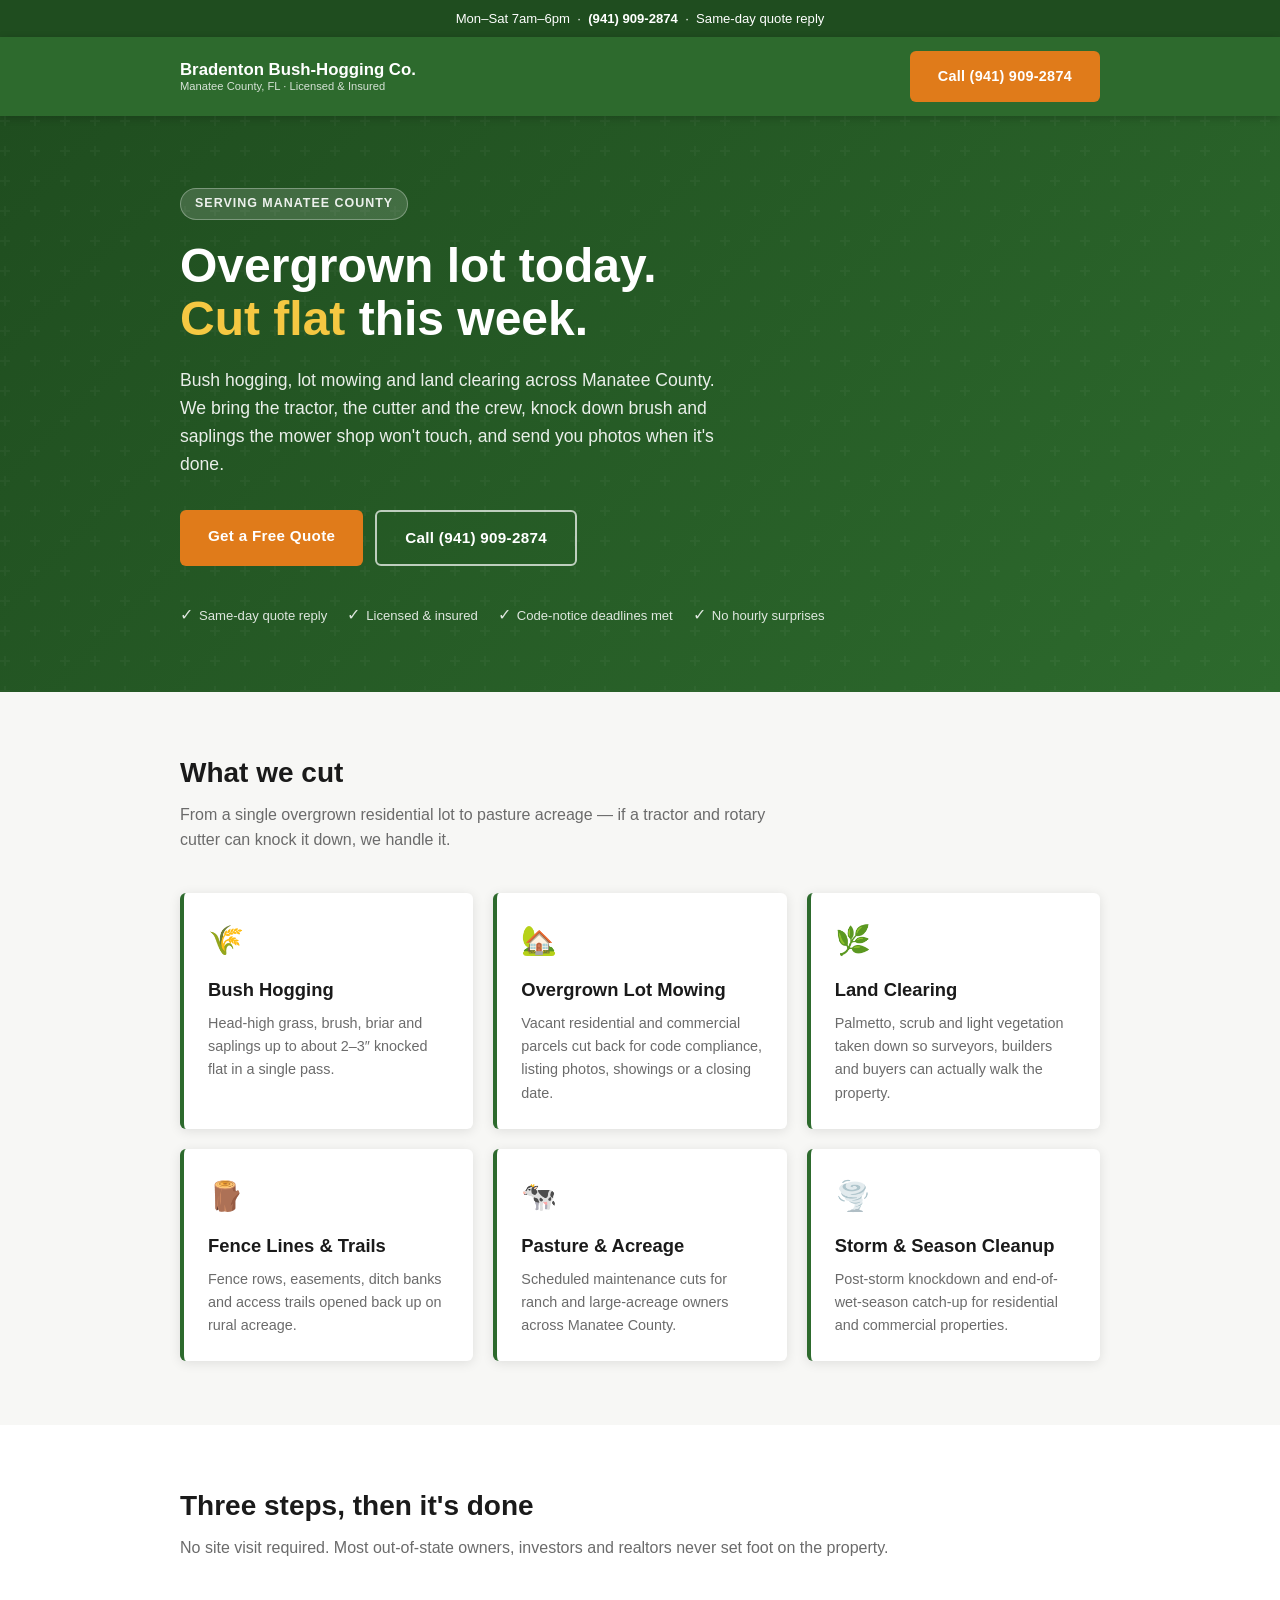
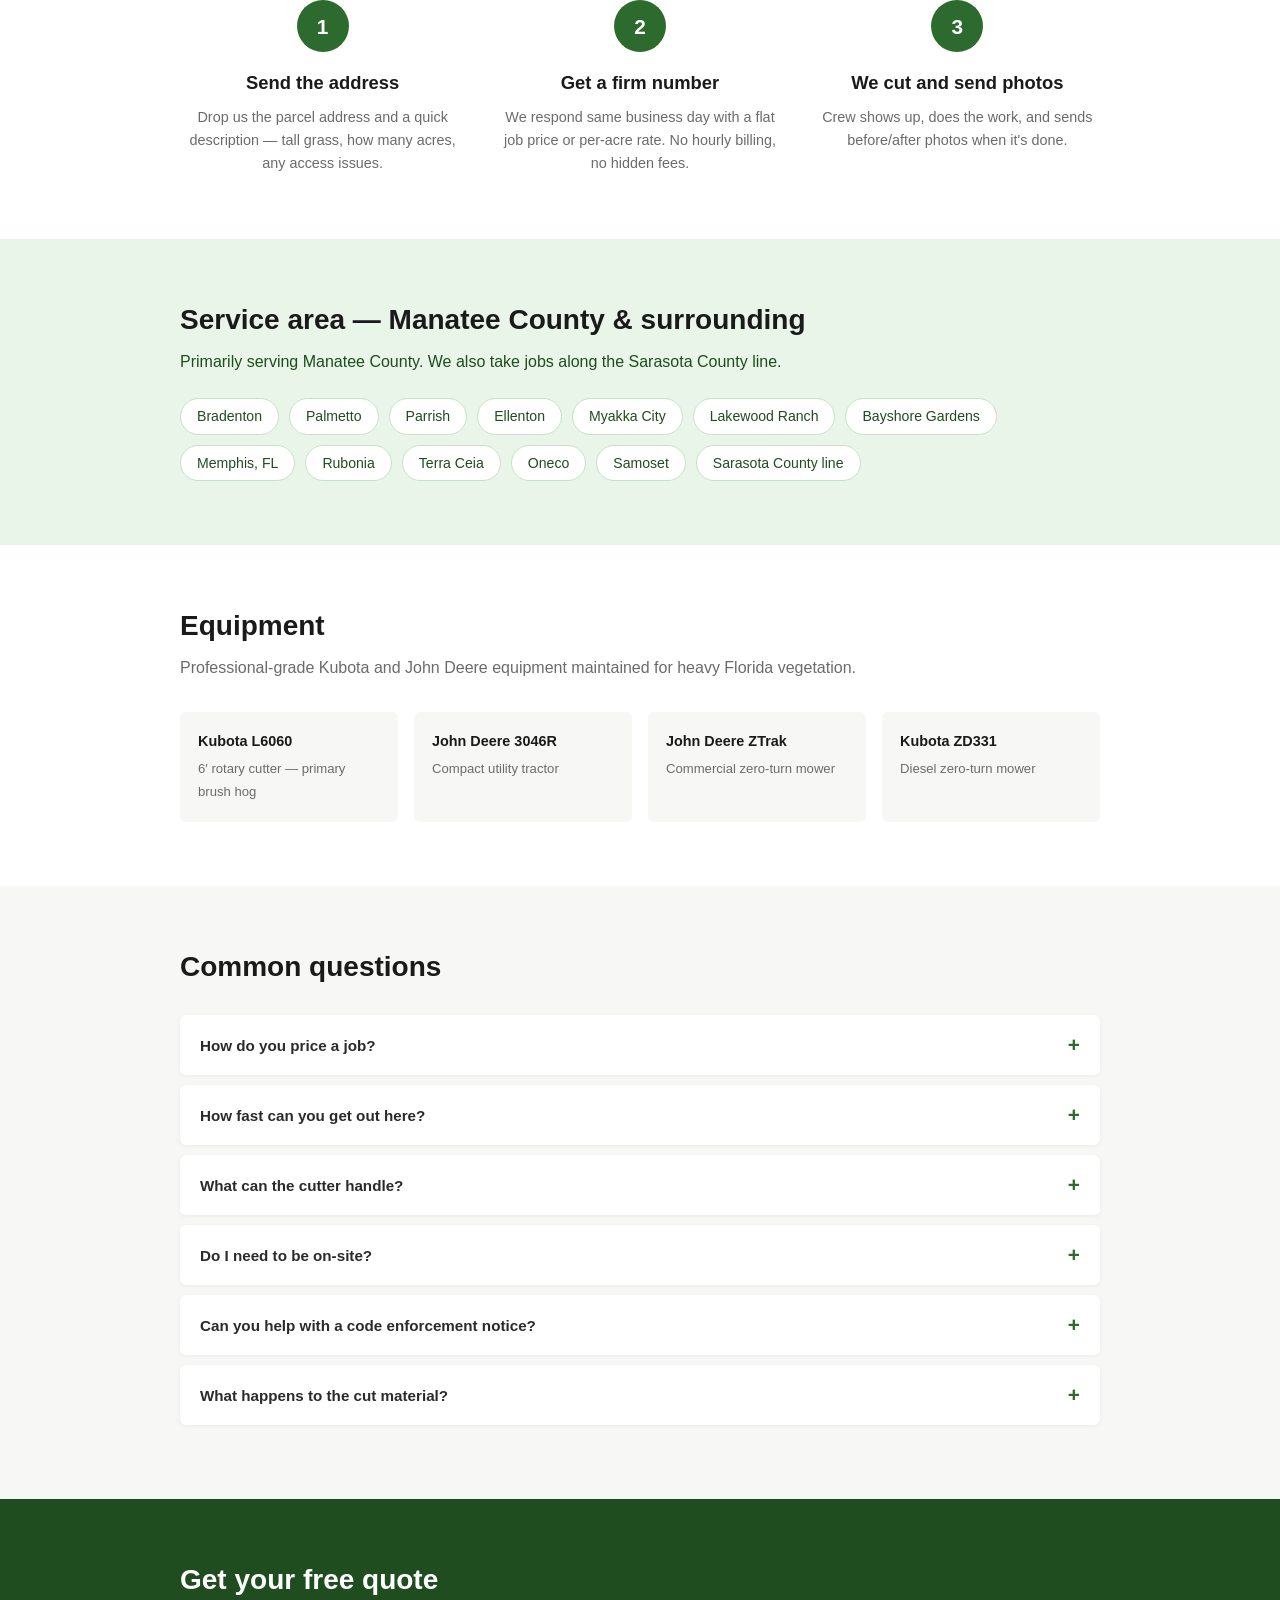
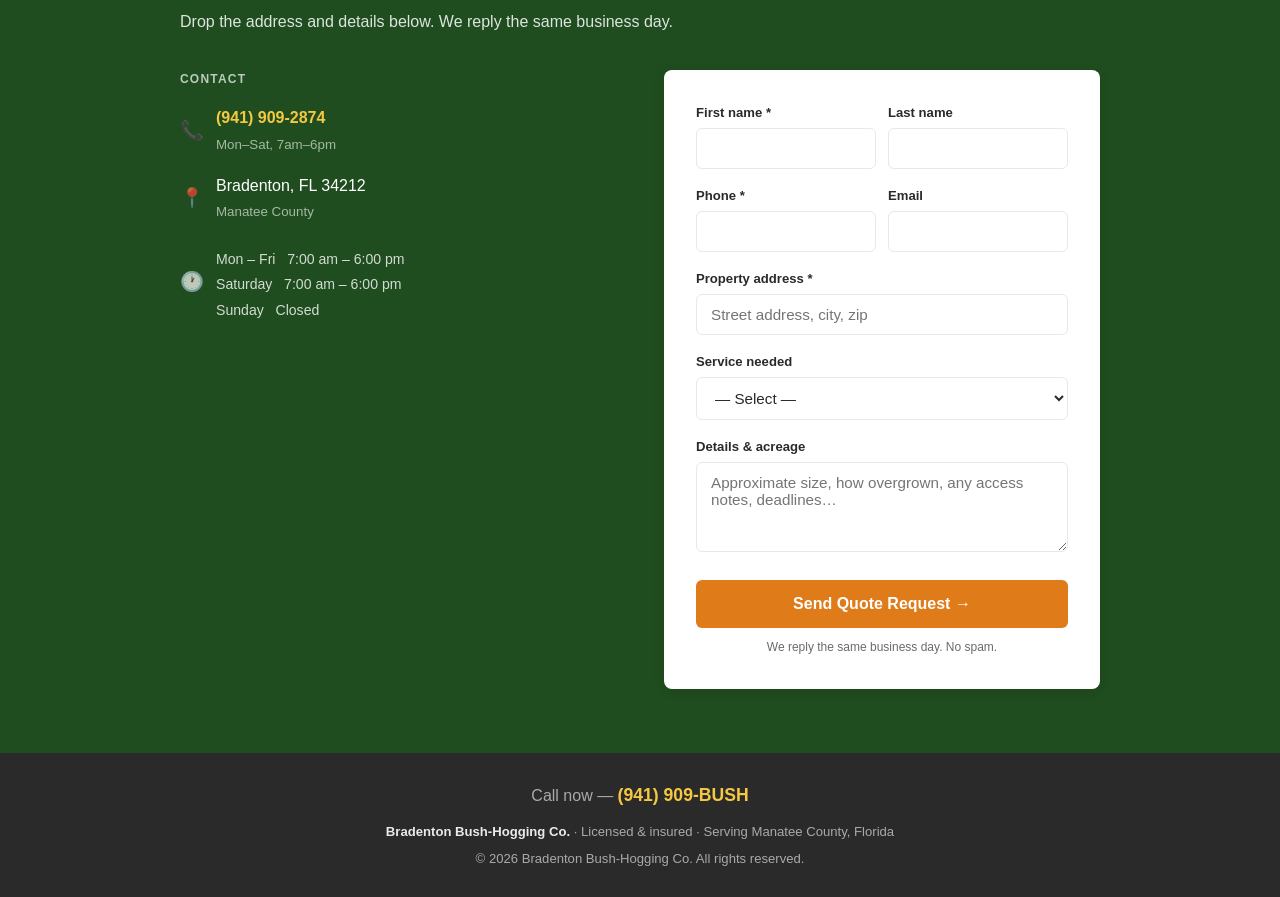
==== index.html @ bca68b8f "Wire up Web3Forms access key for quote form" ====
<!DOCTYPE html>
<html lang="en">
<head>
  <meta charset="UTF-8">
  <meta name="viewport" content="width=device-width, initial-scale=1.0">
  <title>Bush Hogging Bradenton FL | Land Clearing &amp; Lot Mowing</title>
  <meta name="description" content="Bush hogging, lot mowing &amp; land clearing in Bradenton, Palmetto, Parrish &amp; Ellenton FL. Overgrown lots cut back fast. Free quote, same-week scheduling.">
  <meta name="robots" content="index, follow">
  <link rel="canonical" href="https://bradentonbushhogging.com/">

  <!-- Open Graph -->
  <meta property="og:title" content="Bush Hogging Bradenton FL | Bradenton Bush-Hogging Co.">
  <meta property="og:description" content="Bush hogging, lot mowing &amp; land clearing in Bradenton, Palmetto, Parrish &amp; Ellenton FL. Free quote, same-week scheduling.">
  <meta property="og:type" content="website">
  <meta property="og:url" content="https://bradentonbushhogging.com/">
  <meta property="og:locale" content="en_US">

  <!-- JSON-LD Schema -->
  <script type="application/ld+json">
  {
    "@context": "https://schema.org",
    "@type": "LocalBusiness",
    "name": "Bradenton Bush-Hogging Co.",
    "url": "https://bradentonbushhogging.com",
    "telephone": "+19419092874",
    "address": {
      "@type": "PostalAddress",
      "streetAddress": "9408 E State Road 64",
      "addressLocality": "Bradenton",
      "addressRegion": "FL",
      "postalCode": "34212",
      "addressCountry": "US"
    },
    "geo": {
      "@type": "GeoCoordinates",
      "latitude": 27.4989,
      "longitude": -82.5748
    },
    "openingHoursSpecification": [
      {
        "@type": "OpeningHoursSpecification",
        "dayOfWeek": ["Monday","Tuesday","Wednesday","Thursday","Friday","Saturday"],
        "opens": "07:00",
        "closes": "18:00"
      }
    ],
    "areaServed": [
      "Bradenton, FL","Palmetto, FL","Parrish, FL","Ellenton, FL",
      "Myakka City, FL","Lakewood Ranch, FL","Bayshore Gardens, FL",
      "Rubonia, FL","Terra Ceia, FL","Oneco, FL","Samoset, FL"
    ],
    "description": "Bush hogging, lot mowing and land clearing across Manatee County, FL. Kubota and John Deere equipment. Licensed and insured.",
    "hasOfferCatalog": {
      "@type": "OfferCatalog",
      "name": "Land Clearing Services",
      "itemListElement": [
        {"@type":"Offer","itemOffered":{"@type":"Service","name":"Bush Hogging"}},
        {"@type":"Offer","itemOffered":{"@type":"Service","name":"Overgrown Lot Mowing"}},
        {"@type":"Offer","itemOffered":{"@type":"Service","name":"Land Clearing"}},
        {"@type":"Offer","itemOffered":{"@type":"Service","name":"Fence Line Clearing"}},
        {"@type":"Offer","itemOffered":{"@type":"Service","name":"Pasture Maintenance"}},
        {"@type":"Offer","itemOffered":{"@type":"Service","name":"Storm Cleanup"}}
      ]
    },
    "sameAs": []
  }
  </script>

  <style>
    /* ── Reset & Base ── */
    *, *::before, *::after { box-sizing: border-box; margin: 0; padding: 0; }
    html { scroll-behavior: smooth; }
    body {
      font-family: -apple-system, BlinkMacSystemFont, "Segoe UI", Roboto, sans-serif;
      font-size: 16px;
      line-height: 1.6;
      color: #1a1a1a;
      background: #fff;
    }
    img { max-width: 100%; display: block; }
    a { color: inherit; text-decoration: none; }

    /* ── Design Tokens ── */
    :root {
      --green:   #2d6a2d;
      --green-dk:#1f4d1f;
      --green-lt:#e8f5e8;
      --amber:   #e07b1a;
      --amber-dk:#c26415;
      --gray-1:  #f7f7f5;
      --gray-2:  #e8e8e4;
      --gray-5:  #6b6b6b;
      --gray-8:  #2a2a2a;
      --radius:  6px;
      --shadow:  0 2px 12px rgba(0,0,0,.10);
    }

    /* ── Utility ── */
    .container { max-width: 960px; margin: 0 auto; padding: 0 20px; }
    .btn {
      display: inline-block;
      padding: 14px 28px;
      border-radius: var(--radius);
      font-weight: 700;
      font-size: .95rem;
      letter-spacing: .02em;
      cursor: pointer;
      border: none;
      transition: background .15s, transform .1s;
    }
    .btn:active { transform: scale(.98); }
    .btn-primary { background: var(--amber); color: #fff; }
    .btn-primary:hover { background: var(--amber-dk); }
    .btn-outline { background: transparent; color: #fff; border: 2px solid rgba(255,255,255,.7); }
    .btn-outline:hover { background: rgba(255,255,255,.12); }
    section { padding: 64px 0; }
    h2 { font-size: 1.75rem; font-weight: 800; line-height: 1.2; margin-bottom: 12px; }
    h3 { font-size: 1.15rem; font-weight: 700; margin-bottom: 8px; }

    /* ── Top Bar ── */
    .topbar {
      background: var(--green-dk);
      color: #fff;
      font-size: .82rem;
      padding: 8px 0;
      text-align: center;
    }
    .topbar a { color: #fff; font-weight: 600; }
    .topbar a:hover { text-decoration: underline; }

    /* ── Nav ── */
    nav {
      background: var(--green);
      position: sticky;
      top: 0;
      z-index: 100;
      box-shadow: 0 2px 8px rgba(0,0,0,.2);
    }
    .nav-inner {
      display: flex;
      align-items: center;
      justify-content: space-between;
      padding: 14px 20px;
      max-width: 960px;
      margin: 0 auto;
    }
    .nav-brand {
      color: #fff;
      font-weight: 800;
      font-size: 1.05rem;
      line-height: 1.2;
    }
    .nav-brand span { display: block; font-size: .7rem; font-weight: 400; opacity: .8; }
    .nav-cta { font-size: .9rem; }

    /* ── Hero ── */
    .hero {
      background: linear-gradient(135deg, var(--green-dk) 0%, var(--green) 100%);
      color: #fff;
      padding: 72px 0 64px;
      position: relative;
      overflow: hidden;
    }
    .hero::before {
      content: '';
      position: absolute; inset: 0;
      background: url("data:image/svg+xml,%3Csvg width='60' height='60' viewBox='0 0 60 60' xmlns='http://www.w3.org/2000/svg'%3E%3Cg fill='none' fill-rule='evenodd'%3E%3Cg fill='%23ffffff' fill-opacity='0.03'%3E%3Cpath d='M36 34v-4h-2v4h-4v2h4v4h2v-4h4v-2h-4zm0-30V0h-2v4h-4v2h4v4h2V6h4V4h-4zM6 34v-4H4v4H0v2h4v4h2v-4h4v-2H6zM6 4V0H4v4H0v2h4v4h2V6h4V4H6z'/%3E%3C/g%3E%3C/g%3E%3C/svg%3E");
    }
    .hero-content { position: relative; max-width: 680px; }
    .hero-eyebrow {
      display: inline-block;
      background: rgba(255,255,255,.15);
      border: 1px solid rgba(255,255,255,.3);
      border-radius: 20px;
      font-size: .78rem;
      font-weight: 700;
      letter-spacing: .08em;
      text-transform: uppercase;
      padding: 5px 14px;
      margin-bottom: 20px;
      color: rgba(255,255,255,.9);
    }
    .hero h1 {
      font-size: clamp(2rem, 5vw, 3rem);
      font-weight: 900;
      line-height: 1.1;
      margin-bottom: 20px;
    }
    .hero h1 em { font-style: normal; color: #f5c842; }
    .hero-sub {
      font-size: 1.1rem;
      line-height: 1.6;
      opacity: .9;
      margin-bottom: 32px;
      max-width: 560px;
    }
    .hero-actions { display: flex; gap: 12px; flex-wrap: wrap; margin-bottom: 36px; }
    .trust-row {
      display: flex;
      flex-wrap: wrap;
      gap: 20px;
      font-size: .82rem;
      opacity: .85;
    }
    .trust-item { display: flex; align-items: center; gap: 6px; }
    .trust-icon { font-size: 1rem; }

    /* ── Services ── */
    .services { background: var(--gray-1); }
    .services .intro { color: var(--gray-5); max-width: 600px; margin-bottom: 40px; }
    .services-grid {
      display: grid;
      grid-template-columns: repeat(auto-fill, minmax(280px, 1fr));
      gap: 20px;
    }
    .service-card {
      background: #fff;
      border-radius: var(--radius);
      padding: 24px;
      box-shadow: var(--shadow);
      border-left: 4px solid var(--green);
    }
    .service-icon { font-size: 1.8rem; margin-bottom: 12px; }
    .service-card p { font-size: .9rem; color: var(--gray-5); }

    /* ── How It Works ── */
    .how { background: #fff; }
    .steps {
      display: grid;
      grid-template-columns: repeat(auto-fit, minmax(220px, 1fr));
      gap: 32px;
      margin-top: 40px;
    }
    .step { text-align: center; }
    .step-num {
      width: 52px; height: 52px;
      border-radius: 50%;
      background: var(--green);
      color: #fff;
      font-weight: 800;
      font-size: 1.3rem;
      display: flex; align-items: center; justify-content: center;
      margin: 0 auto 16px;
    }
    .step p { font-size: .9rem; color: var(--gray-5); }

    /* ── Service Areas ── */
    .areas { background: var(--green-lt); }
    .areas-list {
      display: flex;
      flex-wrap: wrap;
      gap: 10px;
      margin-top: 24px;
    }
    .area-tag {
      background: #fff;
      border: 1px solid #c8e0c8;
      border-radius: 20px;
      padding: 6px 16px;
      font-size: .88rem;
      font-weight: 500;
      color: var(--green-dk);
    }

    /* ── Equipment ── */
    .equipment { background: #fff; }
    .equip-grid {
      display: grid;
      grid-template-columns: repeat(auto-fill, minmax(200px, 1fr));
      gap: 16px;
      margin-top: 32px;
    }
    .equip-item {
      background: var(--gray-1);
      border-radius: var(--radius);
      padding: 18px;
      font-size: .9rem;
    }
    .equip-item strong { display: block; margin-bottom: 4px; }
    .equip-item span { color: var(--gray-5); font-size: .82rem; }

    /* ── FAQ ── */
    .faq { background: var(--gray-1); }
    .faq-list { margin-top: 32px; }
    .faq-item {
      background: #fff;
      border-radius: var(--radius);
      margin-bottom: 10px;
      overflow: hidden;
      box-shadow: 0 1px 4px rgba(0,0,0,.06);
    }
    .faq-q {
      width: 100%;
      text-align: left;
      padding: 18px 20px;
      font-weight: 700;
      font-size: .95rem;
      background: none;
      border: none;
      cursor: pointer;
      display: flex;
      justify-content: space-between;
      align-items: center;
      gap: 12px;
      color: var(--gray-8);
    }
    .faq-q::after {
      content: '+';
      font-size: 1.3rem;
      color: var(--green);
      flex-shrink: 0;
      transition: transform .2s;
    }
    .faq-item.open .faq-q::after { transform: rotate(45deg); }
    .faq-a {
      max-height: 0;
      overflow: hidden;
      transition: max-height .3s ease;
    }
    .faq-a-inner { padding: 0 20px 18px; color: var(--gray-5); font-size: .92rem; line-height: 1.7; }

    /* ── Contact / Quote Form ── */
    .contact { background: var(--green-dk); color: #fff; }
    .contact h2 { color: #fff; }
    .contact .sub { opacity: .85; margin-bottom: 36px; }
    .contact-wrap {
      display: grid;
      grid-template-columns: 1fr 1fr;
      gap: 48px;
      align-items: start;
    }
    @media(max-width:680px){ .contact-wrap { grid-template-columns: 1fr; } }
    .contact-info { font-size: .95rem; }
    .contact-info h3 { color: rgba(255,255,255,.7); text-transform: uppercase; font-size: .75rem; letter-spacing: .1em; margin-bottom: 16px; }
    .contact-detail { display: flex; align-items: center; gap: 12px; margin-bottom: 16px; font-size: 1rem; }
    .contact-detail .icon { font-size: 1.2rem; opacity: .7; }
    .contact-detail a { color: #f5c842; font-weight: 700; }
    .contact-detail a:hover { text-decoration: underline; }
    .hours-list { margin-top: 8px; }
    .hours-list li { list-style: none; opacity: .8; font-size: .88rem; margin-bottom: 3px; }

    /* Form */
    .quote-form { background: #fff; border-radius: 8px; padding: 32px; box-shadow: var(--shadow); }
    .form-row { margin-bottom: 16px; }
    .form-row label { display: block; font-size: .82rem; font-weight: 600; color: var(--gray-8); margin-bottom: 5px; }
    .form-row input,
    .form-row select,
    .form-row textarea {
      width: 100%;
      padding: 11px 14px;
      border: 1.5px solid var(--gray-2);
      border-radius: var(--radius);
      font-size: .95rem;
      color: var(--gray-8);
      background: #fff;
      transition: border-color .15s;
      font-family: inherit;
    }
    .form-row input:focus,
    .form-row select:focus,
    .form-row textarea:focus {
      outline: none;
      border-color: var(--green);
    }
    .form-row textarea { resize: vertical; min-height: 90px; }
    .form-grid { display: grid; grid-template-columns: 1fr 1fr; gap: 12px; }
    @media(max-width:480px){ .form-grid { grid-template-columns: 1fr; } }
    .submit-btn {
      width: 100%;
      padding: 15px;
      background: var(--amber);
      color: #fff;
      font-weight: 800;
      font-size: 1rem;
      border: none;
      border-radius: var(--radius);
      cursor: pointer;
      transition: background .15s;
      margin-top: 4px;
    }
    .submit-btn:hover { background: var(--amber-dk); }
    .submit-btn:disabled { opacity: .6; cursor: not-allowed; }
    .form-note { font-size: .75rem; color: var(--gray-5); margin-top: 10px; text-align: center; }
    #form-status { margin-top: 14px; padding: 12px 16px; border-radius: var(--radius); font-size: .9rem; display: none; }
    #form-status.success { background: #e8f5e8; color: var(--green-dk); border: 1px solid #c8e0c8; }
    #form-status.error   { background: #fde8e8; color: #8b2020; border: 1px solid #f0c0c0; }

    /* ── Footer ── */
    footer {
      background: var(--gray-8);
      color: rgba(255,255,255,.6);
      text-align: center;
      padding: 28px 20px;
      font-size: .82rem;
    }
    footer strong { color: rgba(255,255,255,.9); }
    footer .footer-cta { margin-bottom: 12px; font-size: 1rem; }
    footer .footer-cta a { color: #f5c842; font-weight: 700; font-size: 1.1rem; }

    /* ── Sticky CTA bar (mobile) ── */
    .sticky-cta {
      display: none;
      position: fixed;
      bottom: 0; left: 0; right: 0;
      background: var(--amber);
      color: #fff;
      text-align: center;
      padding: 14px;
      font-weight: 800;
      font-size: 1rem;
      z-index: 200;
      box-shadow: 0 -2px 10px rgba(0,0,0,.2);
    }
    .sticky-cta a { color: #fff; }
    @media(max-width:640px){ .sticky-cta { display: block; } }
    body { padding-bottom: env(safe-area-inset-bottom, 0); }
    @media(max-width:640px){ body { padding-bottom: 56px; } }
  </style>
</head>
<body>

<!-- Top Bar -->
<div class="topbar">
  Mon–Sat 7am–6pm &nbsp;·&nbsp; <a href="tel:+19419092874">(941) 909-2874</a> &nbsp;·&nbsp; Same-day quote reply
</div>

<!-- Nav -->
<nav>
  <div class="nav-inner">
    <div class="nav-brand">
      Bradenton Bush-Hogging Co.
      <span>Manatee County, FL · Licensed &amp; Insured</span>
    </div>
    <a href="tel:+19419092874" class="btn btn-primary nav-cta">Call (941) 909-2874</a>
  </div>
</nav>

<!-- Hero -->
<section class="hero">
  <div class="container">
    <div class="hero-content">
      <div class="hero-eyebrow">Serving Manatee County</div>
      <h1>Overgrown lot today.<br><em>Cut flat</em> this week.</h1>
      <p class="hero-sub">Bush hogging, lot mowing and land clearing across Manatee County. We bring the tractor, the cutter and the crew, knock down brush and saplings the mower shop won't touch, and send you photos when it's done.</p>
      <div class="hero-actions">
        <a href="#quote" class="btn btn-primary">Get a Free Quote</a>
        <a href="tel:+19419092874" class="btn btn-outline">Call (941) 909-2874</a>
      </div>
      <div class="trust-row">
        <div class="trust-item"><span class="trust-icon">✓</span> Same-day quote reply</div>
        <div class="trust-item"><span class="trust-icon">✓</span> Licensed &amp; insured</div>
        <div class="trust-item"><span class="trust-icon">✓</span> Code-notice deadlines met</div>
        <div class="trust-item"><span class="trust-icon">✓</span> No hourly surprises</div>
      </div>
    </div>
  </div>
</section>

<!-- Services -->
<section class="services" id="services">
  <div class="container">
    <h2>What we cut</h2>
    <p class="intro">From a single overgrown residential lot to pasture acreage — if a tractor and rotary cutter can knock it down, we handle it.</p>
    <div class="services-grid">
      <div class="service-card">
        <div class="service-icon">🌾</div>
        <h3>Bush Hogging</h3>
        <p>Head-high grass, brush, briar and saplings up to about 2–3″ knocked flat in a single pass.</p>
      </div>
      <div class="service-card">
        <div class="service-icon">🏡</div>
        <h3>Overgrown Lot Mowing</h3>
        <p>Vacant residential and commercial parcels cut back for code compliance, listing photos, showings or a closing date.</p>
      </div>
      <div class="service-card">
        <div class="service-icon">🌿</div>
        <h3>Land Clearing</h3>
        <p>Palmetto, scrub and light vegetation taken down so surveyors, builders and buyers can actually walk the property.</p>
      </div>
      <div class="service-card">
        <div class="service-icon">🪵</div>
        <h3>Fence Lines &amp; Trails</h3>
        <p>Fence rows, easements, ditch banks and access trails opened back up on rural acreage.</p>
      </div>
      <div class="service-card">
        <div class="service-icon">🐄</div>
        <h3>Pasture &amp; Acreage</h3>
        <p>Scheduled maintenance cuts for ranch and large-acreage owners across Manatee County.</p>
      </div>
      <div class="service-card">
        <div class="service-icon">🌪️</div>
        <h3>Storm &amp; Season Cleanup</h3>
        <p>Post-storm knockdown and end-of-wet-season catch-up for residential and commercial properties.</p>
      </div>
    </div>
  </div>
</section>

<!-- How It Works -->
<section class="how" id="how">
  <div class="container">
    <h2>Three steps, then it's done</h2>
    <p style="color:var(--gray-5)">No site visit required. Most out-of-state owners, investors and realtors never set foot on the property.</p>
    <div class="steps">
      <div class="step">
        <div class="step-num">1</div>
        <h3>Send the address</h3>
        <p>Drop us the parcel address and a quick description — tall grass, how many acres, any access issues.</p>
      </div>
      <div class="step">
        <div class="step-num">2</div>
        <h3>Get a firm number</h3>
        <p>We respond same business day with a flat job price or per-acre rate. No hourly billing, no hidden fees.</p>
      </div>
      <div class="step">
        <div class="step-num">3</div>
        <h3>We cut and send photos</h3>
        <p>Crew shows up, does the work, and sends before/after photos when it's done.</p>
      </div>
    </div>
  </div>
</section>

<!-- Service Areas -->
<section class="areas" id="areas">
  <div class="container">
    <h2>Service area — Manatee County &amp; surrounding</h2>
    <p style="color:var(--green-dk)">Primarily serving Manatee County. We also take jobs along the Sarasota County line.</p>
    <div class="areas-list">
      <span class="area-tag">Bradenton</span>
      <span class="area-tag">Palmetto</span>
      <span class="area-tag">Parrish</span>
      <span class="area-tag">Ellenton</span>
      <span class="area-tag">Myakka City</span>
      <span class="area-tag">Lakewood Ranch</span>
      <span class="area-tag">Bayshore Gardens</span>
      <span class="area-tag">Memphis, FL</span>
      <span class="area-tag">Rubonia</span>
      <span class="area-tag">Terra Ceia</span>
      <span class="area-tag">Oneco</span>
      <span class="area-tag">Samoset</span>
      <span class="area-tag">Sarasota County line</span>
    </div>
  </div>
</section>

<!-- Equipment -->
<section class="equipment">
  <div class="container">
    <h2>Equipment</h2>
    <p style="color:var(--gray-5)">Professional-grade Kubota and John Deere equipment maintained for heavy Florida vegetation.</p>
    <div class="equip-grid">
      <div class="equip-item">
        <strong>Kubota L6060</strong>
        <span>6′ rotary cutter — primary brush hog</span>
      </div>
      <div class="equip-item">
        <strong>John Deere 3046R</strong>
        <span>Compact utility tractor</span>
      </div>
      <div class="equip-item">
        <strong>John Deere ZTrak</strong>
        <span>Commercial zero-turn mower</span>
      </div>
      <div class="equip-item">
        <strong>Kubota ZD331</strong>
        <span>Diesel zero-turn mower</span>
      </div>
    </div>
  </div>
</section>

<!-- FAQ -->
<section class="faq" id="faq">
  <div class="container">
    <h2>Common questions</h2>
    <div class="faq-list">

      <div class="faq-item">
        <button class="faq-q" aria-expanded="false">How do you price a job?</button>
        <div class="faq-a">
          <div class="faq-a-inner">Pricing depends on four things: how tall the growth is, how much sapling and palmetto is mixed into it, how wet the ground is, and how hard it is to get a tractor onto the parcel. Small residential lots get a flat job price. Open acreage is priced per acre, and the per-acre rate drops as the acreage goes up.</div>
        </div>
      </div>

      <div class="faq-item">
        <button class="faq-q" aria-expanded="false">How fast can you get out here?</button>
        <div class="faq-a">
          <div class="faq-a-inner">Quote requests get answered the same business day. Most Manatee County jobs land on the schedule inside the same week.</div>
        </div>
      </div>

      <div class="faq-item">
        <button class="faq-q" aria-expanded="false">What can the cutter handle?</button>
        <div class="faq-a">
          <div class="faq-a-inner">Grass and brush up to head height, and saplings up to roughly two to three inches at the base. Heavier timber or stumps need a different setup — ask us about it.</div>
        </div>
      </div>

      <div class="faq-item">
        <button class="faq-q" aria-expanded="false">Do I need to be on-site?</button>
        <div class="faq-a">
          <div class="faq-a-inner">No. A lot of our customers are out-of-state owners, investors and realtors who've never set foot on the parcel. We work from the address, send photos when we're done, and invoice you after.</div>
        </div>
      </div>

      <div class="faq-item">
        <button class="faq-q" aria-expanded="false">Can you help with a code enforcement notice?</button>
        <div class="faq-a">
          <div class="faq-a-inner">Yes — that's one of the most common calls we take in Bradenton and Palmetto. Tell us the deadline and we'll schedule accordingly.</div>
        </div>
      </div>

      <div class="faq-item">
        <button class="faq-q" aria-expanded="false">What happens to the cut material?</button>
        <div class="faq-a">
          <div class="faq-a-inner">A rotary cutter mulches material back onto the ground, so standard bush hogging leaves the cuttings in place. If you need debris hauled, mention it when you request the quote and we'll factor it in.</div>
        </div>
      </div>

    </div>
  </div>
</section>

<!-- Contact / Quote Form -->
<section class="contact" id="quote">
  <div class="container">
    <h2>Get your free quote</h2>
    <p class="sub">Drop the address and details below. We reply the same business day.</p>
    <div class="contact-wrap">

      <div class="contact-info">
        <h3>Contact</h3>
        <div class="contact-detail">
          <span class="icon">📞</span>
          <div><a href="tel:+19419092874">(941) 909-2874</a><br><small style="opacity:.6">Mon–Sat, 7am–6pm</small></div>
        </div>
        <div class="contact-detail">
          <span class="icon">📍</span>
          <div>Bradenton, FL 34212<br><small style="opacity:.6">Manatee County</small></div>
        </div>
        <div class="contact-detail">
          <span class="icon">🕐</span>
          <div>
            <ul class="hours-list">
              <li>Mon – Fri &nbsp; 7:00 am – 6:00 pm</li>
              <li>Saturday &nbsp; 7:00 am – 6:00 pm</li>
              <li>Sunday &nbsp; Closed</li>
            </ul>
          </div>
        </div>
      </div>

      <div>
        <form class="quote-form" id="quoteForm">
          <!-- Web3Forms access key — replace with your key from web3forms.com -->
          <input type="hidden" name="access_key" value="5c1d7ef4-5f66-4830-8ede-3f03da8eab9d">
          <input type="hidden" name="subject" value="New Quote Request — BradentonBushHogging.com">
          <input type="hidden" name="from_name" value="Bradenton Bush-Hogging Website">
          <input type="checkbox" name="botcheck" style="display:none">

          <div class="form-grid">
            <div class="form-row">
              <label for="fname">First name *</label>
              <input type="text" id="fname" name="first_name" required autocomplete="given-name">
            </div>
            <div class="form-row">
              <label for="lname">Last name</label>
              <input type="text" id="lname" name="last_name" autocomplete="family-name">
            </div>
          </div>

          <div class="form-grid">
            <div class="form-row">
              <label for="phone">Phone *</label>
              <input type="tel" id="phone" name="phone" required autocomplete="tel">
            </div>
            <div class="form-row">
              <label for="email">Email</label>
              <input type="email" id="email" name="email" autocomplete="email">
            </div>
          </div>

          <div class="form-row">
            <label for="address">Property address *</label>
            <input type="text" id="address" name="property_address" placeholder="Street address, city, zip" required>
          </div>

          <div class="form-row">
            <label for="service">Service needed</label>
            <select id="service" name="service_type">
              <option value="">— Select —</option>
              <option>Bush hogging</option>
              <option>Overgrown lot mowing</option>
              <option>Land clearing</option>
              <option>Fence lines / trails</option>
              <option>Pasture maintenance</option>
              <option>Storm / season cleanup</option>
              <option>Not sure — need a quote</option>
            </select>
          </div>

          <div class="form-row">
            <label for="details">Details &amp; acreage</label>
            <textarea id="details" name="message" placeholder="Approximate size, how overgrown, any access notes, deadlines…"></textarea>
          </div>

          <button type="submit" class="submit-btn" id="submitBtn">Send Quote Request →</button>
          <p class="form-note">We reply the same business day. No spam.</p>
          <div id="form-status"></div>
        </form>
      </div>

    </div>
  </div>
</section>

<!-- Footer -->
<footer>
  <div class="footer-cta">Call now — <a href="tel:+19419092874">(941) 909-BUSH</a></div>
  <p><strong>Bradenton Bush-Hogging Co.</strong> · Licensed &amp; insured · Serving Manatee County, Florida</p>
  <p style="margin-top:6px">© <span id="yr"></span> Bradenton Bush-Hogging Co. All rights reserved.</p>
</footer>

<!-- Sticky mobile CTA -->
<div class="sticky-cta">
  <a href="tel:+19419092874">📞 Call (941) 909-2874 — Free Quote</a>
</div>

<script>
  // ── Year ──
  document.getElementById('yr').textContent = new Date().getFullYear();

  // ── FAQ accordion ──
  document.querySelectorAll('.faq-q').forEach(btn => {
    btn.addEventListener('click', () => {
      const item = btn.closest('.faq-item');
      const answer = item.querySelector('.faq-a');
      const isOpen = item.classList.contains('open');

      // close all
      document.querySelectorAll('.faq-item.open').forEach(i => {
        i.classList.remove('open');
        i.querySelector('.faq-a').style.maxHeight = '0';
        i.querySelector('.faq-q').setAttribute('aria-expanded','false');
      });

      if (!isOpen) {
        item.classList.add('open');
        answer.style.maxHeight = answer.scrollHeight + 'px';
        btn.setAttribute('aria-expanded','true');
      }
    });
  });

  // ── Quote form — Web3Forms ──
  const form = document.getElementById('quoteForm');
  const status = document.getElementById('form-status');
  const submitBtn = document.getElementById('submitBtn');

  form.addEventListener('submit', async (e) => {
    e.preventDefault();
    submitBtn.disabled = true;
    submitBtn.textContent = 'Sending…';
    status.style.display = 'none';

    const data = Object.fromEntries(new FormData(form));

    try {
      const res = await fetch('https://api.web3forms.com/submit', {
        method: 'POST',
        headers: { 'Content-Type': 'application/json', 'Accept': 'application/json' },
        body: JSON.stringify(data)
      });
      const json = await res.json();

      if (json.success) {
        status.className = 'success';
        status.textContent = '✓ Quote request sent! We\'ll reply by end of business today.';
        form.reset();
      } else {
        throw new Error(json.message || 'Submission failed');
      }
    } catch (err) {
      status.className = 'error';
      status.textContent = 'Something went wrong — please call us directly at (941) 909-2874.';
    }

    status.style.display = 'block';
    submitBtn.disabled = false;
    submitBtn.textContent = 'Send Quote Request →';
  });
</script>

</body>
</html>
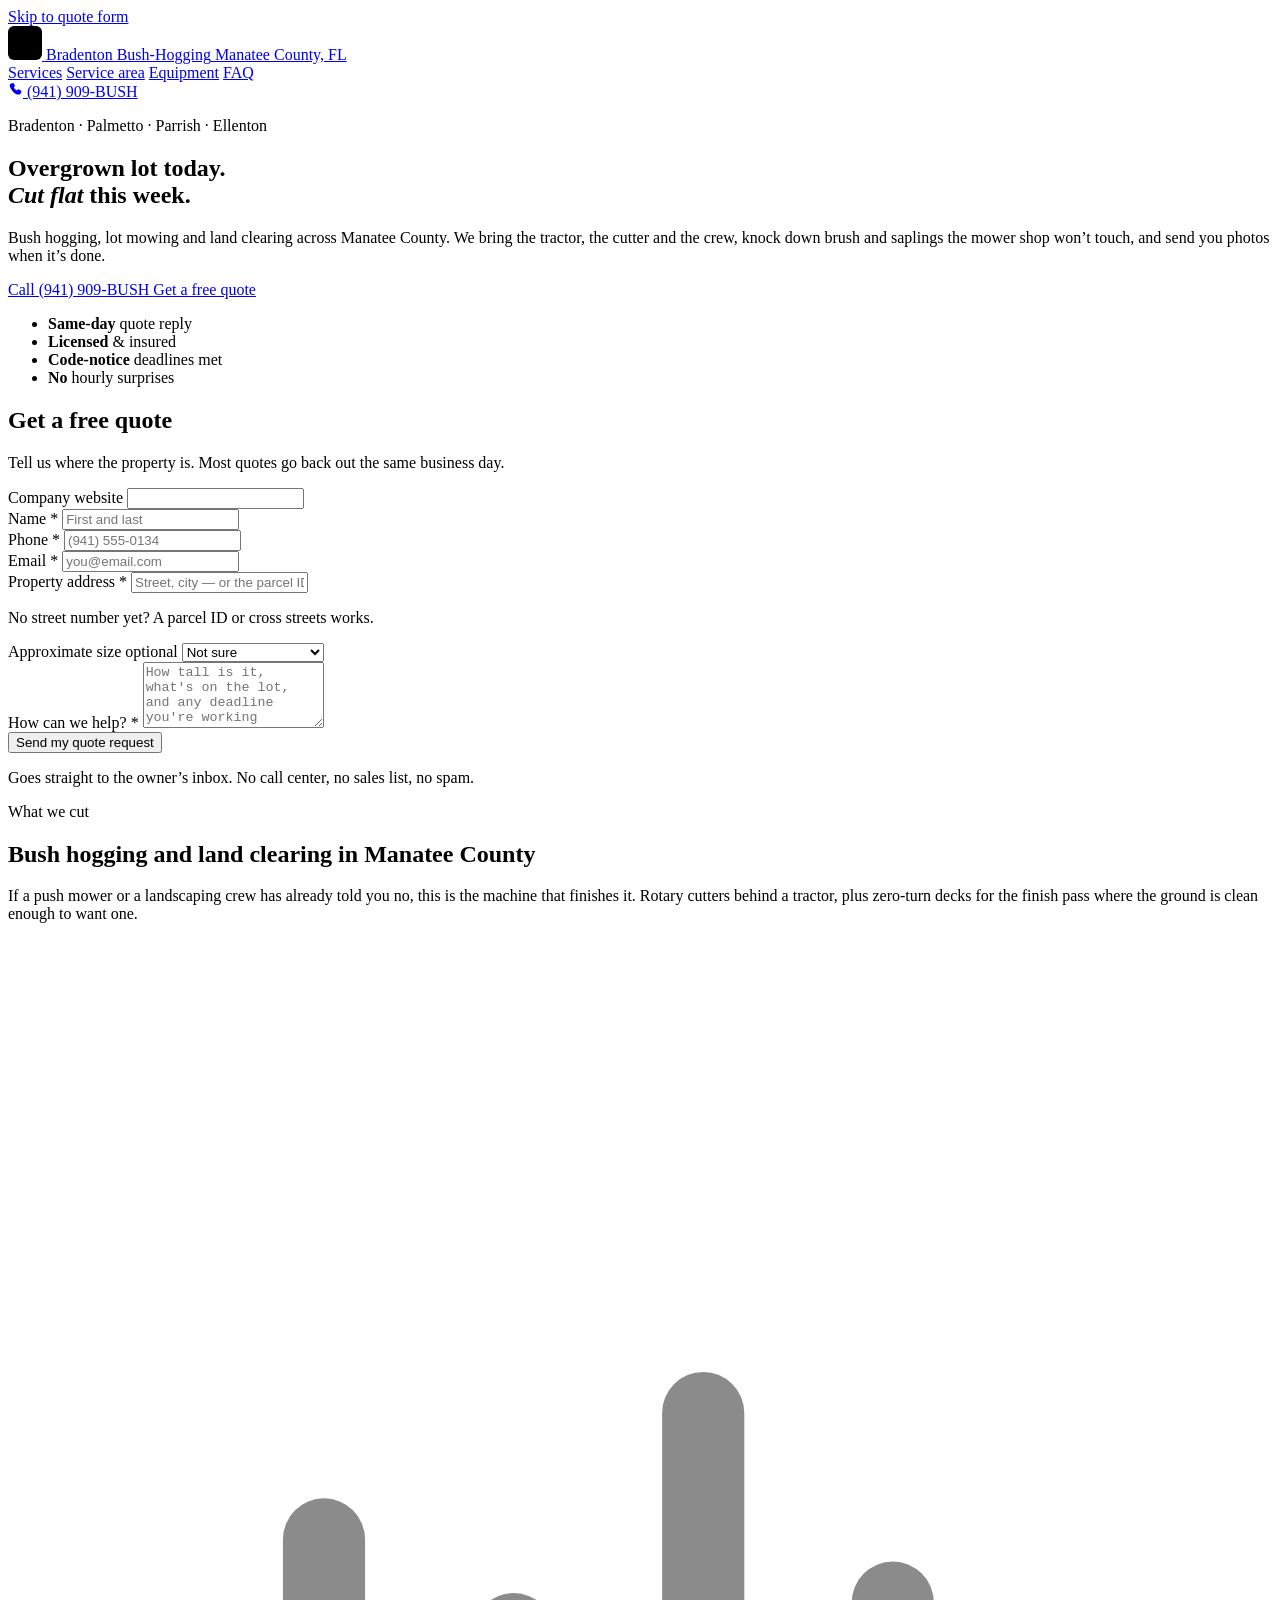
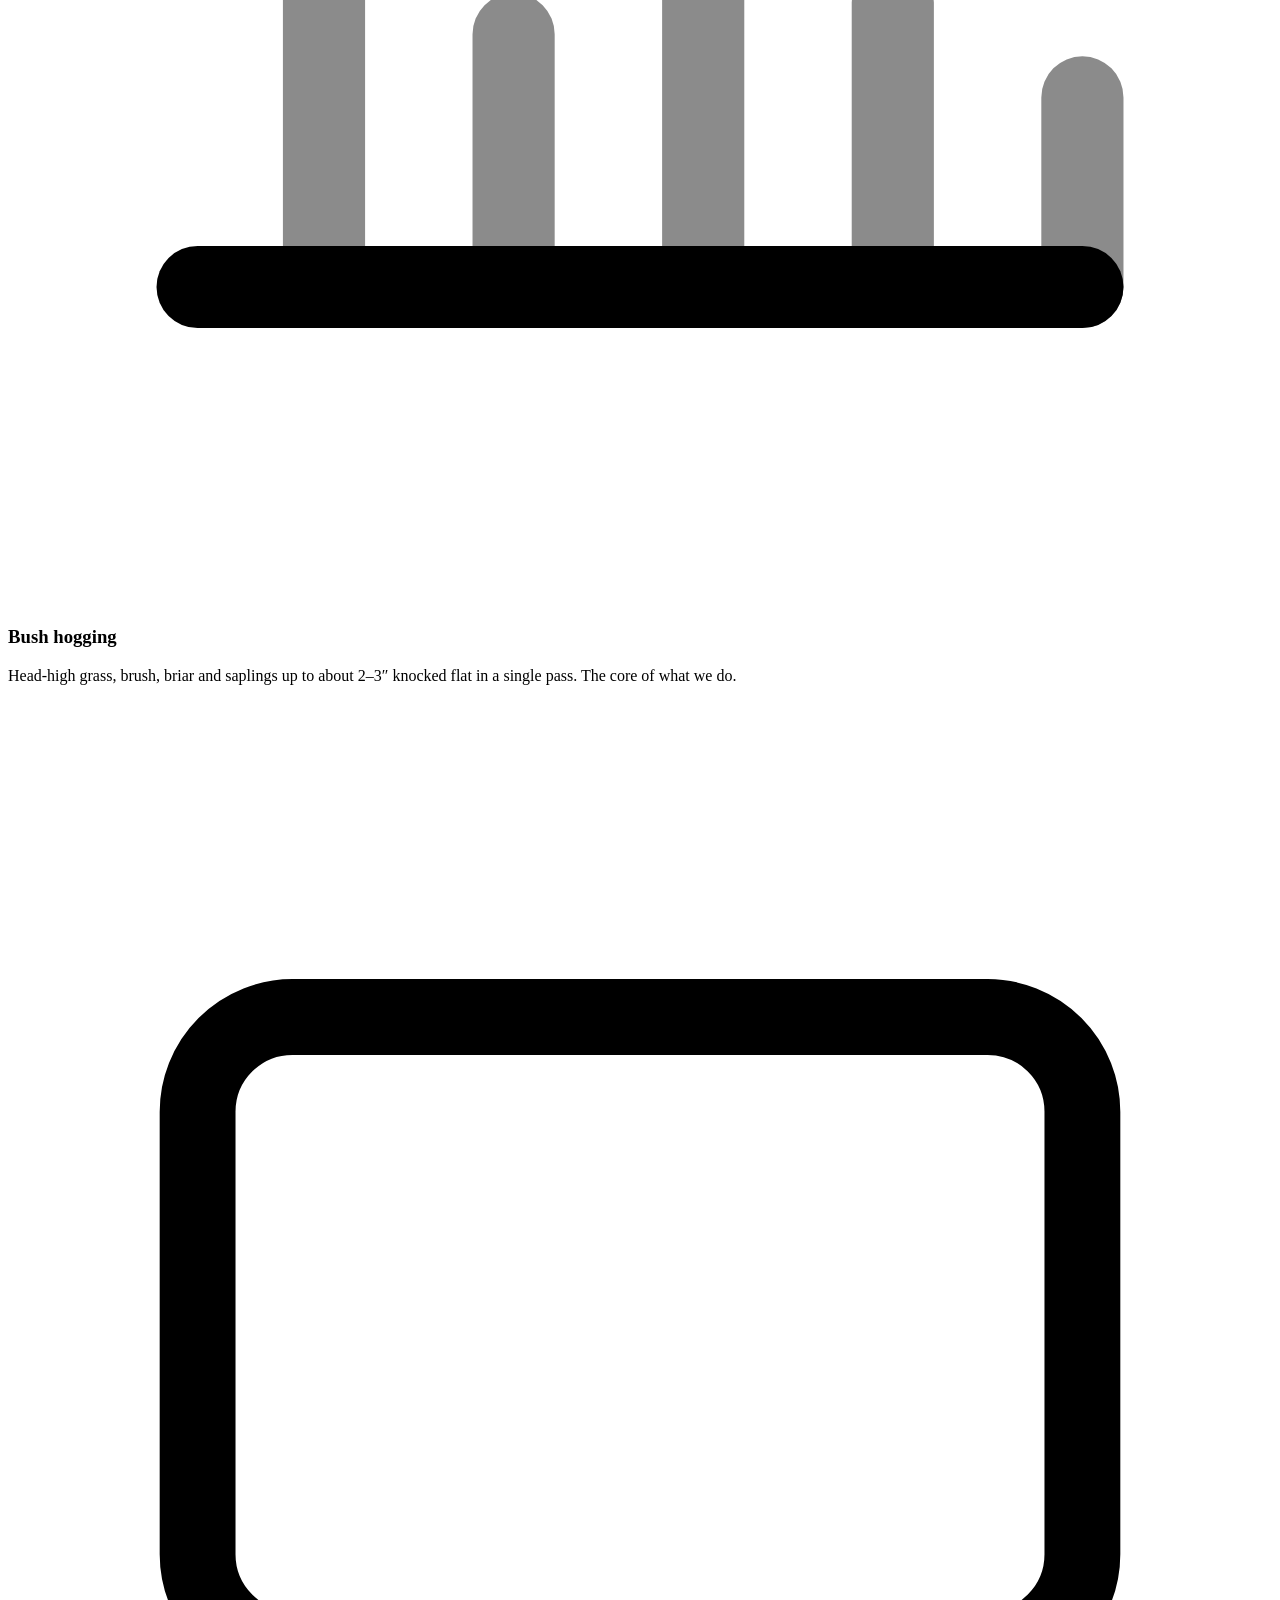
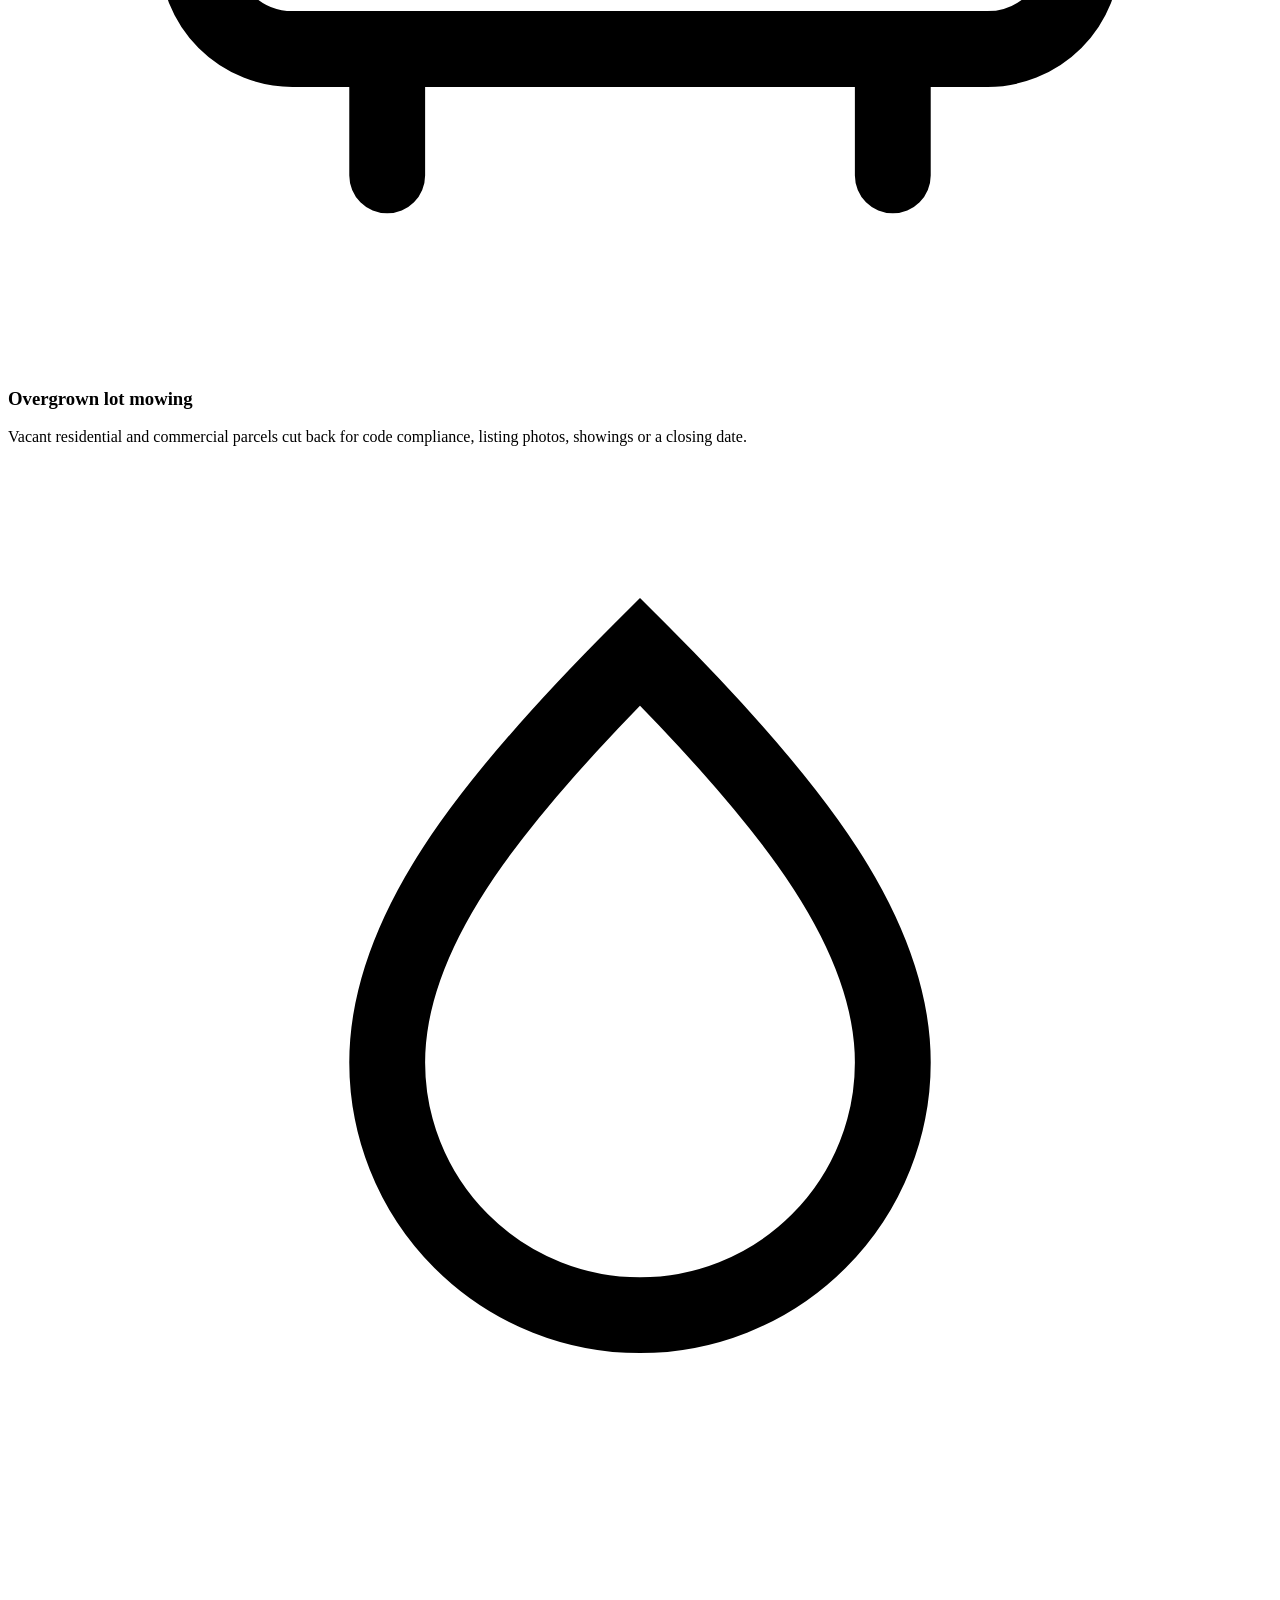
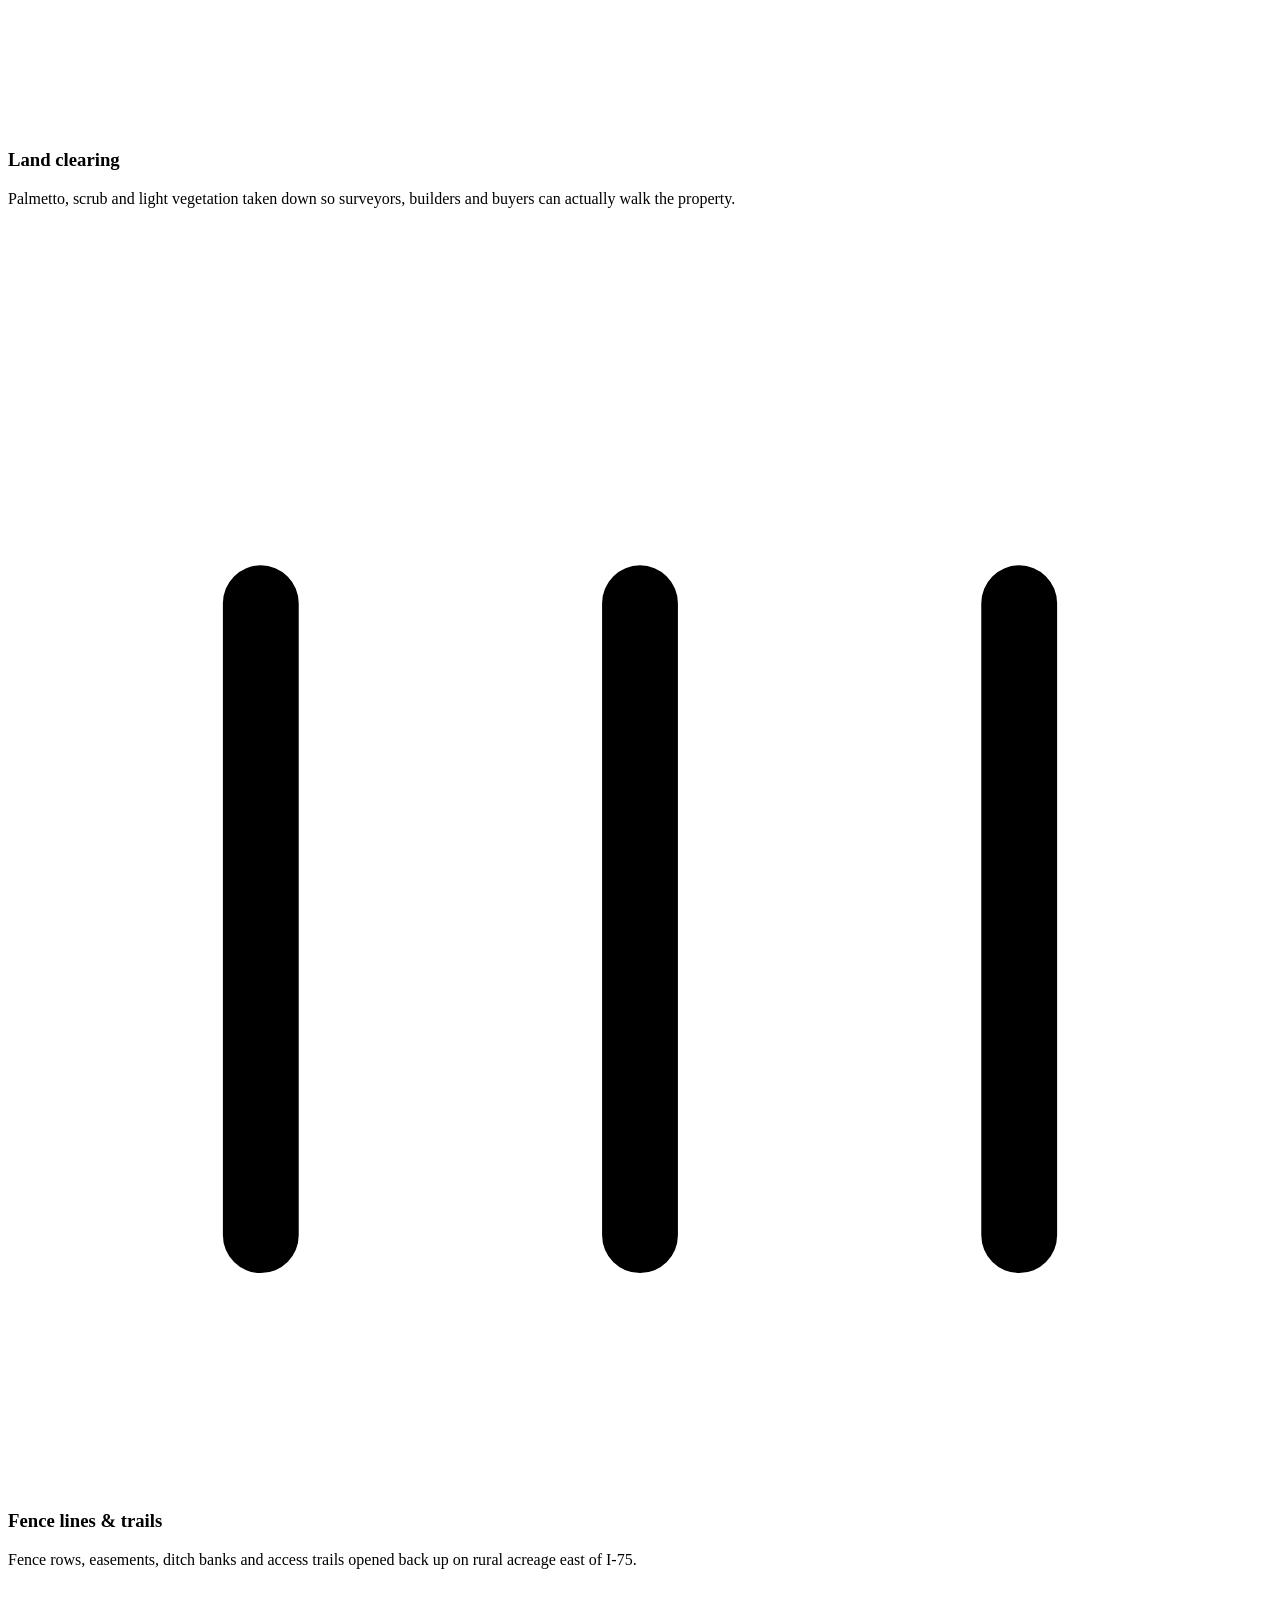
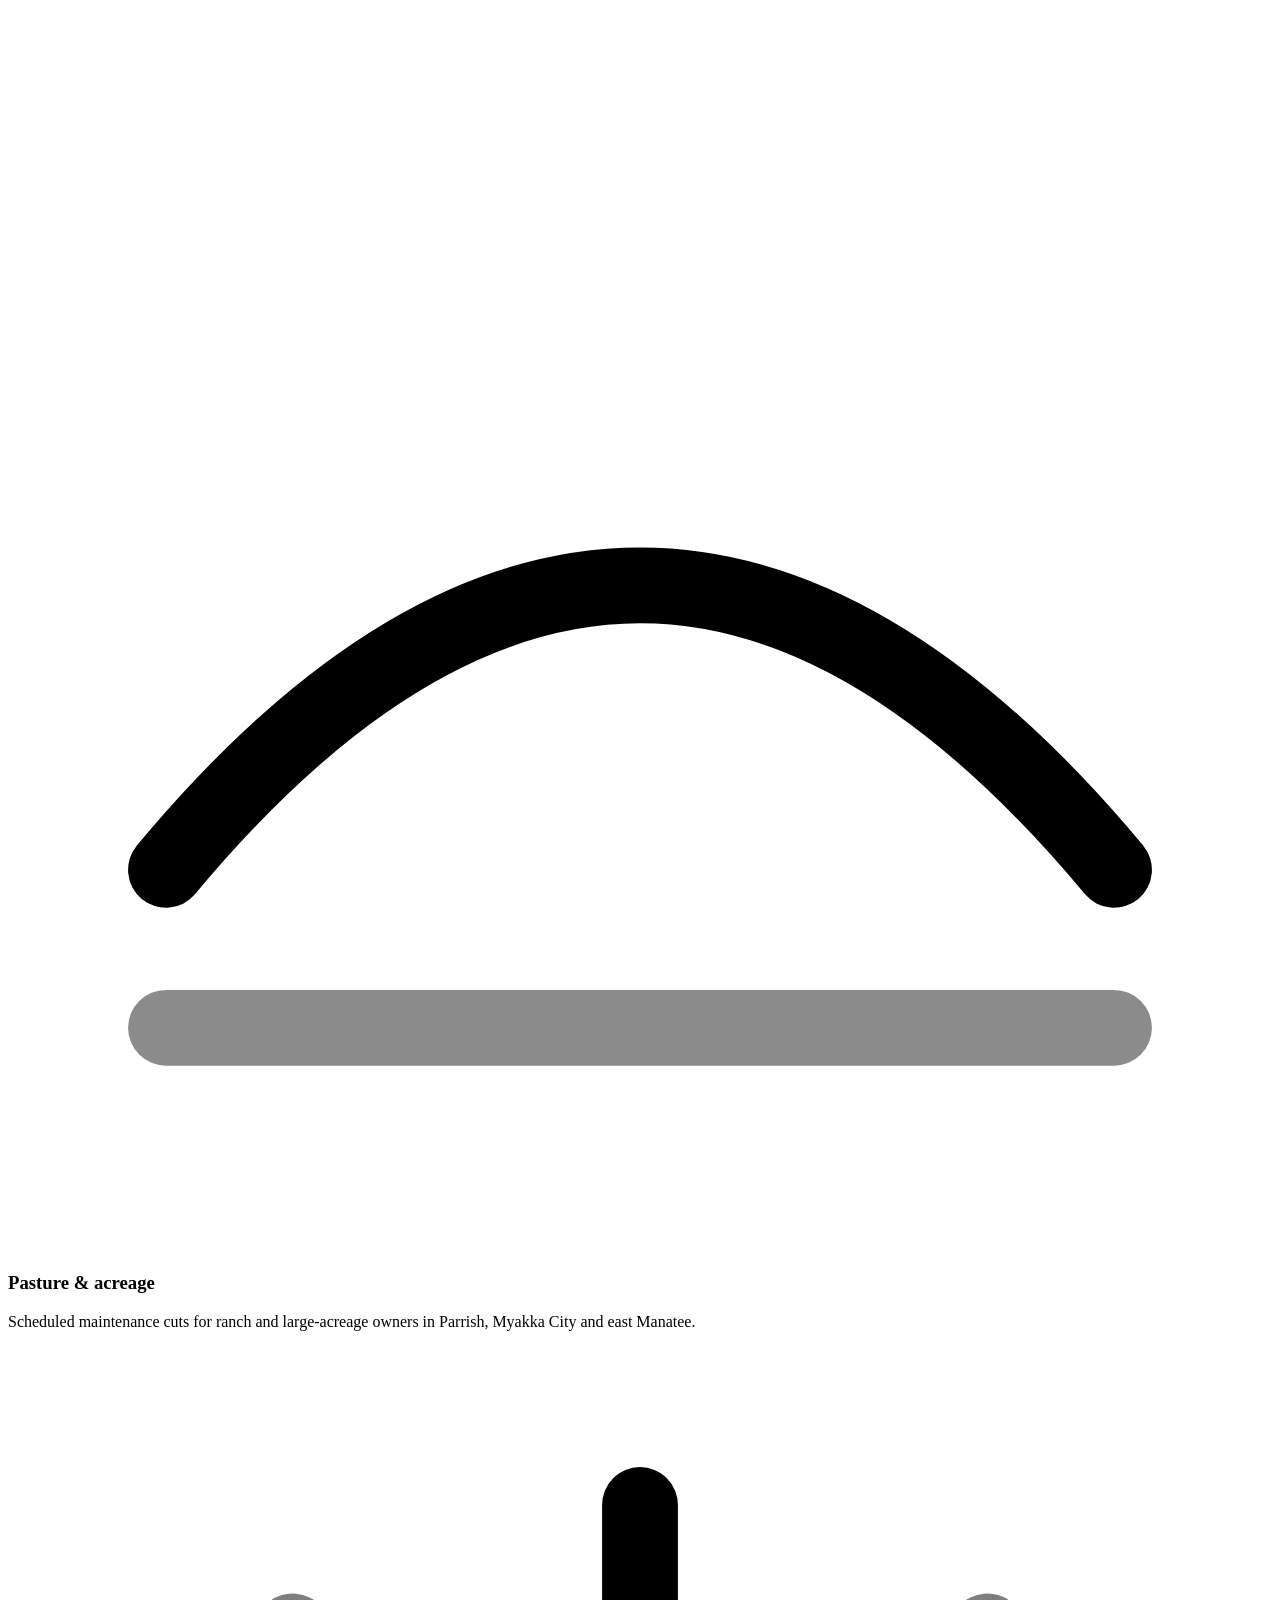
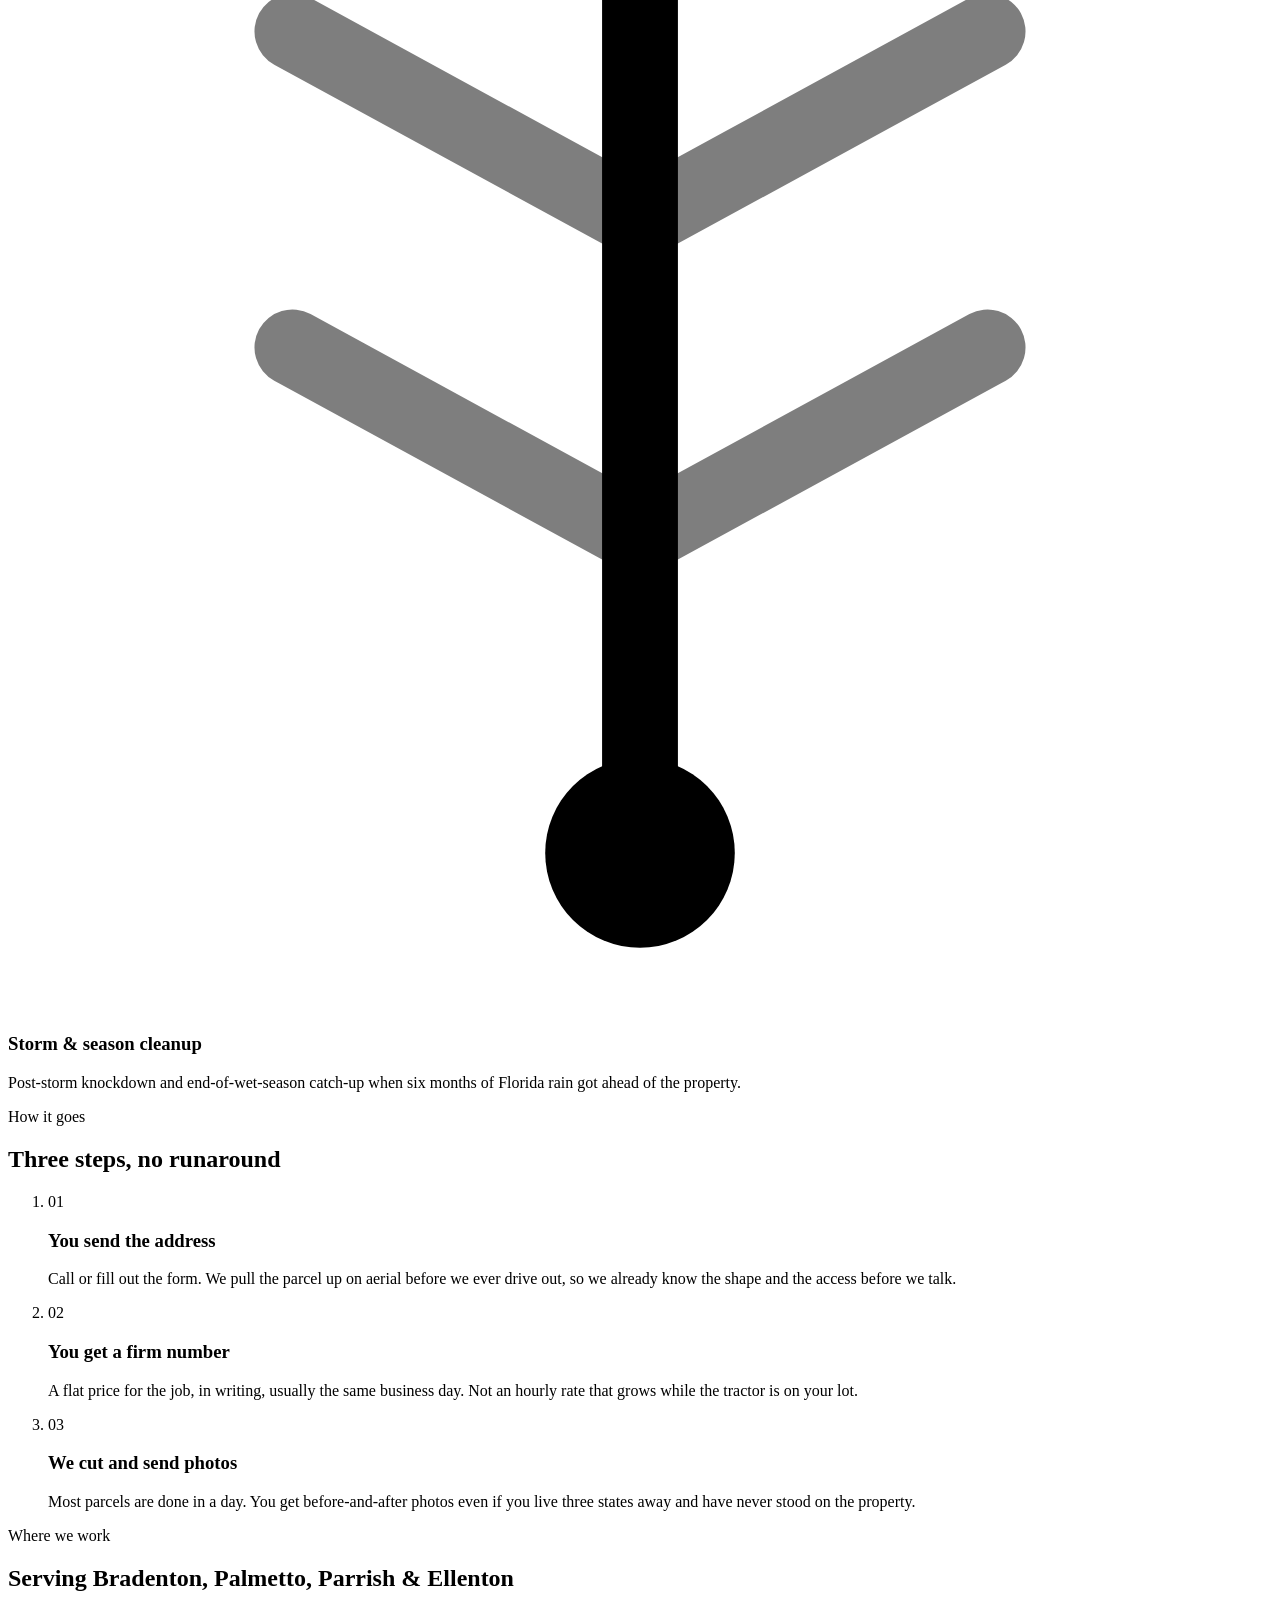
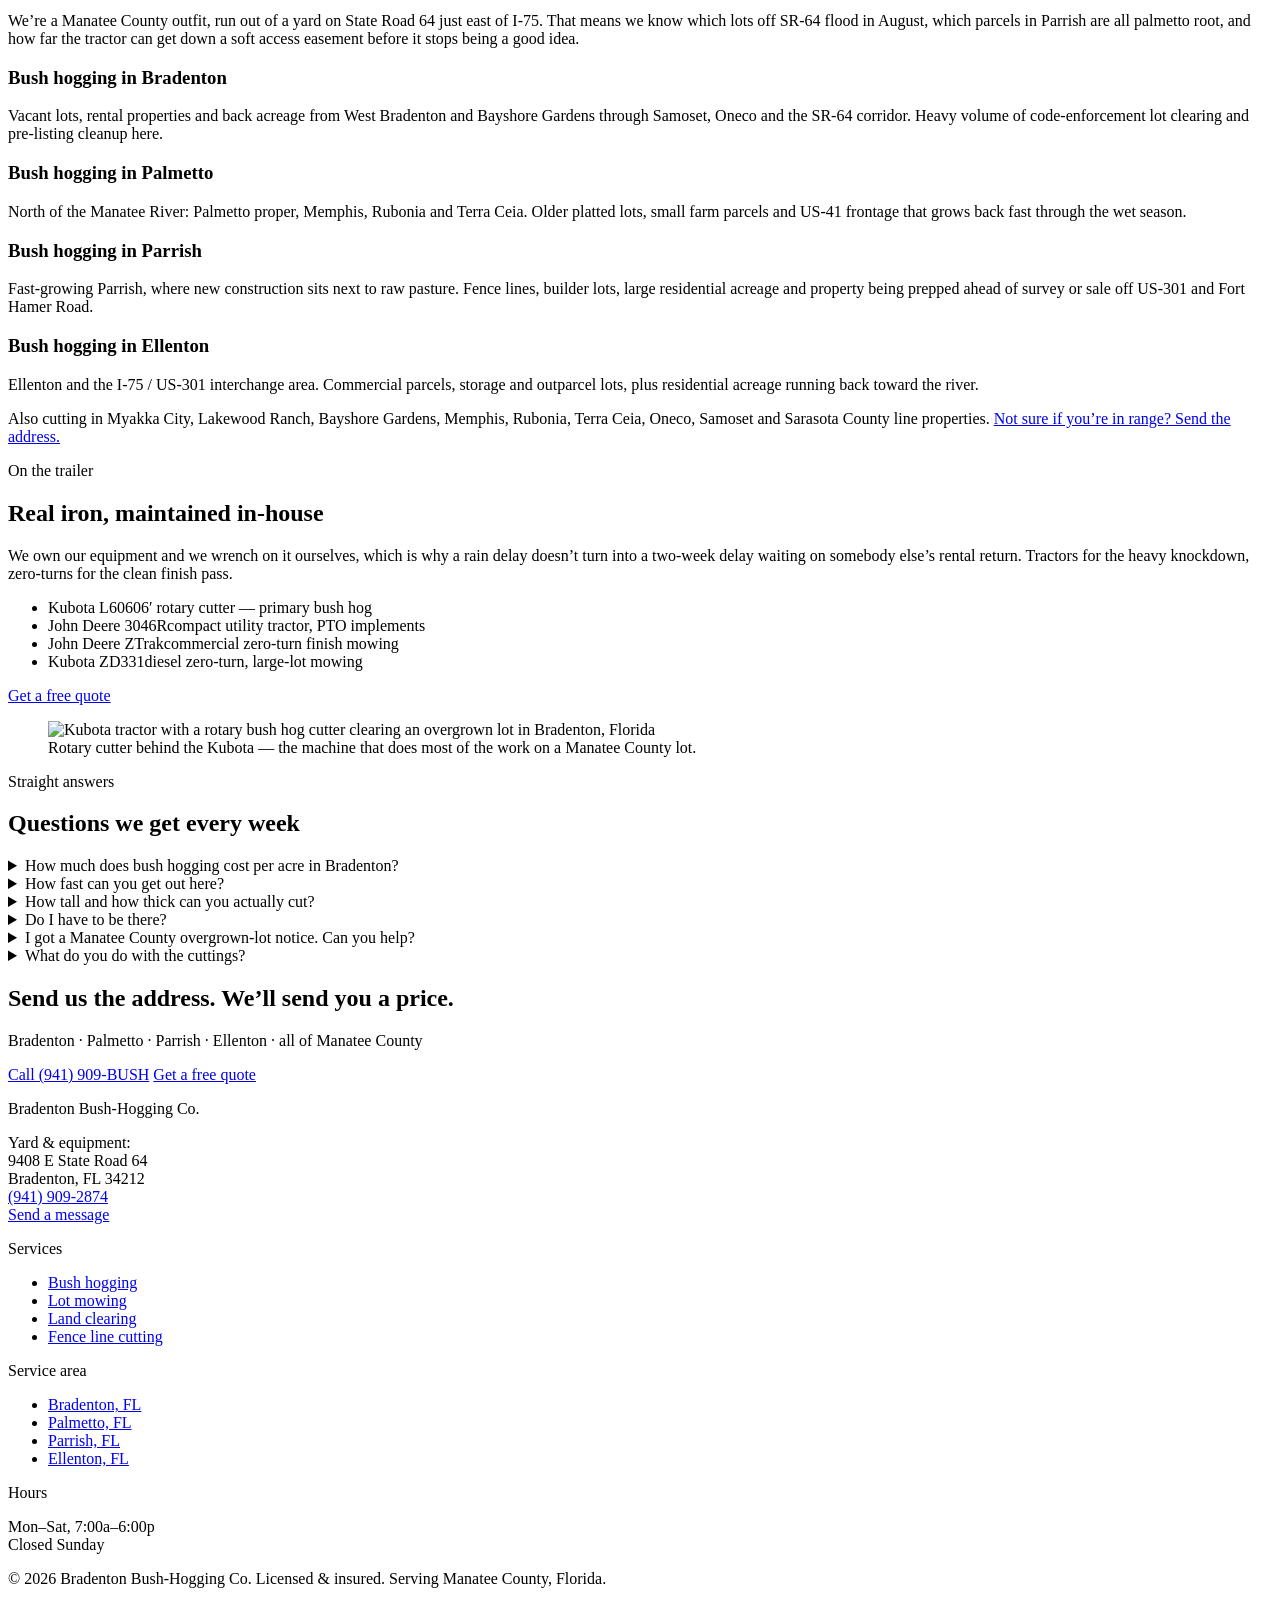
==== commit f88b256f: "Upgrade to multi-file site with CSS, JS, assets, thank-you page, sitemap, robots.txt" ====
--- a/index.html
+++ b/index.html
@@ -1,796 +1,586 @@
 <!DOCTYPE html>
 <html lang="en">
 <head>
-  <meta charset="UTF-8">
-  <meta name="viewport" content="width=device-width, initial-scale=1.0">
-  <title>Bush Hogging Bradenton FL | Land Clearing &amp; Lot Mowing</title>
-  <meta name="description" content="Bush hogging, lot mowing &amp; land clearing in Bradenton, Palmetto, Parrish &amp; Ellenton FL. Overgrown lots cut back fast. Free quote, same-week scheduling.">
-  <meta name="robots" content="index, follow">
-  <link rel="canonical" href="https://bradentonbushhogging.com/">
-
-  <!-- Open Graph -->
-  <meta property="og:title" content="Bush Hogging Bradenton FL | Bradenton Bush-Hogging Co.">
-  <meta property="og:description" content="Bush hogging, lot mowing &amp; land clearing in Bradenton, Palmetto, Parrish &amp; Ellenton FL. Free quote, same-week scheduling.">
-  <meta property="og:type" content="website">
-  <meta property="og:url" content="https://bradentonbushhogging.com/">
-  <meta property="og:locale" content="en_US">
-
-  <!-- JSON-LD Schema -->
-  <script type="application/ld+json">
-  {
-    "@context": "https://schema.org",
-    "@type": "LocalBusiness",
-    "name": "Bradenton Bush-Hogging Co.",
-    "url": "https://bradentonbushhogging.com",
-    "telephone": "+19419092874",
-    "address": {
-      "@type": "PostalAddress",
-      "streetAddress": "9408 E State Road 64",
-      "addressLocality": "Bradenton",
-      "addressRegion": "FL",
-      "postalCode": "34212",
-      "addressCountry": "US"
-    },
-    "geo": {
-      "@type": "GeoCoordinates",
-      "latitude": 27.4989,
-      "longitude": -82.5748
-    },
-    "openingHoursSpecification": [
-      {
+<meta charset="utf-8">
+<meta name="viewport" content="width=device-width, initial-scale=1">
+
+<!-- ============================================================
+     PRIMARY SEO META  —  target: bush hogging + Bradenton/Palmetto/Parrish/Ellenton
+     ============================================================ -->
+<title>Bush Hogging Bradenton FL | Land Clearing &amp; Lot Mowing</title>
+<meta name="description" content="Bush hogging, lot mowing &amp; land clearing in Bradenton, Palmetto, Parrish &amp; Ellenton FL. Overgrown lots cut back fast. Free quote, same-week scheduling.">
+<link rel="canonical" href="https://bradentonbushhogging.com/">
+<meta name="robots" content="index, follow, max-image-preview:large">
+
+<!-- Geo signals -->
+<meta name="geo.region" content="US-FL">
+<meta name="geo.placename" content="Bradenton, Florida">
+<meta name="geo.position" content="27.4850111;-82.4481625">
+<meta name="ICBM" content="27.4850111, -82.4481625">
+
+<!-- Open Graph / social -->
+<meta property="og:type" content="website">
+<meta property="og:site_name" content="Bradenton Bush-Hogging Co.">
+<meta property="og:title" content="Bush Hogging Bradenton FL | Overgrown Lots Cleared Fast">
+<meta property="og:description" content="Tractor-mounted bush hogging and land clearing across Bradenton, Palmetto, Parrish and Ellenton. Free on-site quote, same-week scheduling.">
+<meta property="og:url" content="https://bradentonbushhogging.com/">
+<meta property="og:image" content="https://bradentonbushhogging.com/assets/img/og-bush-hogging-bradenton-fl.png">
+<meta property="og:image:width" content="1200">
+<meta property="og:image:height" content="630">
+<meta property="og:locale" content="en_US">
+<meta name="twitter:card" content="summary_large_image">
+
+<link rel="icon" href="/assets/img/favicon.svg" type="image/svg+xml">
+<link rel="apple-touch-icon" href="/assets/img/favicon.svg">
+
+<link rel="preconnect" href="https://fonts.googleapis.com">
+<link rel="preconnect" href="https://fonts.gstatic.com" crossorigin>
+<link href="https://fonts.googleapis.com/css2?family=Archivo:wdth,wght@100..125,400..900&family=Public+Sans:ital,wght@0,400;0,500;0,600;1,400&family=IBM+Plex+Mono:wght@500;600&display=swap" rel="stylesheet">
+<link rel="stylesheet" href="/css/styles.css?v=5">
+
+<!-- ============================================================
+     STRUCTURED DATA — LocalBusiness + Services + Service Areas
+     ============================================================ -->
+<script type="application/ld+json">
+{
+  "@context": "https://schema.org",
+  "@graph": [
+    {
+      "@type": ["LocalBusiness", "LandscapingBusiness"],
+      "@id": "https://bradentonbushhogging.com/#business",
+      "name": "Bradenton Bush-Hogging Co.",
+      "alternateName": "Bradenton Bush Hogging",
+      "url": "https://bradentonbushhogging.com/",
+      "description": "Bush hogging, lot mowing and land clearing contractor serving Bradenton, Palmetto, Parrish and Ellenton, Florida. Tractor-mounted rotary cutting for overgrown lots, pastures, fence lines and acreage.",
+      "telephone": "+19419092874",
+      "priceRange": "$$",
+      "image": "https://bradentonbushhogging.com/assets/img/og-bush-hogging-bradenton-fl.png",
+      "logo": "https://bradentonbushhogging.com/assets/img/favicon.svg",
+      "address": {
+        "@type": "PostalAddress",
+        "streetAddress": "9408 E State Road 64",
+        "addressLocality": "Bradenton",
+        "addressRegion": "FL",
+        "postalCode": "34212",
+        "addressCountry": "US"
+      },
+      "geo": {
+        "@type": "GeoCoordinates",
+        "latitude": 27.4850111,
+        "longitude": -82.4481625
+      },
+      "areaServed": [
+        { "@type": "City", "name": "Bradenton", "sameAs": "https://en.wikipedia.org/wiki/Bradenton,_Florida" },
+        { "@type": "City", "name": "Palmetto", "sameAs": "https://en.wikipedia.org/wiki/Palmetto,_Florida" },
+        { "@type": "City", "name": "Parrish", "sameAs": "https://en.wikipedia.org/wiki/Parrish,_Florida" },
+        { "@type": "City", "name": "Ellenton", "sameAs": "https://en.wikipedia.org/wiki/Ellenton,_Florida" },
+        { "@type": "AdministrativeArea", "name": "Manatee County, Florida" }
+      ],
+      "serviceArea": {
+        "@type": "GeoCircle",
+        "geoMidpoint": { "@type": "GeoCoordinates", "latitude": 27.4850111, "longitude": -82.4481625 },
+        "geoRadius": "40000"
+      },
+      "openingHoursSpecification": [{
         "@type": "OpeningHoursSpecification",
         "dayOfWeek": ["Monday","Tuesday","Wednesday","Thursday","Friday","Saturday"],
         "opens": "07:00",
         "closes": "18:00"
+      }],
+      "paymentAccepted": "Cash, Check, Credit Card, ACH",
+      "currenciesAccepted": "USD",
+      "hasOfferCatalog": {
+        "@type": "OfferCatalog",
+        "name": "Bush Hogging & Land Clearing Services",
+        "itemListElement": [
+          { "@type": "Offer", "itemOffered": { "@type": "Service", "name": "Bush Hogging", "description": "Tractor-mounted rotary cutting of overgrown grass, brush and saplings on lots and pastures in Manatee County." } },
+          { "@type": "Offer", "itemOffered": { "@type": "Service", "name": "Overgrown Lot Mowing", "description": "Single-lot and multi-lot mowing for vacant residential and commercial parcels in Bradenton, Palmetto, Parrish and Ellenton." } },
+          { "@type": "Offer", "itemOffered": { "@type": "Service", "name": "Land Clearing", "description": "Brush, palmetto and light vegetation clearing to prep property for build, survey, sale or code compliance." } },
+          { "@type": "Offer", "itemOffered": { "@type": "Service", "name": "Fence Line & Trail Cutting", "description": "Clearing fence lines, easements, ditch banks and access trails on rural Manatee County acreage." } },
+          { "@type": "Offer", "itemOffered": { "@type": "Service", "name": "Pasture & Acreage Mowing", "description": "Scheduled maintenance mowing for pasture, ranch and large-acreage property owners." } }
+        ]
       }
-    ],
-    "areaServed": [
-      "Bradenton, FL","Palmetto, FL","Parrish, FL","Ellenton, FL",
-      "Myakka City, FL","Lakewood Ranch, FL","Bayshore Gardens, FL",
-      "Rubonia, FL","Terra Ceia, FL","Oneco, FL","Samoset, FL"
-    ],
-    "description": "Bush hogging, lot mowing and land clearing across Manatee County, FL. Kubota and John Deere equipment. Licensed and insured.",
-    "hasOfferCatalog": {
-      "@type": "OfferCatalog",
-      "name": "Land Clearing Services",
-      "itemListElement": [
-        {"@type":"Offer","itemOffered":{"@type":"Service","name":"Bush Hogging"}},
-        {"@type":"Offer","itemOffered":{"@type":"Service","name":"Overgrown Lot Mowing"}},
-        {"@type":"Offer","itemOffered":{"@type":"Service","name":"Land Clearing"}},
-        {"@type":"Offer","itemOffered":{"@type":"Service","name":"Fence Line Clearing"}},
-        {"@type":"Offer","itemOffered":{"@type":"Service","name":"Pasture Maintenance"}},
-        {"@type":"Offer","itemOffered":{"@type":"Service","name":"Storm Cleanup"}}
+    },
+    {
+      "@type": "WebSite",
+      "@id": "https://bradentonbushhogging.com/#website",
+      "url": "https://bradentonbushhogging.com/",
+      "name": "Bradenton Bush-Hogging Co.",
+      "publisher": { "@id": "https://bradentonbushhogging.com/#business" }
+    },
+    {
+      "@type": "WebPage",
+      "@id": "https://bradentonbushhogging.com/#webpage",
+      "url": "https://bradentonbushhogging.com/",
+      "name": "Bush Hogging Bradenton FL | Land Clearing & Lot Mowing",
+      "isPartOf": { "@id": "https://bradentonbushhogging.com/#website" },
+      "about": { "@id": "https://bradentonbushhogging.com/#business" },
+      "primaryImageOfPage": "https://bradentonbushhogging.com/assets/img/og-bush-hogging-bradenton-fl.png"
+    },
+    {
+      "@type": "FAQPage",
+      "@id": "https://bradentonbushhogging.com/#faq",
+      "mainEntity": [
+        {
+          "@type": "Question",
+          "name": "How much does bush hogging cost per acre in Bradenton, FL?",
+          "acceptedAnswer": { "@type": "Answer", "text": "Price depends on how tall the growth is, how much sapling and palmetto is mixed in, how wet the ground is, and how easy the parcel is to get a tractor onto. Small overgrown residential lots are usually quoted as a flat job price. Open acreage is quoted per acre, and the rate drops as acreage goes up. We give a firm number before we start, not an hourly guess." }
+        },
+        {
+          "@type": "Question",
+          "name": "How fast can you get out to my property?",
+          "acceptedAnswer": { "@type": "Answer", "text": "We answer quote requests the same business day and most Manatee County jobs are on the schedule within the same week. Code enforcement deadlines and closing dates get moved to the front of the line — tell us the date on your notice and we will work to it." }
+        },
+        {
+          "@type": "Question",
+          "name": "How tall of growth can you cut?",
+          "acceptedAnswer": { "@type": "Answer", "text": "Our rotary cutters handle grass and brush up to head height and saplings up to roughly two to three inches at the base. Anything heavier — larger trees, stumps, palmetto root mat that needs to come out rather than be cut down — is a different machine and we will tell you that up front instead of tearing up equipment on your lot." }
+        },
+        {
+          "@type": "Question",
+          "name": "Do I need to be there when you cut?",
+          "acceptedAnswer": { "@type": "Answer", "text": "No. Plenty of our customers are out-of-state owners, realtors and investors who have never seen the parcel. We mark the boundaries from the parcel ID, cut it, and send photos when we are done." }
+        },
+        {
+          "@type": "Question",
+          "name": "Can you clear a lot for a Manatee County code violation notice?",
+          "acceptedAnswer": { "@type": "Answer", "text": "Yes. Overgrown-lot citations are one of the most common calls we take in Bradenton and Palmetto. Send us a photo of the notice with your quote request so we can hit the compliance date." }
+        },
+        {
+          "@type": "Question",
+          "name": "What areas do you serve?",
+          "acceptedAnswer": { "@type": "Answer", "text": "Bradenton, Palmetto, Parrish and Ellenton, plus the surrounding Manatee County communities — West Bradenton, Bayshore Gardens, Samoset, Oneco, Memphis, Rubonia, Terra Ceia, Myakka City and the SR-64 and US-301 corridors." }
+        }
       ]
-    },
-    "sameAs": []
-  }
-  </script>
-
-  <style>
-    /* ── Reset & Base ── */
-    *, *::before, *::after { box-sizing: border-box; margin: 0; padding: 0; }
-    html { scroll-behavior: smooth; }
-    body {
-      font-family: -apple-system, BlinkMacSystemFont, "Segoe UI", Roboto, sans-serif;
-      font-size: 16px;
-      line-height: 1.6;
-      color: #1a1a1a;
-      background: #fff;
     }
-    img { max-width: 100%; display: block; }
-    a { color: inherit; text-decoration: none; }
-
-    /* ── Design Tokens ── */
-    :root {
-      --green:   #2d6a2d;
-      --green-dk:#1f4d1f;
-      --green-lt:#e8f5e8;
-      --amber:   #e07b1a;
-      --amber-dk:#c26415;
-      --gray-1:  #f7f7f5;
-      --gray-2:  #e8e8e4;
-      --gray-5:  #6b6b6b;
-      --gray-8:  #2a2a2a;
-      --radius:  6px;
-      --shadow:  0 2px 12px rgba(0,0,0,.10);
-    }
-
-    /* ── Utility ── */
-    .container { max-width: 960px; margin: 0 auto; padding: 0 20px; }
-    .btn {
-      display: inline-block;
-      padding: 14px 28px;
-      border-radius: var(--radius);
-      font-weight: 700;
-      font-size: .95rem;
-      letter-spacing: .02em;
-      cursor: pointer;
-      border: none;
-      transition: background .15s, transform .1s;
-    }
-    .btn:active { transform: scale(.98); }
-    .btn-primary { background: var(--amber); color: #fff; }
-    .btn-primary:hover { background: var(--amber-dk); }
-    .btn-outline { background: transparent; color: #fff; border: 2px solid rgba(255,255,255,.7); }
-    .btn-outline:hover { background: rgba(255,255,255,.12); }
-    section { padding: 64px 0; }
-    h2 { font-size: 1.75rem; font-weight: 800; line-height: 1.2; margin-bottom: 12px; }
-    h3 { font-size: 1.15rem; font-weight: 700; margin-bottom: 8px; }
-
-    /* ── Top Bar ── */
-    .topbar {
-      background: var(--green-dk);
-      color: #fff;
-      font-size: .82rem;
-      padding: 8px 0;
-      text-align: center;
-    }
-    .topbar a { color: #fff; font-weight: 600; }
-    .topbar a:hover { text-decoration: underline; }
-
-    /* ── Nav ── */
-    nav {
-      background: var(--green);
-      position: sticky;
-      top: 0;
-      z-index: 100;
-      box-shadow: 0 2px 8px rgba(0,0,0,.2);
-    }
-    .nav-inner {
-      display: flex;
-      align-items: center;
-      justify-content: space-between;
-      padding: 14px 20px;
-      max-width: 960px;
-      margin: 0 auto;
-    }
-    .nav-brand {
-      color: #fff;
-      font-weight: 800;
-      font-size: 1.05rem;
-      line-height: 1.2;
-    }
-    .nav-brand span { display: block; font-size: .7rem; font-weight: 400; opacity: .8; }
-    .nav-cta { font-size: .9rem; }
-
-    /* ── Hero ── */
-    .hero {
-      background: linear-gradient(135deg, var(--green-dk) 0%, var(--green) 100%);
-      color: #fff;
-      padding: 72px 0 64px;
-      position: relative;
-      overflow: hidden;
-    }
-    .hero::before {
-      content: '';
-      position: absolute; inset: 0;
-      background: url("data:image/svg+xml,%3Csvg width='60' height='60' viewBox='0 0 60 60' xmlns='http://www.w3.org/2000/svg'%3E%3Cg fill='none' fill-rule='evenodd'%3E%3Cg fill='%23ffffff' fill-opacity='0.03'%3E%3Cpath d='M36 34v-4h-2v4h-4v2h4v4h2v-4h4v-2h-4zm0-30V0h-2v4h-4v2h4v4h2V6h4V4h-4zM6 34v-4H4v4H0v2h4v4h2v-4h4v-2H6zM6 4V0H4v4H0v2h4v4h2V6h4V4H6z'/%3E%3C/g%3E%3C/g%3E%3C/svg%3E");
-    }
-    .hero-content { position: relative; max-width: 680px; }
-    .hero-eyebrow {
-      display: inline-block;
-      background: rgba(255,255,255,.15);
-      border: 1px solid rgba(255,255,255,.3);
-      border-radius: 20px;
-      font-size: .78rem;
-      font-weight: 700;
-      letter-spacing: .08em;
-      text-transform: uppercase;
-      padding: 5px 14px;
-      margin-bottom: 20px;
-      color: rgba(255,255,255,.9);
-    }
-    .hero h1 {
-      font-size: clamp(2rem, 5vw, 3rem);
-      font-weight: 900;
-      line-height: 1.1;
-      margin-bottom: 20px;
-    }
-    .hero h1 em { font-style: normal; color: #f5c842; }
-    .hero-sub {
-      font-size: 1.1rem;
-      line-height: 1.6;
-      opacity: .9;
-      margin-bottom: 32px;
-      max-width: 560px;
-    }
-    .hero-actions { display: flex; gap: 12px; flex-wrap: wrap; margin-bottom: 36px; }
-    .trust-row {
-      display: flex;
-      flex-wrap: wrap;
-      gap: 20px;
-      font-size: .82rem;
-      opacity: .85;
-    }
-    .trust-item { display: flex; align-items: center; gap: 6px; }
-    .trust-icon { font-size: 1rem; }
-
-    /* ── Services ── */
-    .services { background: var(--gray-1); }
-    .services .intro { color: var(--gray-5); max-width: 600px; margin-bottom: 40px; }
-    .services-grid {
-      display: grid;
-      grid-template-columns: repeat(auto-fill, minmax(280px, 1fr));
-      gap: 20px;
-    }
-    .service-card {
-      background: #fff;
-      border-radius: var(--radius);
-      padding: 24px;
-      box-shadow: var(--shadow);
-      border-left: 4px solid var(--green);
-    }
-    .service-icon { font-size: 1.8rem; margin-bottom: 12px; }
-    .service-card p { font-size: .9rem; color: var(--gray-5); }
-
-    /* ── How It Works ── */
-    .how { background: #fff; }
-    .steps {
-      display: grid;
-      grid-template-columns: repeat(auto-fit, minmax(220px, 1fr));
-      gap: 32px;
-      margin-top: 40px;
-    }
-    .step { text-align: center; }
-    .step-num {
-      width: 52px; height: 52px;
-      border-radius: 50%;
-      background: var(--green);
-      color: #fff;
-      font-weight: 800;
-      font-size: 1.3rem;
-      display: flex; align-items: center; justify-content: center;
-      margin: 0 auto 16px;
-    }
-    .step p { font-size: .9rem; color: var(--gray-5); }
-
-    /* ── Service Areas ── */
-    .areas { background: var(--green-lt); }
-    .areas-list {
-      display: flex;
-      flex-wrap: wrap;
-      gap: 10px;
-      margin-top: 24px;
-    }
-    .area-tag {
-      background: #fff;
-      border: 1px solid #c8e0c8;
-      border-radius: 20px;
-      padding: 6px 16px;
-      font-size: .88rem;
-      font-weight: 500;
-      color: var(--green-dk);
-    }
-
-    /* ── Equipment ── */
-    .equipment { background: #fff; }
-    .equip-grid {
-      display: grid;
-      grid-template-columns: repeat(auto-fill, minmax(200px, 1fr));
-      gap: 16px;
-      margin-top: 32px;
-    }
-    .equip-item {
-      background: var(--gray-1);
-      border-radius: var(--radius);
-      padding: 18px;
-      font-size: .9rem;
-    }
-    .equip-item strong { display: block; margin-bottom: 4px; }
-    .equip-item span { color: var(--gray-5); font-size: .82rem; }
-
-    /* ── FAQ ── */
-    .faq { background: var(--gray-1); }
-    .faq-list { margin-top: 32px; }
-    .faq-item {
-      background: #fff;
-      border-radius: var(--radius);
-      margin-bottom: 10px;
-      overflow: hidden;
-      box-shadow: 0 1px 4px rgba(0,0,0,.06);
-    }
-    .faq-q {
-      width: 100%;
-      text-align: left;
-      padding: 18px 20px;
-      font-weight: 700;
-      font-size: .95rem;
-      background: none;
-      border: none;
-      cursor: pointer;
-      display: flex;
-      justify-content: space-between;
-      align-items: center;
-      gap: 12px;
-      color: var(--gray-8);
-    }
-    .faq-q::after {
-      content: '+';
-      font-size: 1.3rem;
-      color: var(--green);
-      flex-shrink: 0;
-      transition: transform .2s;
-    }
-    .faq-item.open .faq-q::after { transform: rotate(45deg); }
-    .faq-a {
-      max-height: 0;
-      overflow: hidden;
-      transition: max-height .3s ease;
-    }
-    .faq-a-inner { padding: 0 20px 18px; color: var(--gray-5); font-size: .92rem; line-height: 1.7; }
-
-    /* ── Contact / Quote Form ── */
-    .contact { background: var(--green-dk); color: #fff; }
-    .contact h2 { color: #fff; }
-    .contact .sub { opacity: .85; margin-bottom: 36px; }
-    .contact-wrap {
-      display: grid;
-      grid-template-columns: 1fr 1fr;
-      gap: 48px;
-      align-items: start;
-    }
-    @media(max-width:680px){ .contact-wrap { grid-template-columns: 1fr; } }
-    .contact-info { font-size: .95rem; }
-    .contact-info h3 { color: rgba(255,255,255,.7); text-transform: uppercase; font-size: .75rem; letter-spacing: .1em; margin-bottom: 16px; }
-    .contact-detail { display: flex; align-items: center; gap: 12px; margin-bottom: 16px; font-size: 1rem; }
-    .contact-detail .icon { font-size: 1.2rem; opacity: .7; }
-    .contact-detail a { color: #f5c842; font-weight: 700; }
-    .contact-detail a:hover { text-decoration: underline; }
-    .hours-list { margin-top: 8px; }
-    .hours-list li { list-style: none; opacity: .8; font-size: .88rem; margin-bottom: 3px; }
-
-    /* Form */
-    .quote-form { background: #fff; border-radius: 8px; padding: 32px; box-shadow: var(--shadow); }
-    .form-row { margin-bottom: 16px; }
-    .form-row label { display: block; font-size: .82rem; font-weight: 600; color: var(--gray-8); margin-bottom: 5px; }
-    .form-row input,
-    .form-row select,
-    .form-row textarea {
-      width: 100%;
-      padding: 11px 14px;
-      border: 1.5px solid var(--gray-2);
-      border-radius: var(--radius);
-      font-size: .95rem;
-      color: var(--gray-8);
-      background: #fff;
-      transition: border-color .15s;
-      font-family: inherit;
-    }
-    .form-row input:focus,
-    .form-row select:focus,
-    .form-row textarea:focus {
-      outline: none;
-      border-color: var(--green);
-    }
-    .form-row textarea { resize: vertical; min-height: 90px; }
-    .form-grid { display: grid; grid-template-columns: 1fr 1fr; gap: 12px; }
-    @media(max-width:480px){ .form-grid { grid-template-columns: 1fr; } }
-    .submit-btn {
-      width: 100%;
-      padding: 15px;
-      background: var(--amber);
-      color: #fff;
-      font-weight: 800;
-      font-size: 1rem;
-      border: none;
-      border-radius: var(--radius);
-      cursor: pointer;
-      transition: background .15s;
-      margin-top: 4px;
-    }
-    .submit-btn:hover { background: var(--amber-dk); }
-    .submit-btn:disabled { opacity: .6; cursor: not-allowed; }
-    .form-note { font-size: .75rem; color: var(--gray-5); margin-top: 10px; text-align: center; }
-    #form-status { margin-top: 14px; padding: 12px 16px; border-radius: var(--radius); font-size: .9rem; display: none; }
-    #form-status.success { background: #e8f5e8; color: var(--green-dk); border: 1px solid #c8e0c8; }
-    #form-status.error   { background: #fde8e8; color: #8b2020; border: 1px solid #f0c0c0; }
-
-    /* ── Footer ── */
-    footer {
-      background: var(--gray-8);
-      color: rgba(255,255,255,.6);
-      text-align: center;
-      padding: 28px 20px;
-      font-size: .82rem;
-    }
-    footer strong { color: rgba(255,255,255,.9); }
-    footer .footer-cta { margin-bottom: 12px; font-size: 1rem; }
-    footer .footer-cta a { color: #f5c842; font-weight: 700; font-size: 1.1rem; }
-
-    /* ── Sticky CTA bar (mobile) ── */
-    .sticky-cta {
-      display: none;
-      position: fixed;
-      bottom: 0; left: 0; right: 0;
-      background: var(--amber);
-      color: #fff;
-      text-align: center;
-      padding: 14px;
-      font-weight: 800;
-      font-size: 1rem;
-      z-index: 200;
-      box-shadow: 0 -2px 10px rgba(0,0,0,.2);
-    }
-    .sticky-cta a { color: #fff; }
-    @media(max-width:640px){ .sticky-cta { display: block; } }
-    body { padding-bottom: env(safe-area-inset-bottom, 0); }
-    @media(max-width:640px){ body { padding-bottom: 56px; } }
-  </style>
+  ]
+}
+</script>
 </head>
+
 <body>
-
-<!-- Top Bar -->
-<div class="topbar">
-  Mon–Sat 7am–6pm &nbsp;·&nbsp; <a href="tel:+19419092874">(941) 909-2874</a> &nbsp;·&nbsp; Same-day quote reply
-</div>
-
-<!-- Nav -->
-<nav>
-  <div class="nav-inner">
-    <div class="nav-brand">
-      Bradenton Bush-Hogging Co.
-      <span>Manatee County, FL · Licensed &amp; Insured</span>
-    </div>
-    <a href="tel:+19419092874" class="btn btn-primary nav-cta">Call (941) 909-2874</a>
-  </div>
-</nav>
-
-<!-- Hero -->
-<section class="hero">
-  <div class="container">
-    <div class="hero-content">
-      <div class="hero-eyebrow">Serving Manatee County</div>
+<a class="skip" href="#quote">Skip to quote form</a>
+
+<!-- ================= HEADER ================= -->
+<header class="masthead">
+  <div class="shell masthead__inner">
+    <a class="brand" href="/" aria-label="Bradenton Bush-Hogging Co. home">
+      <svg class="brand__mark" width="34" height="34" viewBox="0 0 34 34" aria-hidden="true" focusable="false">
+        <rect width="34" height="34" rx="6" fill="var(--kubota)"/>
+        <path d="M6 24h22" stroke="var(--field)" stroke-width="2.5" stroke-linecap="round"/>
+        <path d="M9 24V13M13.5 24v-7M18 24V10M22.5 24v-9M27 24v-5" stroke="var(--field)" stroke-width="2.5" stroke-linecap="round" opacity=".55"/>
+      </svg>
+      <span class="brand__text">
+        <span class="brand__name">Bradenton Bush-Hogging</span>
+        <span class="brand__sub">Manatee County, FL</span>
+      </span>
+    </a>
+
+    <nav class="masthead__nav" aria-label="Primary">
+      <a href="#services">Services</a>
+      <a href="#areas">Service area</a>
+      <a href="#equipment">Equipment</a>
+      <a href="#faq">FAQ</a>
+    </nav>
+
+    <a class="btn btn--call masthead__call" href="tel:+19419092874" data-track="call-header">
+      <svg width="15" height="15" viewBox="0 0 16 16" aria-hidden="true" focusable="false"><path fill="currentColor" d="M4.3 1.2a1.4 1.4 0 0 1 1.9.5l1 1.7a1.4 1.4 0 0 1-.2 1.7l-.8.8a7.6 7.6 0 0 0 3.2 3.2l.8-.8a1.4 1.4 0 0 1 1.7-.2l1.7 1a1.4 1.4 0 0 1 .5 1.9l-.8 1.4a1.9 1.9 0 0 1-2.1.9C8.4 14.1 2 7.7 1.9 3.9a1.9 1.9 0 0 1 .9-2.1z"/></svg>
+      (941) 909-BUSH
+    </a>
+  </div>
+</header>
+
+<main>
+<!-- ================= HERO ================= -->
+<section class="hero" id="top">
+  <!-- Signature: the cut line. Uncut scrub on the right, stubble on the left,
+       divided by the live cutting path of the deck. -->
+  <div class="cutfield" aria-hidden="true">
+    <div class="cutfield__scrub"></div>
+    <div class="cutfield__cut"><div class="cutfield__stubble"></div></div>
+    <div class="cutfield__blade"></div>
+  </div>
+
+  <div class="shell hero__grid">
+    <div class="hero__copy">
+      <p class="eyebrow">Bradenton &middot; Palmetto &middot; Parrish &middot; Ellenton</p>
+
       <h1>Overgrown lot today.<br><em>Cut flat</em> this week.</h1>
-      <p class="hero-sub">Bush hogging, lot mowing and land clearing across Manatee County. We bring the tractor, the cutter and the crew, knock down brush and saplings the mower shop won't touch, and send you photos when it's done.</p>
-      <div class="hero-actions">
-        <a href="#quote" class="btn btn-primary">Get a Free Quote</a>
-        <a href="tel:+19419092874" class="btn btn-outline">Call (941) 909-2874</a>
+
+      <p class="lede">
+        Bush hogging, lot mowing and land clearing across Manatee County. We bring the
+        tractor, the cutter and the crew, knock down brush and saplings the mower shop
+        won&rsquo;t touch, and send you photos when it&rsquo;s done.
+      </p>
+
+      <div class="hero__cta">
+        <a class="btn btn--primary btn--lg" href="tel:+19419092874" data-track="call-hero">
+          Call (941) 909-BUSH
+        </a>
+        <a class="btn btn--ghost btn--lg" href="#quote">Get a free quote</a>
       </div>
-      <div class="trust-row">
-        <div class="trust-item"><span class="trust-icon">✓</span> Same-day quote reply</div>
-        <div class="trust-item"><span class="trust-icon">✓</span> Licensed &amp; insured</div>
-        <div class="trust-item"><span class="trust-icon">✓</span> Code-notice deadlines met</div>
-        <div class="trust-item"><span class="trust-icon">✓</span> No hourly surprises</div>
+
+      <ul class="proof" role="list">
+        <li><strong>Same-day</strong> quote reply</li>
+        <li><strong>Licensed</strong> &amp; insured</li>
+        <li><strong>Code-notice</strong> deadlines met</li>
+        <li><strong>No</strong> hourly surprises</li>
+      </ul>
+    </div>
+
+    <!-- ================= LEAD FORM ================= -->
+    <div class="quote" id="quote">
+      <div class="quote__head">
+        <h2>Get a free quote</h2>
+        <p>Tell us where the property is. Most quotes go back out the same business day.</p>
       </div>
-    </div>
-  </div>
-</section>
-
-<!-- Services -->
-<section class="services" id="services">
-  <div class="container">
-    <h2>What we cut</h2>
-    <p class="intro">From a single overgrown residential lot to pasture acreage — if a tractor and rotary cutter can knock it down, we handle it.</p>
-    <div class="services-grid">
-      <div class="service-card">
-        <div class="service-icon">🌾</div>
-        <h3>Bush Hogging</h3>
-        <p>Head-high grass, brush, briar and saplings up to about 2–3″ knocked flat in a single pass.</p>
-      </div>
-      <div class="service-card">
-        <div class="service-icon">🏡</div>
-        <h3>Overgrown Lot Mowing</h3>
-        <p>Vacant residential and commercial parcels cut back for code compliance, listing photos, showings or a closing date.</p>
-      </div>
-      <div class="service-card">
-        <div class="service-icon">🌿</div>
-        <h3>Land Clearing</h3>
-        <p>Palmetto, scrub and light vegetation taken down so surveyors, builders and buyers can actually walk the property.</p>
-      </div>
-      <div class="service-card">
-        <div class="service-icon">🪵</div>
-        <h3>Fence Lines &amp; Trails</h3>
-        <p>Fence rows, easements, ditch banks and access trails opened back up on rural acreage.</p>
-      </div>
-      <div class="service-card">
-        <div class="service-icon">🐄</div>
-        <h3>Pasture &amp; Acreage</h3>
-        <p>Scheduled maintenance cuts for ranch and large-acreage owners across Manatee County.</p>
-      </div>
-      <div class="service-card">
-        <div class="service-icon">🌪️</div>
-        <h3>Storm &amp; Season Cleanup</h3>
-        <p>Post-storm knockdown and end-of-wet-season catch-up for residential and commercial properties.</p>
-      </div>
-    </div>
-  </div>
-</section>
-
-<!-- How It Works -->
-<section class="how" id="how">
-  <div class="container">
-    <h2>Three steps, then it's done</h2>
-    <p style="color:var(--gray-5)">No site visit required. Most out-of-state owners, investors and realtors never set foot on the property.</p>
-    <div class="steps">
-      <div class="step">
-        <div class="step-num">1</div>
-        <h3>Send the address</h3>
-        <p>Drop us the parcel address and a quick description — tall grass, how many acres, any access issues.</p>
-      </div>
-      <div class="step">
-        <div class="step-num">2</div>
-        <h3>Get a firm number</h3>
-        <p>We respond same business day with a flat job price or per-acre rate. No hourly billing, no hidden fees.</p>
-      </div>
-      <div class="step">
-        <div class="step-num">3</div>
-        <h3>We cut and send photos</h3>
-        <p>Crew shows up, does the work, and sends before/after photos when it's done.</p>
-      </div>
-    </div>
-  </div>
-</section>
-
-<!-- Service Areas -->
-<section class="areas" id="areas">
-  <div class="container">
-    <h2>Service area — Manatee County &amp; surrounding</h2>
-    <p style="color:var(--green-dk)">Primarily serving Manatee County. We also take jobs along the Sarasota County line.</p>
-    <div class="areas-list">
-      <span class="area-tag">Bradenton</span>
-      <span class="area-tag">Palmetto</span>
-      <span class="area-tag">Parrish</span>
-      <span class="area-tag">Ellenton</span>
-      <span class="area-tag">Myakka City</span>
-      <span class="area-tag">Lakewood Ranch</span>
-      <span class="area-tag">Bayshore Gardens</span>
-      <span class="area-tag">Memphis, FL</span>
-      <span class="area-tag">Rubonia</span>
-      <span class="area-tag">Terra Ceia</span>
-      <span class="area-tag">Oneco</span>
-      <span class="area-tag">Samoset</span>
-      <span class="area-tag">Sarasota County line</span>
-    </div>
-  </div>
-</section>
-
-<!-- Equipment -->
-<section class="equipment">
-  <div class="container">
-    <h2>Equipment</h2>
-    <p style="color:var(--gray-5)">Professional-grade Kubota and John Deere equipment maintained for heavy Florida vegetation.</p>
-    <div class="equip-grid">
-      <div class="equip-item">
-        <strong>Kubota L6060</strong>
-        <span>6′ rotary cutter — primary brush hog</span>
-      </div>
-      <div class="equip-item">
-        <strong>John Deere 3046R</strong>
-        <span>Compact utility tractor</span>
-      </div>
-      <div class="equip-item">
-        <strong>John Deere ZTrak</strong>
-        <span>Commercial zero-turn mower</span>
-      </div>
-      <div class="equip-item">
-        <strong>Kubota ZD331</strong>
-        <span>Diesel zero-turn mower</span>
-      </div>
-    </div>
-  </div>
-</section>
-
-<!-- FAQ -->
-<section class="faq" id="faq">
-  <div class="container">
-    <h2>Common questions</h2>
-    <div class="faq-list">
-
-      <div class="faq-item">
-        <button class="faq-q" aria-expanded="false">How do you price a job?</button>
-        <div class="faq-a">
-          <div class="faq-a-inner">Pricing depends on four things: how tall the growth is, how much sapling and palmetto is mixed into it, how wet the ground is, and how hard it is to get a tractor onto the parcel. Small residential lots get a flat job price. Open acreage is priced per acre, and the per-acre rate drops as the acreage goes up.</div>
+
+      <form class="quote__form" id="leadForm" action="https://api.web3forms.com/submit" method="post" novalidate>
+        <!-- anti-spam: honeypot (hidden from humans) + render timestamp -->
+        <div class="hp" aria-hidden="true">
+          <label for="company_website">Company website</label>
+          <input type="text" id="company_website" name="company_website" tabindex="-1" autocomplete="off">
+          <input type="checkbox" name="botcheck" tabindex="-1" style="display:none">
         </div>
-      </div>
-
-      <div class="faq-item">
-        <button class="faq-q" aria-expanded="false">How fast can you get out here?</button>
-        <div class="faq-a">
-          <div class="faq-a-inner">Quote requests get answered the same business day. Most Manatee County jobs land on the schedule inside the same week.</div>
+        <input type="hidden" name="form_started" id="formStarted" value="">
+        <input type="hidden" name="page_source" value="bradentonbushhogging.com — hero form">
+
+        <!-- ============================================================
+             WEB3FORMS — paste your access key below.
+             Get one free in 30 seconds at https://web3forms.com
+             (enter bluemoonconstruction@gmail.com, they email you a key)
+             ============================================================ -->
+        <input type="hidden" name="access_key" value="5c1d7ef4-5f66-4830-8ede-3f03da8eab9d">
+        <input type="hidden" name="subject" value="NEW LEAD — Bradenton Bush-Hogging">
+        <input type="hidden" name="from_name" value="Bradenton Bush-Hogging Website">
+        <input type="hidden" name="redirect" value="https://bradentonbushhogging.com/thank-you.html">
+
+        <div class="field">
+          <label for="name">Name <span class="req" aria-hidden="true">*</span></label>
+          <input type="text" id="name" name="name" autocomplete="name" required
+                 aria-required="true" aria-describedby="err-name" placeholder="First and last">
+          <p class="err" id="err-name" role="alert" hidden></p>
         </div>
-      </div>
-
-      <div class="faq-item">
-        <button class="faq-q" aria-expanded="false">What can the cutter handle?</button>
-        <div class="faq-a">
-          <div class="faq-a-inner">Grass and brush up to head height, and saplings up to roughly two to three inches at the base. Heavier timber or stumps need a different setup — ask us about it.</div>
-        </div>
-      </div>
-
-      <div class="faq-item">
-        <button class="faq-q" aria-expanded="false">Do I need to be on-site?</button>
-        <div class="faq-a">
-          <div class="faq-a-inner">No. A lot of our customers are out-of-state owners, investors and realtors who've never set foot on the parcel. We work from the address, send photos when we're done, and invoice you after.</div>
-        </div>
-      </div>
-
-      <div class="faq-item">
-        <button class="faq-q" aria-expanded="false">Can you help with a code enforcement notice?</button>
-        <div class="faq-a">
-          <div class="faq-a-inner">Yes — that's one of the most common calls we take in Bradenton and Palmetto. Tell us the deadline and we'll schedule accordingly.</div>
-        </div>
-      </div>
-
-      <div class="faq-item">
-        <button class="faq-q" aria-expanded="false">What happens to the cut material?</button>
-        <div class="faq-a">
-          <div class="faq-a-inner">A rotary cutter mulches material back onto the ground, so standard bush hogging leaves the cuttings in place. If you need debris hauled, mention it when you request the quote and we'll factor it in.</div>
-        </div>
-      </div>
-
-    </div>
-  </div>
-</section>
-
-<!-- Contact / Quote Form -->
-<section class="contact" id="quote">
-  <div class="container">
-    <h2>Get your free quote</h2>
-    <p class="sub">Drop the address and details below. We reply the same business day.</p>
-    <div class="contact-wrap">
-
-      <div class="contact-info">
-        <h3>Contact</h3>
-        <div class="contact-detail">
-          <span class="icon">📞</span>
-          <div><a href="tel:+19419092874">(941) 909-2874</a><br><small style="opacity:.6">Mon–Sat, 7am–6pm</small></div>
-        </div>
-        <div class="contact-detail">
-          <span class="icon">📍</span>
-          <div>Bradenton, FL 34212<br><small style="opacity:.6">Manatee County</small></div>
-        </div>
-        <div class="contact-detail">
-          <span class="icon">🕐</span>
-          <div>
-            <ul class="hours-list">
-              <li>Mon – Fri &nbsp; 7:00 am – 6:00 pm</li>
-              <li>Saturday &nbsp; 7:00 am – 6:00 pm</li>
-              <li>Sunday &nbsp; Closed</li>
-            </ul>
+
+        <div class="field-row">
+          <div class="field">
+            <label for="phone">Phone <span class="req" aria-hidden="true">*</span></label>
+            <input type="tel" id="phone" name="phone" autocomplete="tel" inputmode="tel" required
+                   aria-required="true" aria-describedby="err-phone" placeholder="(941) 555-0134">
+            <p class="err" id="err-phone" role="alert" hidden></p>
+          </div>
+          <div class="field">
+            <label for="email">Email <span class="req" aria-hidden="true">*</span></label>
+            <input type="email" id="email" name="email" autocomplete="email" inputmode="email" required
+                   aria-required="true" aria-describedby="err-email" placeholder="you@email.com">
+            <p class="err" id="err-email" role="alert" hidden></p>
           </div>
         </div>
-      </div>
-
-      <div>
-        <form class="quote-form" id="quoteForm">
-          <!-- Web3Forms access key — replace with your key from web3forms.com -->
-          <input type="hidden" name="access_key" value="5c1d7ef4-5f66-4830-8ede-3f03da8eab9d">
-          <input type="hidden" name="subject" value="New Quote Request — BradentonBushHogging.com">
-          <input type="hidden" name="from_name" value="Bradenton Bush-Hogging Website">
-          <input type="checkbox" name="botcheck" style="display:none">
-
-          <div class="form-grid">
-            <div class="form-row">
-              <label for="fname">First name *</label>
-              <input type="text" id="fname" name="first_name" required autocomplete="given-name">
-            </div>
-            <div class="form-row">
-              <label for="lname">Last name</label>
-              <input type="text" id="lname" name="last_name" autocomplete="family-name">
-            </div>
-          </div>
-
-          <div class="form-grid">
-            <div class="form-row">
-              <label for="phone">Phone *</label>
-              <input type="tel" id="phone" name="phone" required autocomplete="tel">
-            </div>
-            <div class="form-row">
-              <label for="email">Email</label>
-              <input type="email" id="email" name="email" autocomplete="email">
-            </div>
-          </div>
-
-          <div class="form-row">
-            <label for="address">Property address *</label>
-            <input type="text" id="address" name="property_address" placeholder="Street address, city, zip" required>
-          </div>
-
-          <div class="form-row">
-            <label for="service">Service needed</label>
-            <select id="service" name="service_type">
-              <option value="">— Select —</option>
-              <option>Bush hogging</option>
-              <option>Overgrown lot mowing</option>
-              <option>Land clearing</option>
-              <option>Fence lines / trails</option>
-              <option>Pasture maintenance</option>
-              <option>Storm / season cleanup</option>
-              <option>Not sure — need a quote</option>
-            </select>
-          </div>
-
-          <div class="form-row">
-            <label for="details">Details &amp; acreage</label>
-            <textarea id="details" name="message" placeholder="Approximate size, how overgrown, any access notes, deadlines…"></textarea>
-          </div>
-
-          <button type="submit" class="submit-btn" id="submitBtn">Send Quote Request →</button>
-          <p class="form-note">We reply the same business day. No spam.</p>
-          <div id="form-status"></div>
-        </form>
-      </div>
-
-    </div>
-  </div>
-</section>
-
-<!-- Footer -->
-<footer>
-  <div class="footer-cta">Call now — <a href="tel:+19419092874">(941) 909-BUSH</a></div>
-  <p><strong>Bradenton Bush-Hogging Co.</strong> · Licensed &amp; insured · Serving Manatee County, Florida</p>
-  <p style="margin-top:6px">© <span id="yr"></span> Bradenton Bush-Hogging Co. All rights reserved.</p>
+
+        <div class="field">
+          <label for="address">Property address <span class="req" aria-hidden="true">*</span></label>
+          <input type="text" id="address" name="address" autocomplete="street-address" required
+                 aria-required="true" aria-describedby="err-address hint-address"
+                 placeholder="Street, city — or the parcel ID">
+          <p class="hint" id="hint-address">No street number yet? A parcel ID or cross streets works.</p>
+          <p class="err" id="err-address" role="alert" hidden></p>
+        </div>
+
+        <div class="field">
+          <label for="acreage">Approximate size <span class="opt">optional</span></label>
+          <select id="acreage" name="acreage">
+            <option value="">Not sure</option>
+            <option>Single residential lot</option>
+            <option>Under 1 acre</option>
+            <option>1 – 5 acres</option>
+            <option>5 – 20 acres</option>
+            <option>20+ acres</option>
+          </select>
+        </div>
+
+        <div class="field">
+          <label for="message">How can we help? <span class="req" aria-hidden="true">*</span></label>
+          <textarea id="message" name="message" rows="4" required aria-required="true"
+                    aria-describedby="err-message"
+                    placeholder="How tall is it, what's on the lot, and any deadline you're working against."></textarea>
+          <p class="err" id="err-message" role="alert" hidden></p>
+        </div>
+
+        <button class="btn btn--primary btn--block btn--lg" type="submit" id="submitBtn" data-track="lead-submit">
+          <span class="btn__label">Send my quote request</span>
+          <span class="btn__spinner" aria-hidden="true"></span>
+        </button>
+
+        <p class="microcopy">
+          Goes straight to the owner&rsquo;s inbox. No call center, no sales list, no spam.
+        </p>
+
+        <!-- status region: success + server errors announce here -->
+        <div class="formstatus" id="formStatus" role="status" aria-live="polite"></div>
+      </form>
+    </div>
+  </div>
+</section>
+
+<!-- ================= WHAT WE CUT ================= -->
+<section class="band" id="services">
+  <div class="shell">
+    <p class="eyebrow eyebrow--dark">What we cut</p>
+    <h2 class="h2">Bush hogging and land clearing in <span class="mark">Manatee County</span></h2>
+    <p class="section-lede">
+      If a push mower or a landscaping crew has already told you no, this is the machine
+      that finishes it. Rotary cutters behind a tractor, plus zero-turn decks for the
+      finish pass where the ground is clean enough to want one.
+    </p>
+
+    <div class="cards">
+      <article class="card">
+        <svg class="card__icon" viewBox="0 0 40 40" aria-hidden="true" focusable="false"><path d="M6 30h28" stroke="currentColor" stroke-width="2.6" stroke-linecap="round"/><path d="M10 30V19M16 30v-8M22 30V15M28 30v-9M34 30v-6" stroke="currentColor" stroke-width="2.6" stroke-linecap="round" opacity=".45"/><path d="M4 34h32" stroke="var(--kubota)" stroke-width="2.6" stroke-linecap="round"/></svg>
+        <h3>Bush hogging</h3>
+        <p>Head-high grass, brush, briar and saplings up to about 2&ndash;3&Prime; knocked flat in a single pass. The core of what we do.</p>
+      </article>
+
+      <article class="card">
+        <svg class="card__icon" viewBox="0 0 40 40" aria-hidden="true" focusable="false"><rect x="6" y="10" width="28" height="20" rx="3" stroke="currentColor" stroke-width="2.4" fill="none"/><path d="M6 24h28" stroke="var(--kubota)" stroke-width="2.4"/><path d="M12 30v4M28 30v4" stroke="currentColor" stroke-width="2.4" stroke-linecap="round"/></svg>
+        <h3>Overgrown lot mowing</h3>
+        <p>Vacant residential and commercial parcels cut back for code compliance, listing photos, showings or a closing date.</p>
+      </article>
+
+      <article class="card">
+        <svg class="card__icon" viewBox="0 0 40 40" aria-hidden="true" focusable="false"><path d="M20 6c5 5 8 9 8 13a8 8 0 0 1-16 0c0-4 3-8 8-13Z" stroke="currentColor" stroke-width="2.4" fill="none"/><path d="M6 32h28" stroke="var(--kubota)" stroke-width="2.6" stroke-linecap="round"/></svg>
+        <h3>Land clearing</h3>
+        <p>Palmetto, scrub and light vegetation taken down so surveyors, builders and buyers can actually walk the property.</p>
+      </article>
+
+      <article class="card">
+        <svg class="card__icon" viewBox="0 0 40 40" aria-hidden="true" focusable="false"><path d="M8 12v20M20 12v20M32 12v20" stroke="currentColor" stroke-width="2.4" stroke-linecap="round"/><path d="M4 17h32M4 25h32" stroke="var(--kubota)" stroke-width="2.4"/></svg>
+        <h3>Fence lines &amp; trails</h3>
+        <p>Fence rows, easements, ditch banks and access trails opened back up on rural acreage east of I-75.</p>
+      </article>
+
+      <article class="card">
+        <svg class="card__icon" viewBox="0 0 40 40" aria-hidden="true" focusable="false"><path d="M5 28c5-6 10-9 15-9s10 3 15 9" stroke="currentColor" stroke-width="2.4" fill="none" stroke-linecap="round"/><circle cx="20" cy="13" r="4" stroke="var(--kubota)" stroke-width="2.4" fill="none"/><path d="M5 33h30" stroke="currentColor" stroke-width="2.4" stroke-linecap="round" opacity=".45"/></svg>
+        <h3>Pasture &amp; acreage</h3>
+        <p>Scheduled maintenance cuts for ranch and large-acreage owners in Parrish, Myakka City and east Manatee.</p>
+      </article>
+
+      <article class="card">
+        <svg class="card__icon" viewBox="0 0 40 40" aria-hidden="true" focusable="false"><path d="M20 5v30" stroke="currentColor" stroke-width="2.4" stroke-linecap="round"/><path d="M20 15 9 9M20 15l11-6M20 25l-11-6M20 25l11-6" stroke="currentColor" stroke-width="2.4" stroke-linecap="round" opacity=".5"/><circle cx="20" cy="35" r="3" fill="var(--kubota)"/></svg>
+        <h3>Storm &amp; season cleanup</h3>
+        <p>Post-storm knockdown and end-of-wet-season catch-up when six months of Florida rain got ahead of the property.</p>
+      </article>
+    </div>
+  </div>
+</section>
+
+<!-- ================= PROCESS ================= -->
+<section class="band band--dark" id="process">
+  <div class="shell">
+    <p class="eyebrow">How it goes</p>
+    <h2 class="h2 h2--light">Three steps, no runaround</h2>
+
+    <ol class="steps" role="list">
+      <li class="step">
+        <span class="step__n">01</span>
+        <h3>You send the address</h3>
+        <p>Call or fill out the form. We pull the parcel up on aerial before we ever drive out, so we already know the shape and the access before we talk.</p>
+      </li>
+      <li class="step">
+        <span class="step__n">02</span>
+        <h3>You get a firm number</h3>
+        <p>A flat price for the job, in writing, usually the same business day. Not an hourly rate that grows while the tractor is on your lot.</p>
+      </li>
+      <li class="step">
+        <span class="step__n">03</span>
+        <h3>We cut and send photos</h3>
+        <p>Most parcels are done in a day. You get before-and-after photos even if you live three states away and have never stood on the property.</p>
+      </li>
+    </ol>
+  </div>
+</section>
+
+<!-- ================= SERVICE AREAS (GEO) ================= -->
+<section class="band" id="areas">
+  <div class="shell">
+    <p class="eyebrow eyebrow--dark">Where we work</p>
+    <h2 class="h2">Serving Bradenton, Palmetto, Parrish &amp; Ellenton</h2>
+    <p class="section-lede">
+      We&rsquo;re a Manatee County outfit, run out of a yard on State Road 64 just east of
+      I-75. That means we know which lots off SR-64 flood in August, which parcels in
+      Parrish are all palmetto root, and how far the tractor can get down a soft access
+      easement before it stops being a good idea.
+    </p>
+
+    <div class="areas">
+      <article class="area">
+        <h3>Bush hogging in Bradenton</h3>
+        <p>
+          Vacant lots, rental properties and back acreage from West Bradenton and Bayshore
+          Gardens through Samoset, Oneco and the SR-64 corridor. Heavy volume of
+          code-enforcement lot clearing and pre-listing cleanup here.
+        </p>
+      </article>
+      <article class="area">
+        <h3>Bush hogging in Palmetto</h3>
+        <p>
+          North of the Manatee River: Palmetto proper, Memphis, Rubonia and Terra Ceia.
+          Older platted lots, small farm parcels and US-41 frontage that grows back fast
+          through the wet season.
+        </p>
+      </article>
+      <article class="area">
+        <h3>Bush hogging in Parrish</h3>
+        <p>
+          Fast-growing Parrish, where new construction sits next to raw pasture. Fence
+          lines, builder lots, large residential acreage and property being prepped ahead
+          of survey or sale off US-301 and Fort Hamer Road.
+        </p>
+      </article>
+      <article class="area">
+        <h3>Bush hogging in Ellenton</h3>
+        <p>
+          Ellenton and the I-75 / US-301 interchange area. Commercial parcels, storage and
+          outparcel lots, plus residential acreage running back toward the river.
+        </p>
+      </article>
+    </div>
+
+    <p class="areas__also">
+      Also cutting in Myakka City, Lakewood Ranch, Bayshore Gardens, Memphis, Rubonia,
+      Terra Ceia, Oneco, Samoset and Sarasota County line properties.
+      <a href="#quote">Not sure if you&rsquo;re in range? Send the address.</a>
+    </p>
+  </div>
+</section>
+
+<!-- ================= EQUIPMENT ================= -->
+<section class="band band--sand" id="equipment">
+  <div class="shell equip">
+    <div class="equip__copy">
+      <p class="eyebrow eyebrow--dark">On the trailer</p>
+      <h2 class="h2">Real iron, maintained in-house</h2>
+      <p class="section-lede">
+        We own our equipment and we wrench on it ourselves, which is why a rain delay
+        doesn&rsquo;t turn into a two-week delay waiting on somebody else&rsquo;s rental
+        return. Tractors for the heavy knockdown, zero-turns for the clean finish pass.
+      </p>
+      <ul class="spec" role="list">
+        <li><span class="spec__k">Kubota L6060</span><span class="spec__v">6&prime; rotary cutter — primary bush hog</span></li>
+        <li><span class="spec__k">John Deere 3046R</span><span class="spec__v">compact utility tractor, PTO implements</span></li>
+        <li><span class="spec__k">John Deere ZTrak</span><span class="spec__v">commercial zero-turn finish mowing</span></li>
+        <li><span class="spec__k">Kubota ZD331</span><span class="spec__v">diesel zero-turn, large-lot mowing</span></li>
+      </ul>
+      <a class="btn btn--primary" href="#quote">Get a free quote</a>
+    </div>
+
+    <figure class="equip__art">
+      <img src="/assets/img/kubota-tractor-bush-hogging-bradenton-fl.svg" width="640" height="440"
+           alt="Kubota tractor with a rotary bush hog cutter clearing an overgrown lot in Bradenton, Florida"
+           loading="lazy" decoding="async">
+      <figcaption>Rotary cutter behind the Kubota — the machine that does most of the work on a Manatee County lot.</figcaption>
+    </figure>
+  </div>
+</section>
+
+<!-- ================= FAQ ================= -->
+<section class="band" id="faq">
+  <div class="shell shell--narrow">
+    <p class="eyebrow eyebrow--dark">Straight answers</p>
+    <h2 class="h2">Questions we get every week</h2>
+
+    <div class="faq">
+      <details class="qa">
+        <summary>How much does bush hogging cost per acre in Bradenton?</summary>
+        <div class="qa__body"><p>It depends on four things: how tall the growth is, how much sapling and palmetto is mixed into it, how wet the ground is, and how hard it is to get a tractor onto the parcel. Small residential lots get a flat job price. Open acreage is priced per acre, and the per-acre rate drops as the acreage goes up. Either way you get a firm number before we start — not an hourly meter.</p></div>
+      </details>
+
+      <details class="qa">
+        <summary>How fast can you get out here?</summary>
+        <div class="qa__body"><p>Quote requests get answered the same business day. Most Manatee County jobs land on the schedule inside the same week. If you&rsquo;re working against a code enforcement deadline or a closing date, say so in the form — those move to the front.</p></div>
+      </details>
+
+      <details class="qa">
+        <summary>How tall and how thick can you actually cut?</summary>
+        <div class="qa__body"><p>Grass and brush up to head height, and saplings up to roughly two to three inches at the base. Beyond that — mature trees, stumps, palmetto root mat that has to come out rather than be cut down — you need a different machine, and we&rsquo;ll tell you that up front instead of beating up equipment on your property and handing you a bill.</p></div>
+      </details>
+
+      <details class="qa">
+        <summary>Do I have to be there?</summary>
+        <div class="qa__body"><p>No. A lot of our customers are out-of-state owners, investors and realtors who&rsquo;ve never set foot on the parcel. We work off the parcel ID and boundaries, cut it, and send photos when it&rsquo;s finished.</p></div>
+      </details>
+
+      <details class="qa">
+        <summary>I got a Manatee County overgrown-lot notice. Can you help?</summary>
+        <div class="qa__body"><p>Yes — that&rsquo;s one of the most common calls we take in Bradenton and Palmetto. Attach or mention the compliance date in your request and we&rsquo;ll schedule to beat it.</p></div>
+      </details>
+
+      <details class="qa">
+        <summary>What do you do with the cuttings?</summary>
+        <div class="qa__body"><p>A rotary cutter mulches material back onto the ground, so standard bush hogging leaves the cuttings in place. If you need debris hauled off, or the lot cut low enough for a survey crew, tell us and we&rsquo;ll price that in.</p></div>
+      </details>
+    </div>
+  </div>
+</section>
+
+<!-- ================= CLOSING CTA ================= -->
+<section class="closer">
+  <div class="shell closer__inner">
+    <h2>Send us the address. We&rsquo;ll send you a price.</h2>
+    <p>Bradenton &middot; Palmetto &middot; Parrish &middot; Ellenton &middot; all of Manatee County</p>
+    <div class="closer__cta">
+      <a class="btn btn--primary btn--lg" href="tel:+19419092874" data-track="call-footer">Call (941) 909-BUSH</a>
+      <a class="btn btn--ghost btn--lg" href="#quote">Get a free quote</a>
+    </div>
+  </div>
+</section>
+</main>
+
+<!-- ================= FOOTER ================= -->
+<footer class="foot">
+  <div class="shell foot__grid">
+    <div>
+      <p class="foot__name">Bradenton Bush-Hogging Co.</p>
+      <p class="foot__nap">
+        Yard &amp; equipment:<br>
+        9408 E State Road 64<br>
+        Bradenton, FL 34212<br>
+        <a href="tel:+19419092874">(941) 909-2874</a><br>
+        <a href="#quote">Send a message</a>
+      </p>
+    </div>
+    <div>
+      <p class="foot__h">Services</p>
+      <ul role="list">
+        <li><a href="#services">Bush hogging</a></li>
+        <li><a href="#services">Lot mowing</a></li>
+        <li><a href="#services">Land clearing</a></li>
+        <li><a href="#services">Fence line cutting</a></li>
+      </ul>
+    </div>
+    <div>
+      <p class="foot__h">Service area</p>
+      <ul role="list">
+        <li><a href="#areas">Bradenton, FL</a></li>
+        <li><a href="#areas">Palmetto, FL</a></li>
+        <li><a href="#areas">Parrish, FL</a></li>
+        <li><a href="#areas">Ellenton, FL</a></li>
+      </ul>
+    </div>
+    <div>
+      <p class="foot__h">Hours</p>
+      <p class="foot__nap">Mon&ndash;Sat, 7:00a&ndash;6:00p<br>Closed Sunday</p>
+    </div>
+  </div>
+  <div class="shell foot__legal" data-build="v2-2026-09-17">
+    <p>&copy; <span id="yr">2026</span> Bradenton Bush-Hogging Co. Licensed &amp; insured. Serving Manatee County, Florida.</p>
+  </div>
 </footer>
 
-<!-- Sticky mobile CTA -->
-<div class="sticky-cta">
-  <a href="tel:+19419092874">📞 Call (941) 909-2874 — Free Quote</a>
+<!-- sticky mobile call bar -->
+<div class="callbar">
+  <a class="btn btn--primary btn--block" href="tel:+19419092874" data-track="call-sticky">Call now &mdash; (941) 909-BUSH</a>
 </div>
 
-<script>
-  // ── Year ──
-  document.getElementById('yr').textContent = new Date().getFullYear();
-
-  // ── FAQ accordion ──
-  document.querySelectorAll('.faq-q').forEach(btn => {
-    btn.addEventListener('click', () => {
-      const item = btn.closest('.faq-item');
-      const answer = item.querySelector('.faq-a');
-      const isOpen = item.classList.contains('open');
-
-      // close all
-      document.querySelectorAll('.faq-item.open').forEach(i => {
-        i.classList.remove('open');
-        i.querySelector('.faq-a').style.maxHeight = '0';
-        i.querySelector('.faq-q').setAttribute('aria-expanded','false');
-      });
-
-      if (!isOpen) {
-        item.classList.add('open');
-        answer.style.maxHeight = answer.scrollHeight + 'px';
-        btn.setAttribute('aria-expanded','true');
-      }
-    });
-  });
-
-  // ── Quote form — Web3Forms ──
-  const form = document.getElementById('quoteForm');
-  const status = document.getElementById('form-status');
-  const submitBtn = document.getElementById('submitBtn');
-
-  form.addEventListener('submit', async (e) => {
-    e.preventDefault();
-    submitBtn.disabled = true;
-    submitBtn.textContent = 'Sending…';
-    status.style.display = 'none';
-
-    const data = Object.fromEntries(new FormData(form));
-
-    try {
-      const res = await fetch('https://api.web3forms.com/submit', {
-        method: 'POST',
-        headers: { 'Content-Type': 'application/json', 'Accept': 'application/json' },
-        body: JSON.stringify(data)
-      });
-      const json = await res.json();
-
-      if (json.success) {
-        status.className = 'success';
-        status.textContent = '✓ Quote request sent! We\'ll reply by end of business today.';
-        form.reset();
-      } else {
-        throw new Error(json.message || 'Submission failed');
-      }
-    } catch (err) {
-      status.className = 'error';
-      status.textContent = 'Something went wrong — please call us directly at (941) 909-2874.';
-    }
-
-    status.style.display = 'block';
-    submitBtn.disabled = false;
-    submitBtn.textContent = 'Send Quote Request →';
-  });
-</script>
-
+<script src="/js/main.js?v=5" defer></script>
 </body>
 </html>
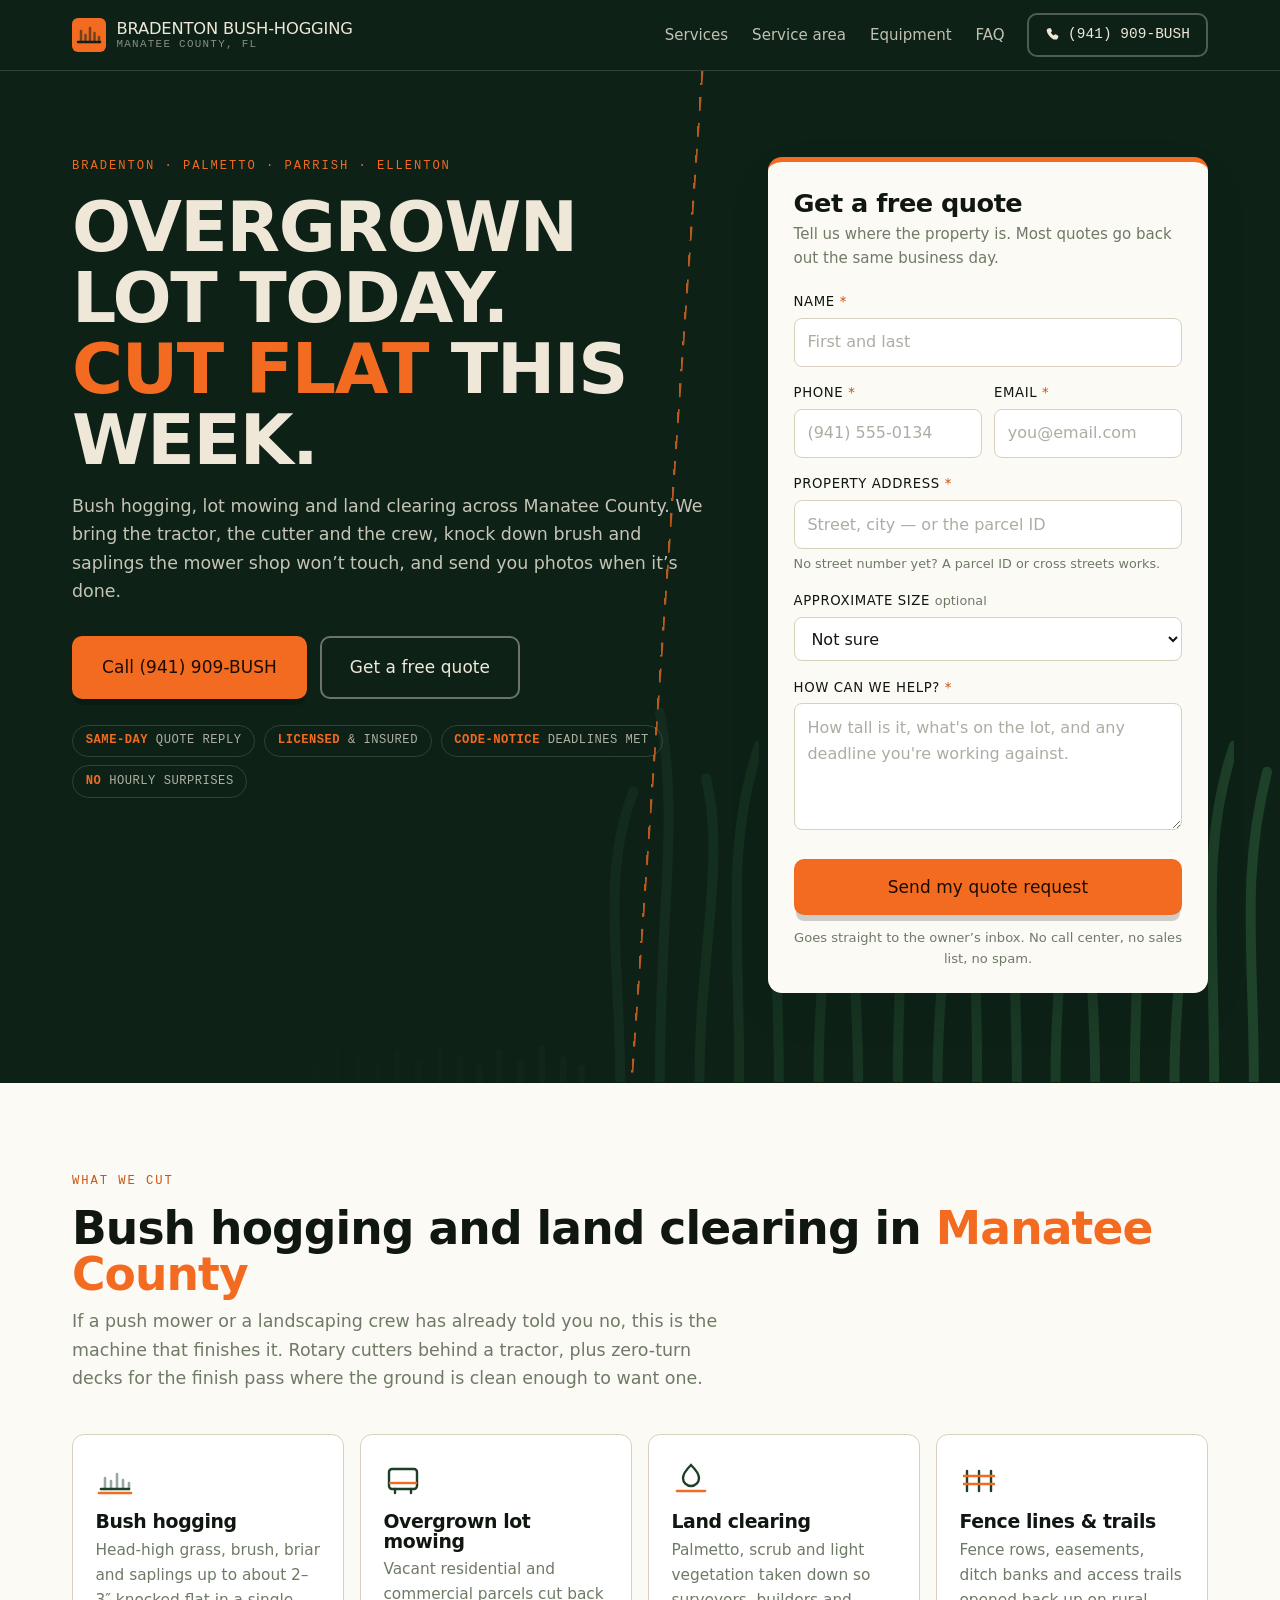
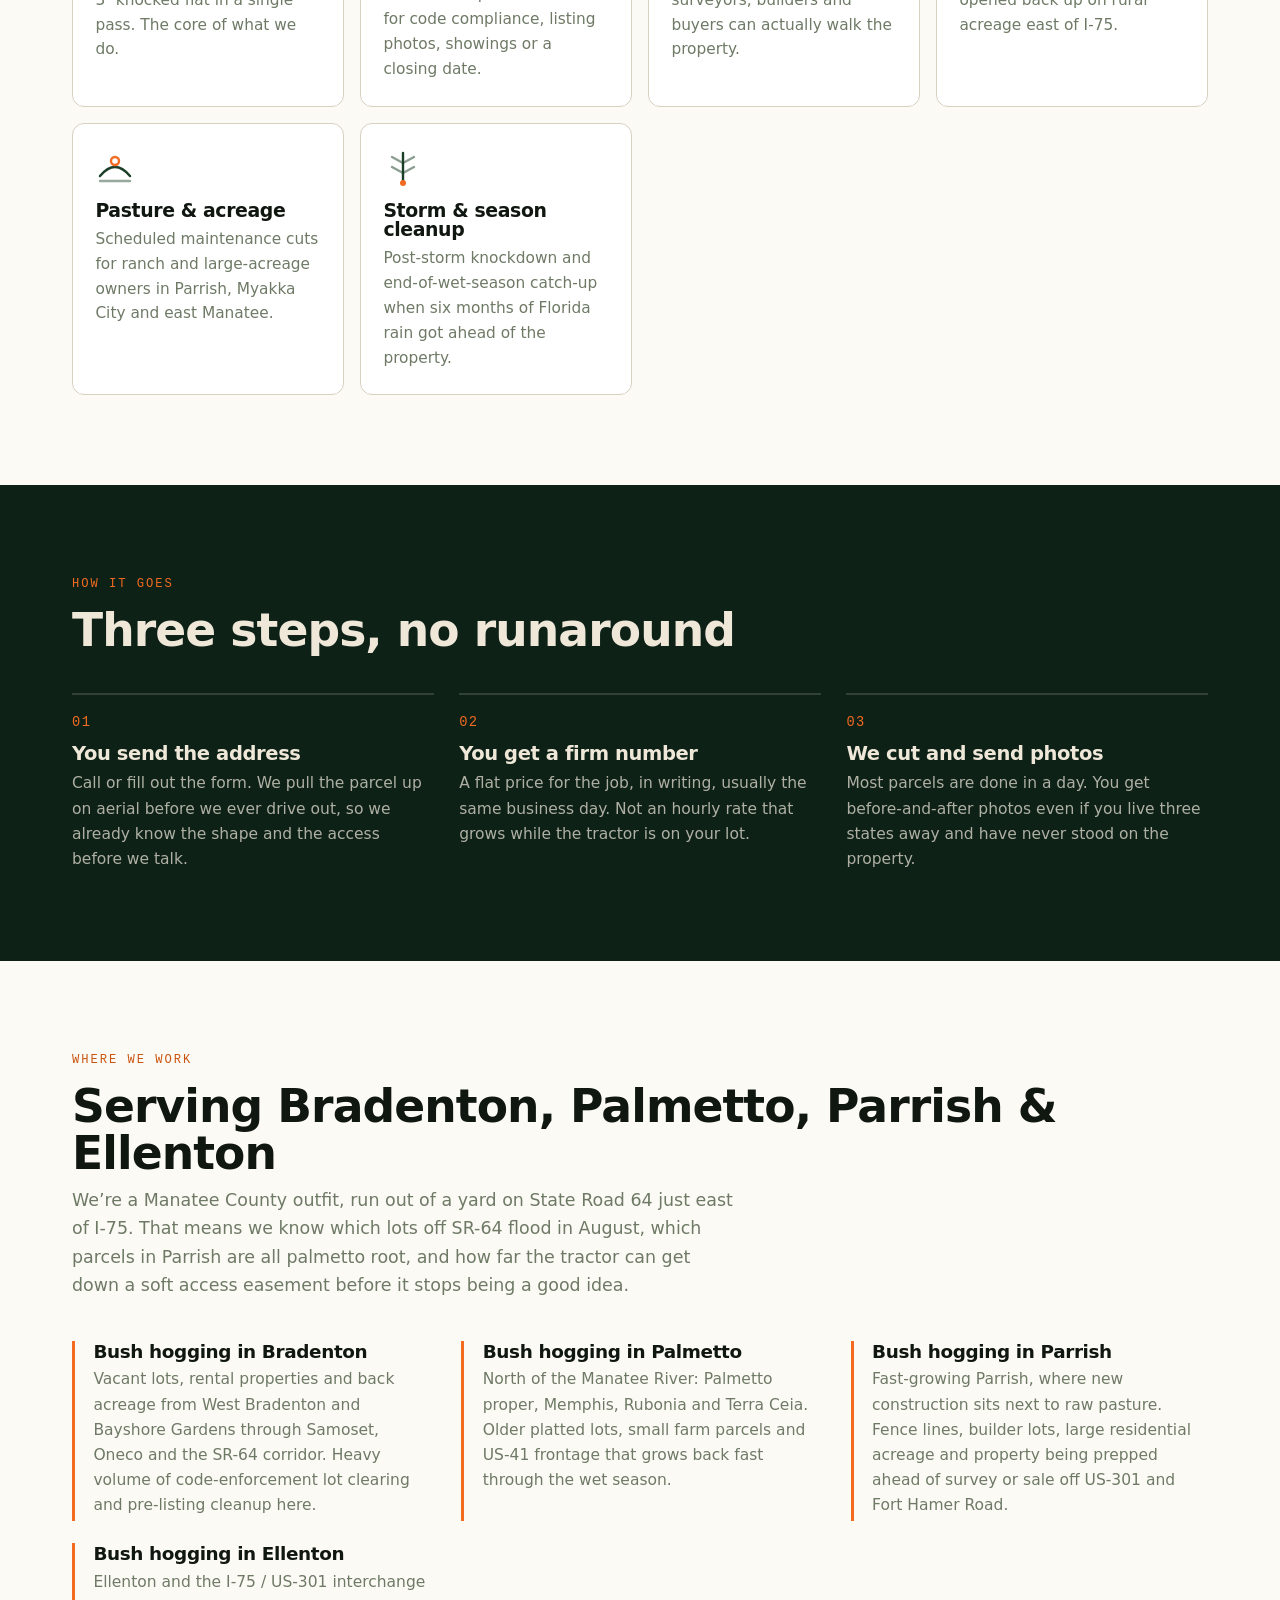
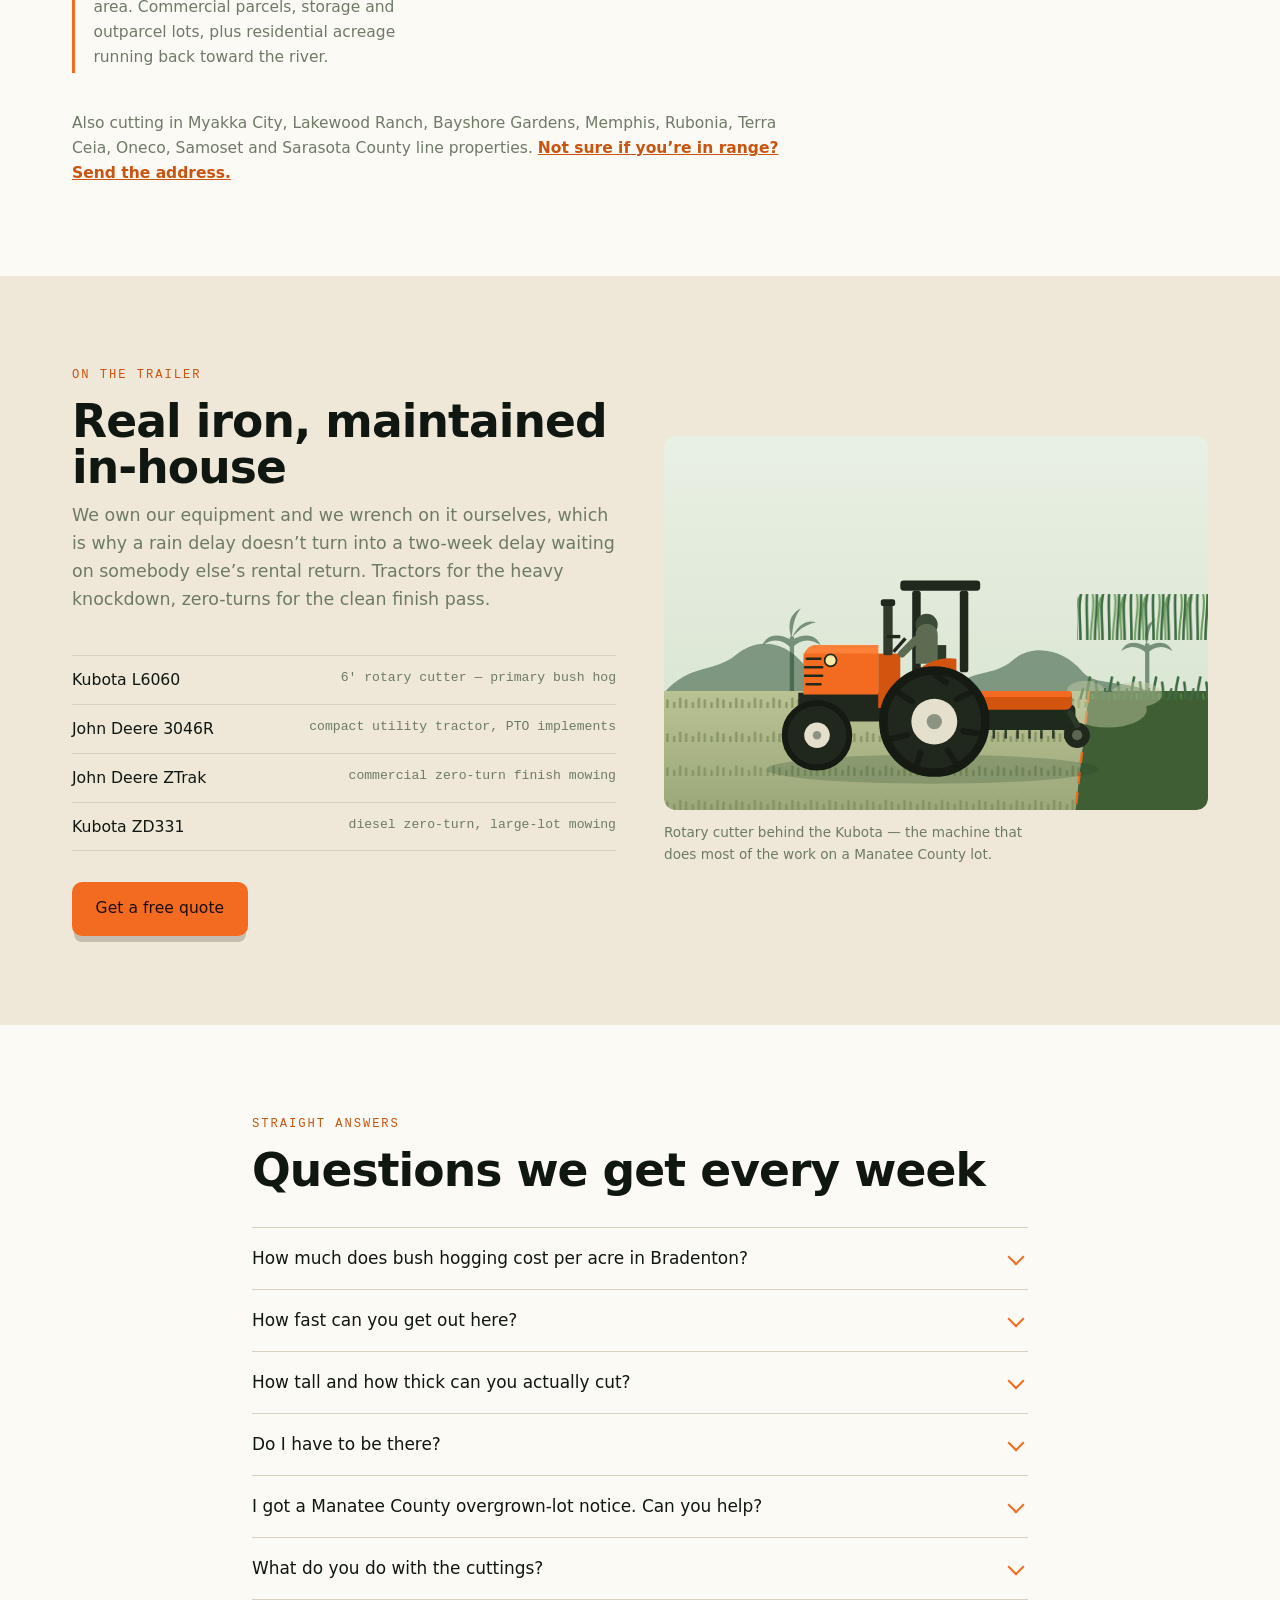
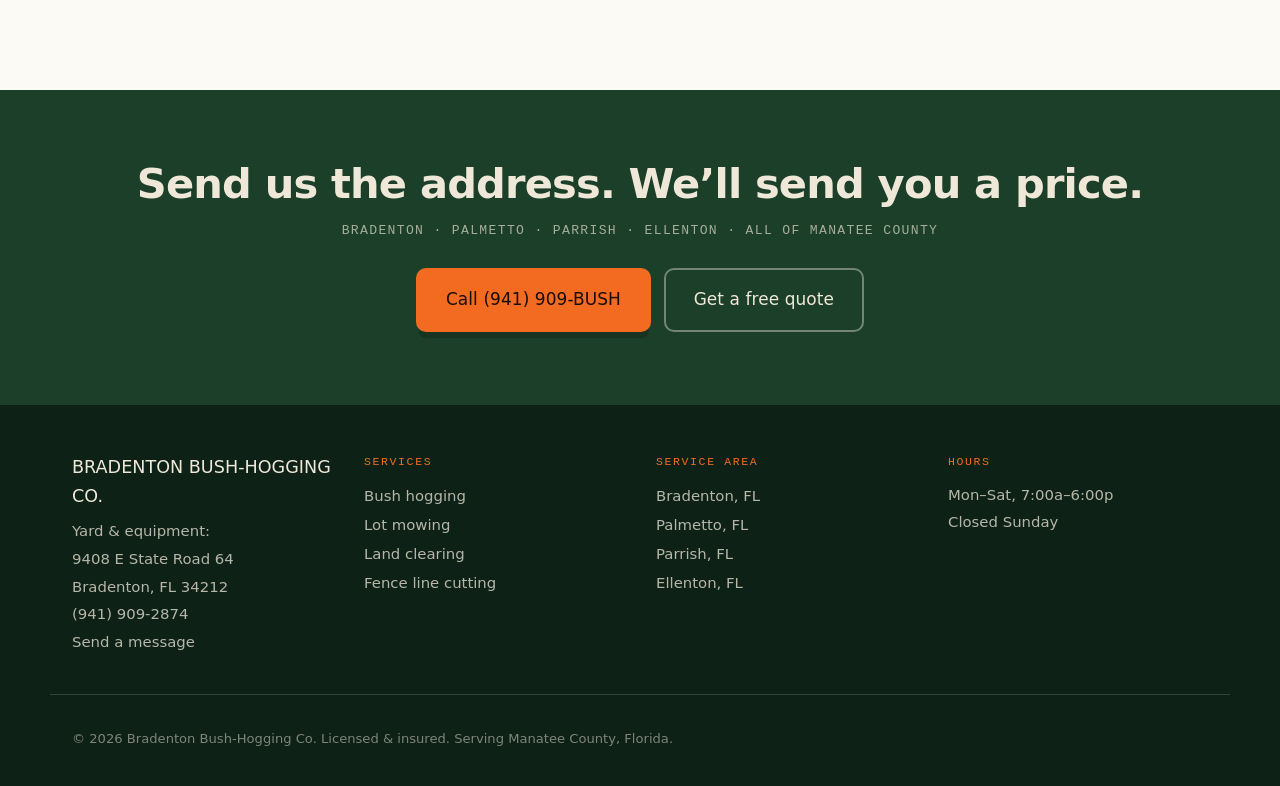
==== commit 77227a11: "Refresh asset versions after restoring design files" ====
--- a/index.html
+++ b/index.html
@@ -36,7 +36,7 @@
 <link rel="preconnect" href="https://fonts.googleapis.com">
 <link rel="preconnect" href="https://fonts.gstatic.com" crossorigin>
 <link href="https://fonts.googleapis.com/css2?family=Archivo:wdth,wght@100..125,400..900&family=Public+Sans:ital,wght@0,400;0,500;0,600;1,400&family=IBM+Plex+Mono:wght@500;600&display=swap" rel="stylesheet">
-<link rel="stylesheet" href="/css/styles.css?v=5">
+<link rel="stylesheet" href="/css/styles.css?v=53a951c">
 
 <!-- ============================================================
      STRUCTURED DATA — LocalBusiness + Services + Service Areas
@@ -581,6 +581,6 @@
   <a class="btn btn--primary btn--block" href="tel:+19419092874" data-track="call-sticky">Call now &mdash; (941) 909-BUSH</a>
 </div>
 
-<script src="/js/main.js?v=5" defer></script>
+<script src="/js/main.js?v=53a951c" defer></script>
 </body>
 </html>
--- a/css/styles.css
+++ b/css/styles.css
@@ -0,0 +1,340 @@
+/* =============================================================
+   Bradenton Bush-Hogging Co.
+   Design tokens — palette pulled off the actual worksite:
+   cut-field shadow green, Florida sand, Kubota orange, Deere green.
+   ============================================================= */
+:root{
+  --field:#0D2117;
+  --field-2:#132D1E;
+  --pasture:#1B3F28;
+  --kubota:#F26B21;
+  --kubota-dk:#D2551200;      /* reserved */
+  --kubota-deep:#C9540F;
+  --deere:#4E8B3C;
+  --sand:#EFE8D9;
+  --paper:#FCFAF5;
+  --ink:#101610;
+  --muted:#6E7A66;
+  --line:#D8D1C0;
+  --line-dark:rgba(239,232,217,.16);
+
+  --display:"Archivo",system-ui,sans-serif;
+  --body:"Public Sans",system-ui,sans-serif;
+  --mono:"IBM Plex Mono",ui-monospace,monospace;
+
+  --shell:1180px;
+  --r:10px;
+  --shadow:0 18px 44px -18px rgba(13,33,23,.45);
+}
+
+*,*::before,*::after{box-sizing:border-box}
+html{scroll-behavior:smooth}
+body{
+  margin:0;
+  background:var(--paper);
+  color:var(--ink);
+  font-family:var(--body);
+  font-size:17px;
+  line-height:1.62;
+  -webkit-font-smoothing:antialiased;
+}
+img,svg{max-width:100%}
+a{color:inherit}
+
+.shell{width:100%;max-width:var(--shell);margin-inline:auto;padding-inline:22px}
+.shell--narrow{max-width:820px}
+
+.skip{position:absolute;left:-9999px}
+.skip:focus{left:12px;top:12px;z-index:99;background:var(--kubota);color:#fff;padding:10px 16px;border-radius:6px}
+
+:focus-visible{outline:3px solid var(--kubota);outline-offset:3px}
+
+/* ---------- type ---------- */
+h1,h2,h3{font-family:var(--display);font-weight:800;line-height:1.02;margin:0;letter-spacing:-.02em}
+
+h1{
+  font-size:clamp(2.5rem,6.2vw,4.35rem);
+  font-variation-settings:"wdth" 112,"wght" 850;
+  text-transform:uppercase;
+}
+h1 em{font-style:normal;color:var(--kubota);display:inline-block}
+
+.h2{
+  font-size:clamp(1.85rem,3.7vw,2.85rem);
+  font-variation-settings:"wdth" 108,"wght" 800;
+  margin-bottom:.55rem;
+}
+.h2--light{color:var(--sand)}
+.mark{color:var(--kubota)}
+
+.eyebrow{
+  font-family:var(--mono);
+  font-size:.76rem;
+  letter-spacing:.16em;
+  text-transform:uppercase;
+  color:var(--kubota);
+  margin:0 0 .85rem;
+}
+.eyebrow--dark{color:var(--kubota-deep)}
+
+.lede,.section-lede{font-size:1.09rem;color:var(--muted);max-width:60ch}
+.section-lede{margin:.4rem 0 2.6rem}
+
+/* ---------- buttons ---------- */
+.btn{
+  --btn-bg:transparent;--btn-fg:var(--ink);--btn-bd:currentColor;
+  display:inline-flex;align-items:center;justify-content:center;gap:.5rem;
+  font-family:var(--display);
+  font-variation-settings:"wdth" 104,"wght" 720;
+  font-size:.97rem;letter-spacing:.005em;
+  padding:.78rem 1.35rem;border-radius:var(--r);
+  border:2px solid var(--btn-bd);
+  background:var(--btn-bg);color:var(--btn-fg);
+  text-decoration:none;cursor:pointer;
+  transition:transform .12s ease,background-color .16s ease,color .16s ease,box-shadow .16s ease;
+}
+.btn:hover{transform:translateY(-2px)}
+.btn:active{transform:translateY(0)}
+
+.btn--primary{--btn-bg:var(--kubota);--btn-fg:#1A0C02;--btn-bd:var(--kubota);box-shadow:0 8px 0 -2px rgba(0,0,0,.18)}
+.btn--primary:hover{--btn-bg:#FF7B31;--btn-bd:#FF7B31}
+.btn--ghost{--btn-bg:transparent;--btn-fg:var(--sand);--btn-bd:rgba(239,232,217,.42)}
+.btn--ghost:hover{--btn-bg:rgba(239,232,217,.1);--btn-bd:var(--sand)}
+.btn--call{--btn-bg:transparent;--btn-fg:var(--sand);--btn-bd:rgba(239,232,217,.3);font-family:var(--mono);font-size:.9rem;padding:.55rem 1rem}
+.btn--call:hover{--btn-bd:var(--kubota);--btn-fg:var(--kubota)}
+.btn--lg{padding:1rem 1.75rem;font-size:1.06rem}
+.btn--block{width:100%}
+
+/* ---------- masthead ---------- */
+.masthead{position:sticky;top:0;z-index:40;background:var(--field);border-bottom:1px solid var(--line-dark)}
+.masthead__inner{display:flex;align-items:center;gap:1.4rem;min-height:70px}
+.brand{display:flex;align-items:center;gap:.65rem;text-decoration:none;color:var(--sand);margin-right:auto}
+.brand__text{display:flex;flex-direction:column;line-height:1.12}
+.brand__name{font-family:var(--display);font-variation-settings:"wdth" 100,"wght" 800;font-size:1.02rem;text-transform:uppercase;letter-spacing:-.01em}
+.brand__sub{font-family:var(--mono);font-size:.68rem;letter-spacing:.12em;text-transform:uppercase;color:rgba(239,232,217,.55)}
+.masthead__nav{display:flex;gap:1.5rem}
+.masthead__nav a{color:rgba(239,232,217,.8);text-decoration:none;font-size:.94rem;font-weight:500}
+.masthead__nav a:hover{color:var(--kubota)}
+
+/* =============================================================
+   HERO  —  signature element: the cut line.
+   Uncut scrub on the right, stubble on the left, the deck's
+   cutting path between them.
+   ============================================================= */
+.hero{position:relative;background:var(--field);color:var(--sand);overflow:hidden;isolation:isolate}
+
+.cutfield{position:absolute;inset:0;z-index:0;pointer-events:none}
+.cutfield::after{
+  content:"";position:absolute;inset:0;z-index:1;
+  background:linear-gradient(100deg,var(--field) 26%,rgba(13,33,23,.82) 54%,rgba(13,33,23,.42) 100%);
+}
+.cutfield__scrub,.cutfield__stubble{position:absolute;inset:0;background-repeat:repeat-x;background-position:bottom;z-index:0}
+.cutfield__scrub{
+  background-image:url("data:image/svg+xml,%3Csvg xmlns='http://www.w3.org/2000/svg' width='72' height='190' viewBox='0 0 72 190'%3E%3Cg fill='none' stroke='%232C5C39' stroke-width='3' stroke-linecap='round'%3E%3Cpath d='M6 190C6 150 2 128 10 96'/%3E%3Cpath d='M18 190c0-46 8-70 2-104'/%3E%3Cpath d='M30 190c0-38-6-62 4-88'/%3E%3Cpath d='M42 190c0-54 6-78 0-112'/%3E%3Cpath d='M54 190c0-40 8-66 2-92'/%3E%3Cpath d='M66 190c0-48-4-72 6-102'/%3E%3C/g%3E%3C/svg%3E");
+  background-size:auto 62%;
+}
+.cutfield__cut{
+  position:absolute;inset:0;width:52%;overflow:hidden;
+  background:var(--field);
+  clip-path:polygon(0 0,100% 0,calc(100% - 78px) 100%,0 100%);
+}
+.cutfield__stubble{
+  background-image:url("data:image/svg+xml,%3Csvg xmlns='http://www.w3.org/2000/svg' width='48' height='190' viewBox='0 0 48 190'%3E%3Cg fill='none' stroke='%231D4227' stroke-width='3' stroke-linecap='round'%3E%3Cpath d='M6 190v-14'/%3E%3Cpath d='M16 190v-9'/%3E%3Cpath d='M26 190v-16'/%3E%3Cpath d='M36 190v-11'/%3E%3Cpath d='M45 190v-7'/%3E%3C/g%3E%3C/svg%3E");
+  background-size:auto 40%;
+}
+.cutfield__blade{
+  position:absolute;top:0;bottom:0;left:52%;width:2px;z-index:2;
+  background:repeating-linear-gradient(to bottom,var(--kubota) 0 14px,transparent 14px 26px);
+  opacity:.75;transform:skewX(-4deg);
+}
+@media (prefers-reduced-motion:no-preference){
+  .cutfield__cut{animation:cut 1.5s cubic-bezier(.2,.75,.25,1) .15s both}
+  .cutfield__blade{animation:blade 1.5s cubic-bezier(.2,.75,.25,1) .15s both}
+  @keyframes cut{from{width:0}to{width:52%}}
+  @keyframes blade{from{left:0;opacity:1}to{left:52%;opacity:.75}}
+}
+
+.hero__grid{
+  position:relative;z-index:1;
+  display:grid;grid-template-columns:minmax(0,1.05fr) minmax(0,440px);
+  gap:3.2rem;align-items:start;
+  padding:clamp(3rem,7vw,5.4rem) 22px clamp(3.4rem,7vw,5.6rem);
+}
+.hero__copy h1{margin-bottom:1.1rem}
+.hero .lede{color:rgba(239,232,217,.82)}
+.hero__cta{display:flex;flex-wrap:wrap;gap:.8rem;margin:1.9rem 0 1.6rem}
+
+.proof{display:flex;flex-wrap:wrap;gap:.5rem .55rem;list-style:none;padding:0;margin:0}
+.proof li{
+  font-family:var(--mono);font-size:.76rem;letter-spacing:.04em;text-transform:uppercase;
+  color:rgba(239,232,217,.72);
+  border:1px solid var(--line-dark);border-radius:100px;padding:.34rem .8rem;
+}
+.proof strong{color:var(--kubota);font-weight:600}
+
+/* ---------- lead form ---------- */
+.quote{
+  background:var(--paper);color:var(--ink);
+  border-radius:14px;box-shadow:var(--shadow);
+  border-top:5px solid var(--kubota);
+  padding:1.7rem 1.6rem 1.5rem;
+  scroll-margin-top:90px;
+}
+.quote__head h2{font-size:1.6rem;font-variation-settings:"wdth" 104,"wght" 800}
+.quote__head p{margin:.4rem 0 1.25rem;font-size:.94rem;color:var(--muted)}
+
+.field{margin-bottom:.95rem}
+.field-row{display:grid;grid-template-columns:1fr 1fr;gap:.75rem}
+.field label{
+  display:block;font-family:var(--display);font-variation-settings:"wdth" 100,"wght" 680;
+  font-size:.83rem;text-transform:uppercase;letter-spacing:.045em;margin-bottom:.34rem;
+}
+.req{color:var(--kubota-deep)}
+.opt{font-family:var(--body);text-transform:none;letter-spacing:0;font-weight:400;color:var(--muted);font-size:.8rem}
+
+.field input,.field select,.field textarea{
+  width:100%;font:inherit;font-size:1rem;color:var(--ink);
+  background:#fff;border:1.5px solid var(--line);border-radius:8px;
+  padding:.66rem .8rem;transition:border-color .15s ease,box-shadow .15s ease;
+}
+.field textarea{resize:vertical;min-height:96px}
+.field input:focus,.field select:focus,.field textarea:focus{
+  border-color:var(--kubota);box-shadow:0 0 0 3px rgba(242,107,33,.16);outline:none;
+}
+.field input::placeholder,.field textarea::placeholder{color:#A9AFA2}
+.field .hint{font-size:.8rem;color:var(--muted);margin:.32rem 0 0}
+.field .err{font-size:.83rem;color:#B3320F;margin:.32rem 0 0;font-weight:500}
+.field[data-invalid] input,.field[data-invalid] textarea,.field[data-invalid] select{border-color:#B3320F;background:#FEF6F3}
+
+/* honeypot */
+.hp{position:absolute;left:-9999px;width:1px;height:1px;overflow:hidden}
+
+#submitBtn{margin-top:.35rem;position:relative}
+.btn__spinner{display:none;width:16px;height:16px;border:2px solid rgba(0,0,0,.25);border-top-color:#1A0C02;border-radius:50%;animation:spin .7s linear infinite}
+@keyframes spin{to{transform:rotate(360deg)}}
+#submitBtn[data-busy] .btn__spinner{display:block}
+#submitBtn[data-busy]{pointer-events:none;opacity:.75}
+
+.microcopy{font-size:.82rem;color:var(--muted);text-align:center;margin:.7rem 0 0}
+
+.formstatus{margin-top:.9rem}
+.formstatus:empty{margin:0}
+.formstatus .ok,.formstatus .bad{border-radius:10px;padding:.9rem 1rem;font-size:.95rem}
+.formstatus .ok{background:#E9F2E4;border:1.5px solid var(--deere);color:#22421A}
+.formstatus .bad{background:#FCEFE9;border:1.5px solid #B3320F;color:#8A2409}
+.formstatus strong{display:block;font-family:var(--display);font-variation-settings:"wght" 780;margin-bottom:.15rem}
+
+/* ---------- bands ---------- */
+.band{padding:clamp(3.4rem,7vw,5.6rem) 0}
+.band--dark{background:var(--field);color:var(--sand)}
+.band--sand{background:var(--sand)}
+
+/* services */
+.cards{display:grid;grid-template-columns:repeat(auto-fit,minmax(268px,1fr));gap:1rem}
+.card{
+  background:#fff;border:1.5px solid var(--line);border-radius:12px;padding:1.5rem 1.4rem;
+  transition:border-color .16s ease,transform .16s ease,box-shadow .16s ease;
+}
+.card:hover{border-color:var(--kubota);transform:translateY(-3px);box-shadow:0 14px 30px -18px rgba(13,33,23,.4)}
+.card__icon{width:40px;height:40px;color:var(--pasture);margin-bottom:.85rem;display:block}
+.card h3{font-size:1.18rem;font-variation-settings:"wdth" 102,"wght" 780;margin-bottom:.4rem}
+.card p{margin:0;font-size:.96rem;color:var(--muted)}
+
+/* process */
+.steps{list-style:none;padding:0;margin:2.4rem 0 0;display:grid;grid-template-columns:repeat(auto-fit,minmax(260px,1fr));gap:1.6rem}
+.step{border-top:2px solid var(--line-dark);padding-top:1.1rem}
+.step__n{font-family:var(--mono);font-size:.86rem;color:var(--kubota);letter-spacing:.1em;display:block;margin-bottom:.6rem}
+.step h3{font-size:1.22rem;color:var(--sand);margin-bottom:.45rem;font-variation-settings:"wdth" 102,"wght" 780}
+.step p{margin:0;color:rgba(239,232,217,.72);font-size:.97rem}
+
+/* service areas */
+.areas{display:grid;grid-template-columns:repeat(auto-fit,minmax(290px,1fr));gap:1.4rem 2rem}
+.area{border-left:3px solid var(--kubota);padding:.15rem 0 .15rem 1.15rem}
+.area h3{font-size:1.15rem;font-variation-settings:"wdth" 102,"wght" 780;margin-bottom:.35rem}
+.area p{margin:0;color:var(--muted);font-size:.97rem}
+.areas__also{margin:2.4rem 0 0;font-size:.97rem;color:var(--muted);max-width:72ch}
+.areas__also a{color:var(--kubota-deep);font-weight:600}
+
+/* equipment */
+.equip{display:grid;grid-template-columns:minmax(0,1fr) minmax(0,1fr);gap:3rem;align-items:center}
+.equip__art{margin:0}
+.equip__art img{display:block;width:100%;height:auto;border-radius:12px}
+.equip__art figcaption{font-size:.85rem;color:var(--muted);margin-top:.7rem;max-width:44ch}
+.spec{list-style:none;padding:0;margin:0 0 1.9rem;border-top:1px solid var(--line)}
+.spec li{display:flex;flex-wrap:wrap;gap:.2rem 1rem;justify-content:space-between;padding:.7rem 0;border-bottom:1px solid var(--line)}
+.spec__k{font-family:var(--display);font-variation-settings:"wdth" 100,"wght" 760;font-size:.98rem}
+.spec__v{font-family:var(--mono);font-size:.82rem;color:var(--muted);text-align:right}
+
+/* faq */
+.faq{border-top:1.5px solid var(--line);margin-top:2rem}
+.qa{border-bottom:1.5px solid var(--line)}
+.qa summary{
+  cursor:pointer;list-style:none;padding:1.05rem 2.2rem 1.05rem 0;position:relative;
+  font-family:var(--display);font-variation-settings:"wdth" 102,"wght" 740;font-size:1.06rem;
+}
+.qa summary::-webkit-details-marker{display:none}
+.qa summary::after{
+  content:"";position:absolute;right:.35rem;top:1.45rem;width:12px;height:12px;
+  border-right:2.5px solid var(--kubota);border-bottom:2.5px solid var(--kubota);
+  transform:rotate(45deg);transition:transform .18s ease;
+}
+.qa[open] summary::after{transform:rotate(-135deg)}
+.qa__body{padding:0 0 1.15rem}
+.qa__body p{margin:0;color:var(--muted)}
+
+/* closer */
+.closer{background:var(--pasture);color:var(--sand);padding:clamp(3rem,6vw,4.6rem) 0;text-align:center}
+.closer h2{font-family:var(--display);font-size:clamp(1.7rem,3.6vw,2.6rem);font-variation-settings:"wdth" 106,"wght" 800}
+.closer p{font-family:var(--mono);font-size:.82rem;letter-spacing:.1em;text-transform:uppercase;color:rgba(239,232,217,.65);margin:.9rem 0 1.7rem}
+.closer__cta{display:flex;flex-wrap:wrap;gap:.8rem;justify-content:center}
+
+/* footer */
+.foot{background:var(--field);color:rgba(239,232,217,.75);padding:3rem 0 1.5rem;font-size:.93rem}
+.foot__grid{display:grid;grid-template-columns:repeat(auto-fit,minmax(180px,1fr));gap:2rem}
+.foot__name{font-family:var(--display);font-variation-settings:"wdth" 102,"wght" 800;font-size:1.1rem;color:var(--sand);margin:0 0 .5rem;text-transform:uppercase}
+.foot__h{font-family:var(--mono);font-size:.72rem;letter-spacing:.14em;text-transform:uppercase;color:var(--kubota);margin:0 0 .6rem}
+.foot__nap{margin:0;line-height:1.85}
+.foot ul{list-style:none;padding:0;margin:0;line-height:1.95}
+.foot a{color:inherit;text-decoration:none}
+.foot a:hover{color:var(--kubota)}
+.foot__legal{margin-top:2.4rem;padding-top:1.2rem;border-top:1px solid var(--line-dark);font-size:.82rem;color:rgba(239,232,217,.5)}
+
+/* sticky mobile call bar */
+.callbar{display:none}
+
+/* =============================================================
+   RESPONSIVE
+   ============================================================= */
+@media (max-width:1000px){
+  .hero__grid{grid-template-columns:1fr;gap:2.4rem}
+  .equip{grid-template-columns:1fr;gap:2rem}
+  .equip__art{order:-1}
+  .masthead__nav{display:none}
+}
+@media (max-width:640px){
+  body{font-size:16px}
+  .masthead__call{font-size:.8rem;padding:.5rem .7rem}
+  .brand__sub{display:none}
+  .cutfield__cut{width:60%}
+  .cutfield::after{background:linear-gradient(180deg,var(--field) 34%,rgba(13,33,23,.9) 62%,rgba(13,33,23,.55) 100%)}
+  .field-row{grid-template-columns:1fr}
+  .quote{padding:1.4rem 1.15rem 1.25rem}
+  .hero__cta .btn{width:100%}
+  .closer__cta .btn{width:100%}
+  .spec li{justify-content:flex-start}
+  .spec__v{text-align:left;width:100%}
+
+  /* keep the phone one tap away, and keep it off the form */
+  .callbar{
+    display:block;position:fixed;left:0;right:0;bottom:0;z-index:50;
+    padding:.6rem .8rem calc(.6rem + env(safe-area-inset-bottom));
+    background:rgba(13,33,23,.96);border-top:1px solid var(--line-dark);
+    backdrop-filter:blur(6px);
+  }
+  body{padding-bottom:74px}
+}
+
+@media (prefers-reduced-motion:reduce){
+  *{animation-duration:.001ms !important;transition-duration:.001ms !important}
+  html{scroll-behavior:auto}
+}
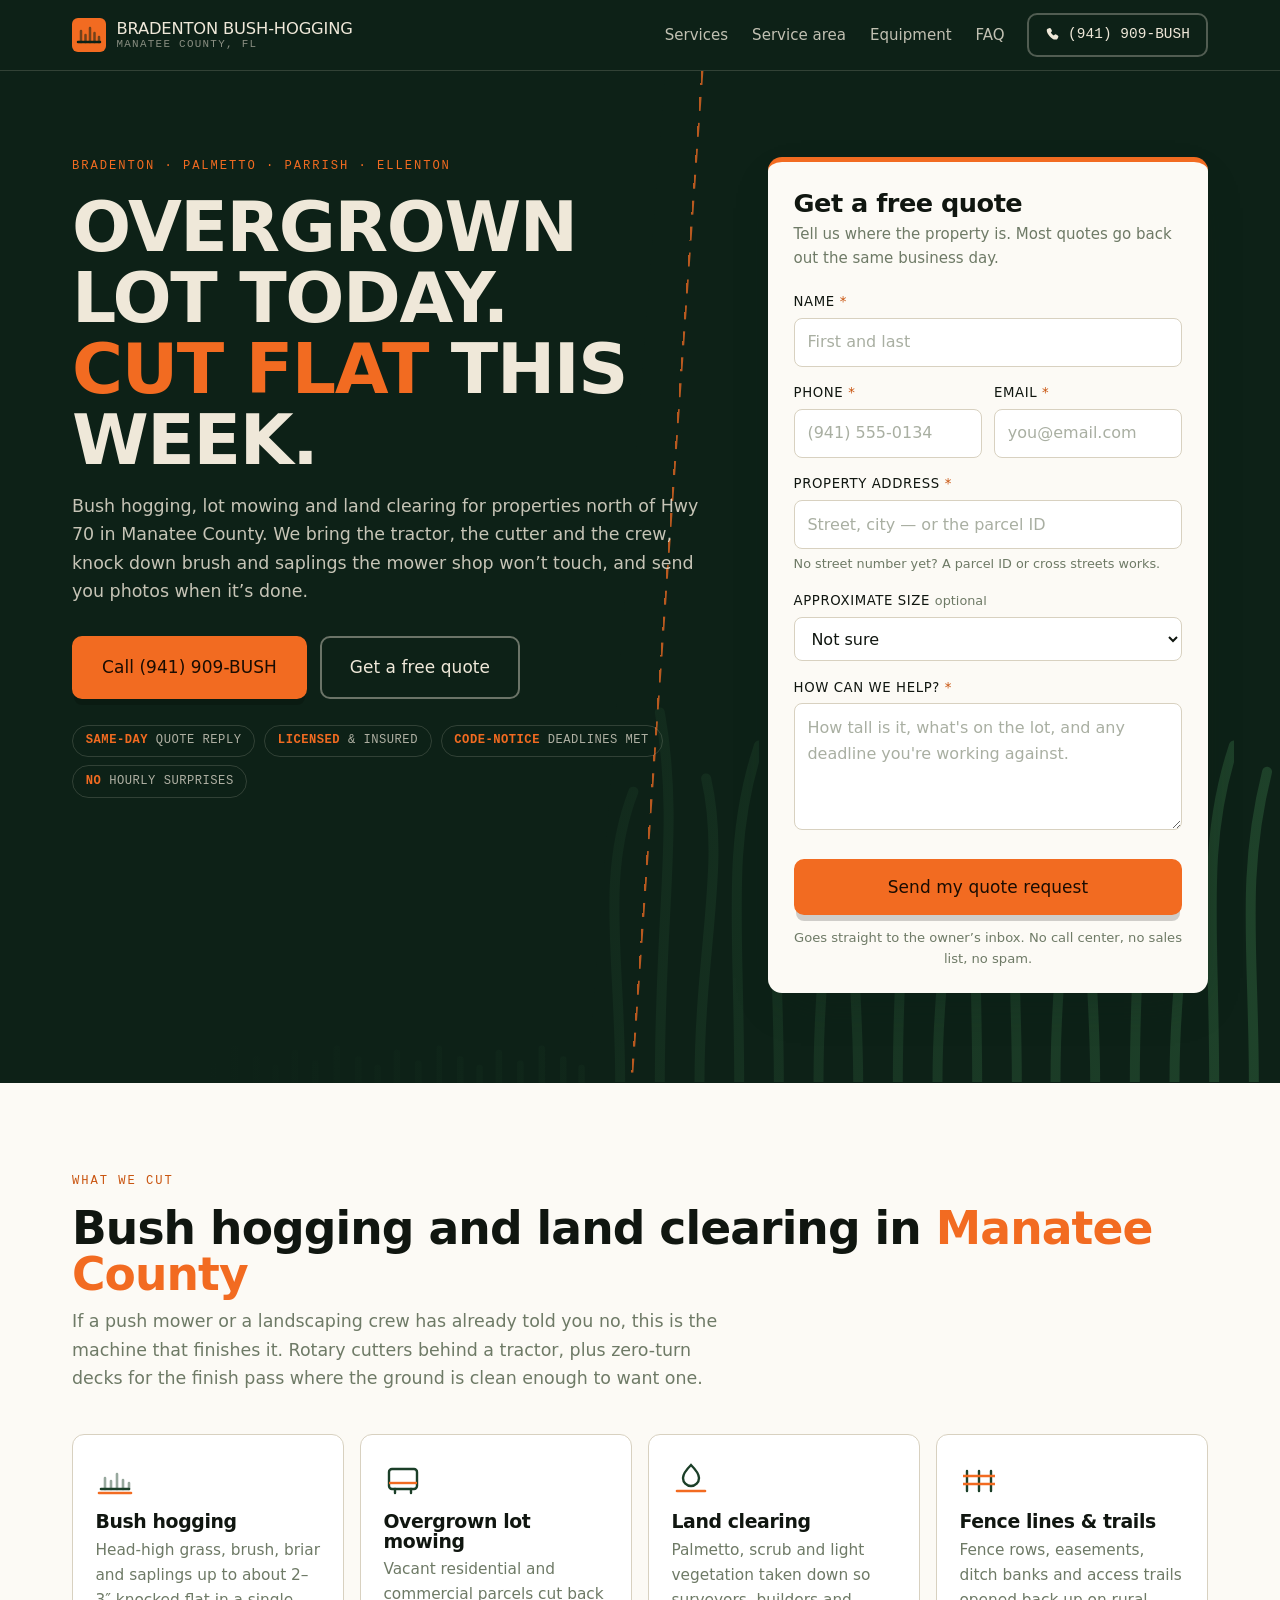
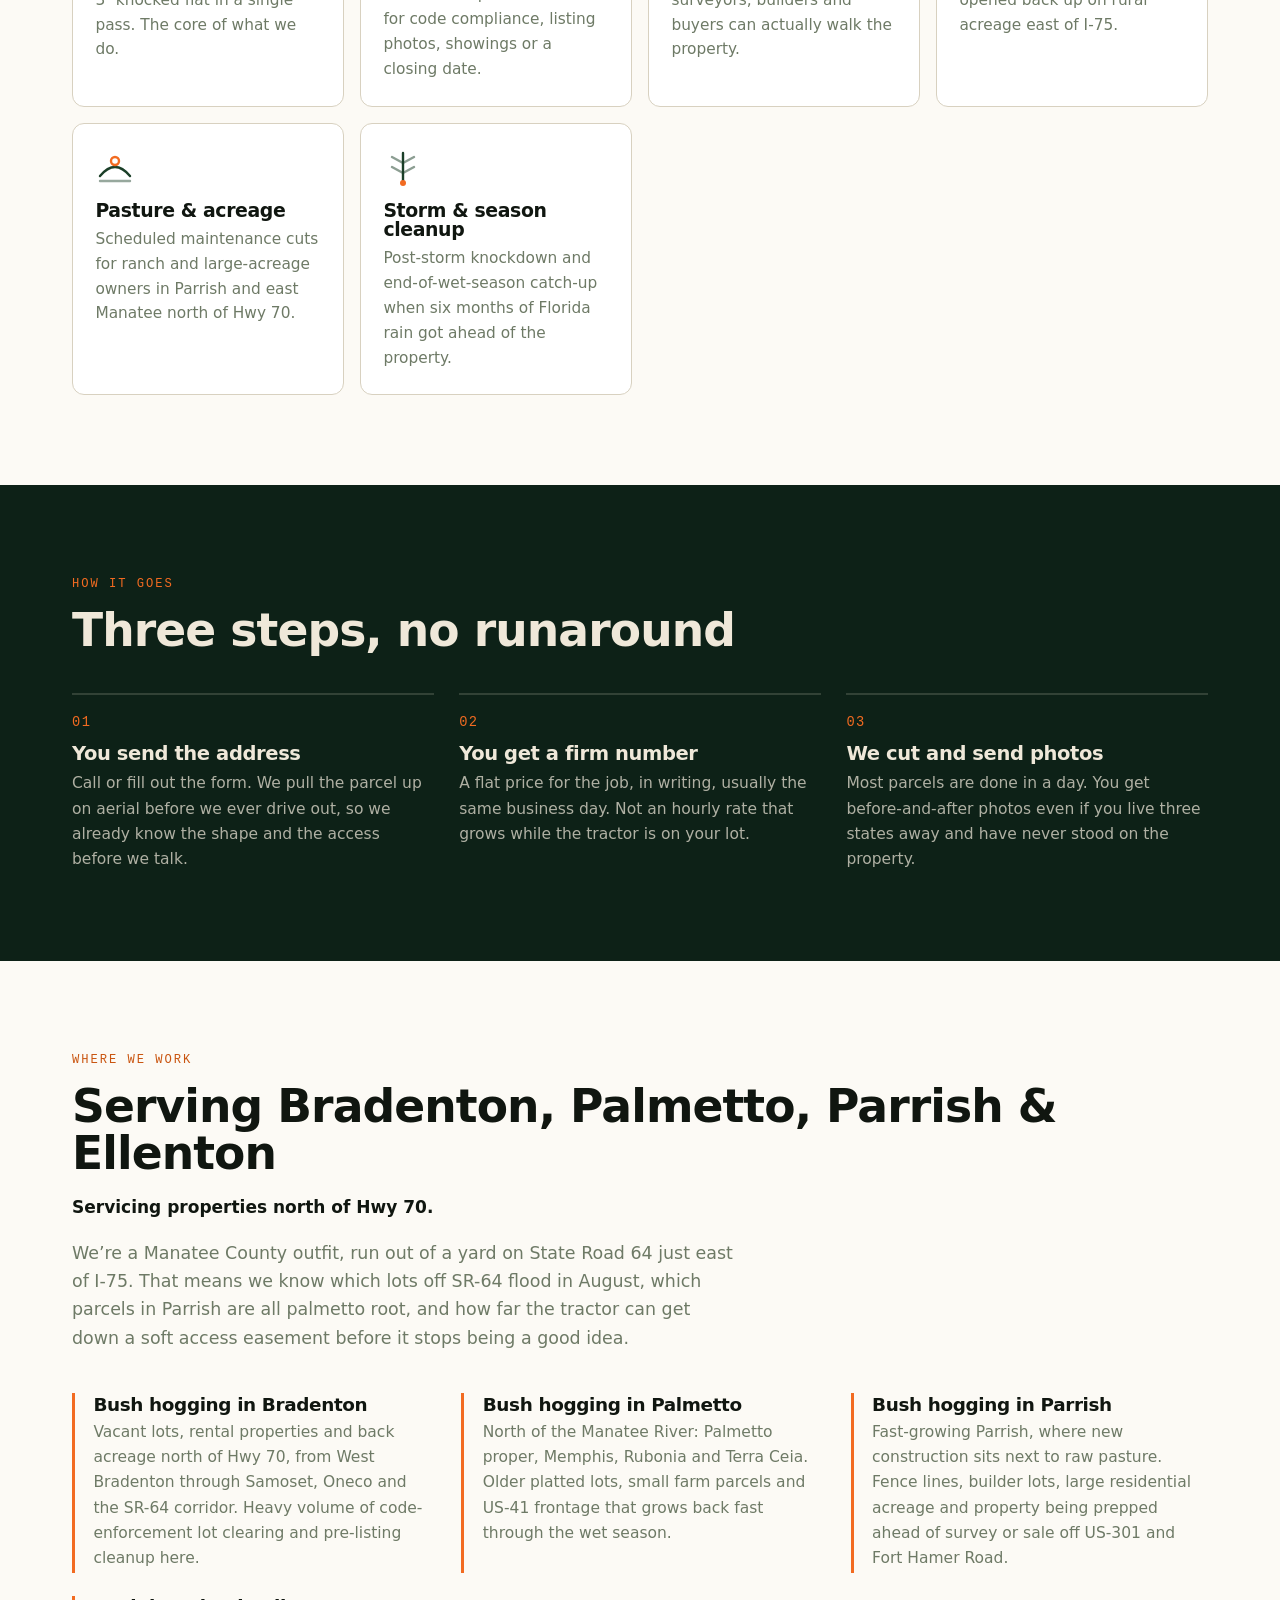
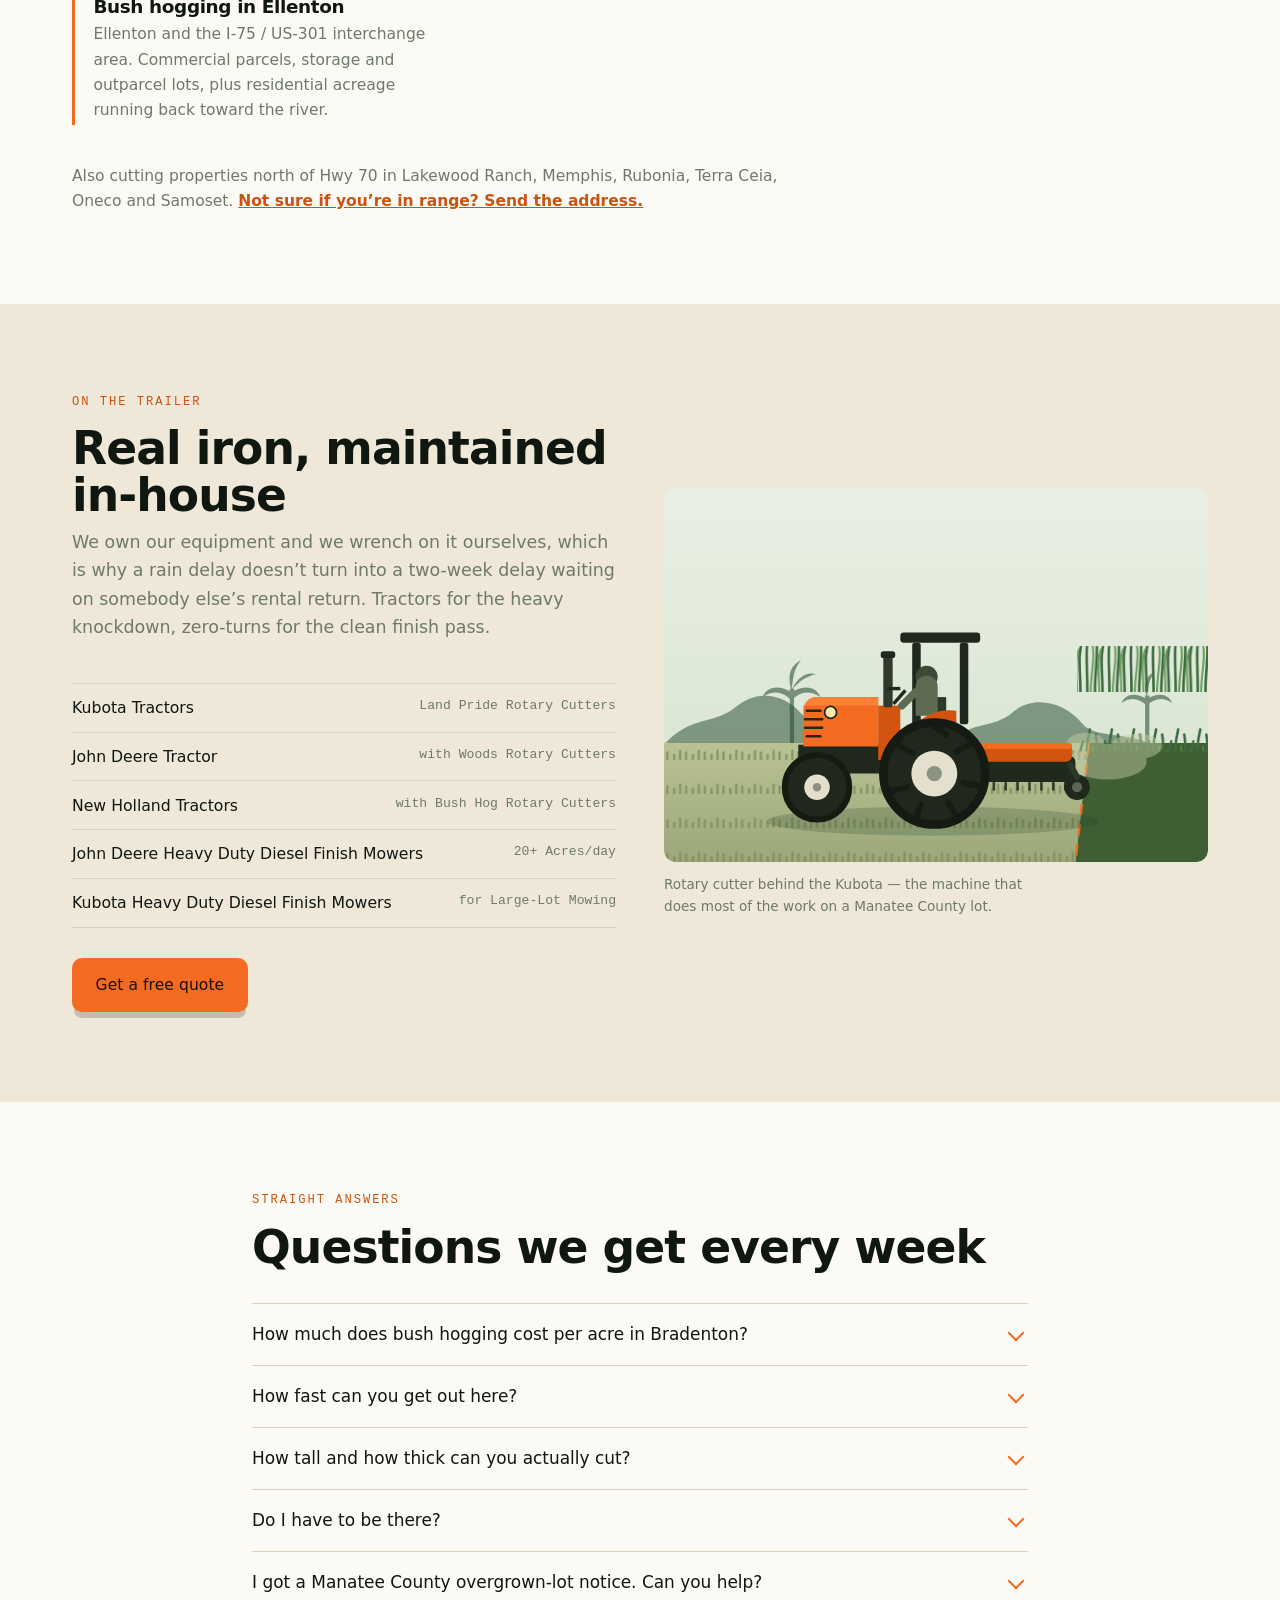
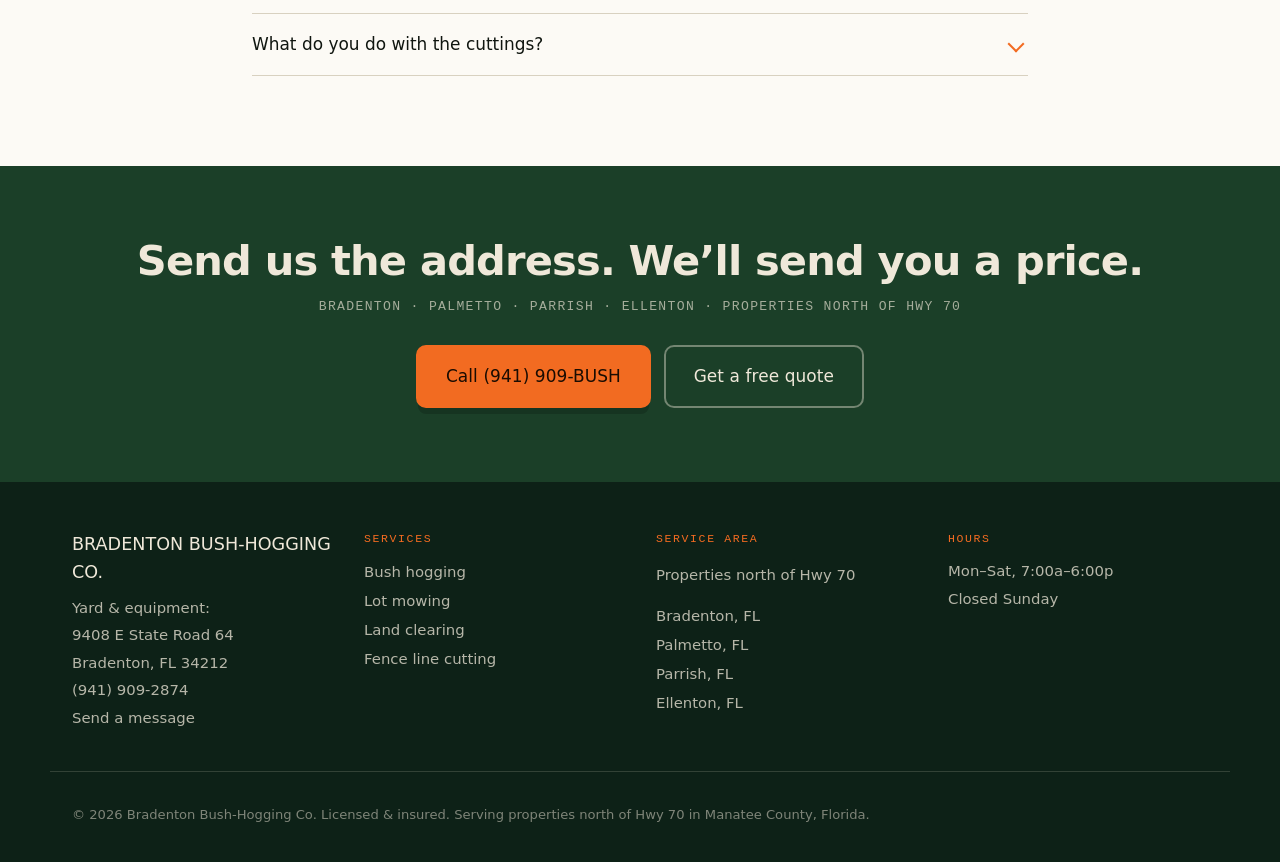
==== commit 8cbc0cf5: "Update service area north of Hwy 70 and replace equipment list" ====
--- a/index.html
+++ b/index.html
@@ -8,7 +8,7 @@
      PRIMARY SEO META  —  target: bush hogging + Bradenton/Palmetto/Parrish/Ellenton
      ============================================================ -->
 <title>Bush Hogging Bradenton FL | Land Clearing &amp; Lot Mowing</title>
-<meta name="description" content="Bush hogging, lot mowing &amp; land clearing in Bradenton, Palmetto, Parrish &amp; Ellenton FL. Overgrown lots cut back fast. Free quote, same-week scheduling.">
+<meta name="description" content="Bush hogging, lot mowing &amp; land clearing north of Hwy 70 in Bradenton, Palmetto, Parrish &amp; Ellenton FL. Overgrown lots cut back fast. Free quote, same-week scheduling.">
 <link rel="canonical" href="https://bradentonbushhogging.com/">
 <meta name="robots" content="index, follow, max-image-preview:large">
 
@@ -22,7 +22,7 @@
 <meta property="og:type" content="website">
 <meta property="og:site_name" content="Bradenton Bush-Hogging Co.">
 <meta property="og:title" content="Bush Hogging Bradenton FL | Overgrown Lots Cleared Fast">
-<meta property="og:description" content="Tractor-mounted bush hogging and land clearing across Bradenton, Palmetto, Parrish and Ellenton. Free on-site quote, same-week scheduling.">
+<meta property="og:description" content="Tractor-mounted bush hogging and land clearing for properties north of Hwy 70 in Bradenton, Palmetto, Parrish and Ellenton. Free on-site quote, same-week scheduling.">
 <meta property="og:url" content="https://bradentonbushhogging.com/">
 <meta property="og:image" content="https://bradentonbushhogging.com/assets/img/og-bush-hogging-bradenton-fl.png">
 <meta property="og:image:width" content="1200">
@@ -51,7 +51,7 @@
       "name": "Bradenton Bush-Hogging Co.",
       "alternateName": "Bradenton Bush Hogging",
       "url": "https://bradentonbushhogging.com/",
-      "description": "Bush hogging, lot mowing and land clearing contractor serving Bradenton, Palmetto, Parrish and Ellenton, Florida. Tractor-mounted rotary cutting for overgrown lots, pastures, fence lines and acreage.",
+      "description": "Bush hogging, lot mowing and land clearing contractor serving properties north of Hwy 70 in Bradenton, Palmetto, Parrish and Ellenton, Florida. Tractor-mounted rotary cutting for overgrown lots, pastures, fence lines and acreage.",
       "telephone": "+19419092874",
       "priceRange": "$$",
       "image": "https://bradentonbushhogging.com/assets/img/og-bush-hogging-bradenton-fl.png",
@@ -74,12 +74,11 @@
         { "@type": "City", "name": "Palmetto", "sameAs": "https://en.wikipedia.org/wiki/Palmetto,_Florida" },
         { "@type": "City", "name": "Parrish", "sameAs": "https://en.wikipedia.org/wiki/Parrish,_Florida" },
         { "@type": "City", "name": "Ellenton", "sameAs": "https://en.wikipedia.org/wiki/Ellenton,_Florida" },
-        { "@type": "AdministrativeArea", "name": "Manatee County, Florida" }
+        { "@type": "Place", "name": "Manatee County properties north of Hwy 70, Florida" }
       ],
       "serviceArea": {
-        "@type": "GeoCircle",
-        "geoMidpoint": { "@type": "GeoCoordinates", "latitude": 27.4850111, "longitude": -82.4481625 },
-        "geoRadius": "40000"
+        "@type": "Place",
+        "name": "Properties north of Hwy 70 in Manatee County, Florida"
       },
       "openingHoursSpecification": [{
         "@type": "OpeningHoursSpecification",
@@ -149,7 +148,7 @@
         {
           "@type": "Question",
           "name": "What areas do you serve?",
-          "acceptedAnswer": { "@type": "Answer", "text": "Bradenton, Palmetto, Parrish and Ellenton, plus the surrounding Manatee County communities — West Bradenton, Bayshore Gardens, Samoset, Oneco, Memphis, Rubonia, Terra Ceia, Myakka City and the SR-64 and US-301 corridors." }
+          "acceptedAnswer": { "@type": "Answer", "text": "We service properties north of Hwy 70 in Bradenton, Palmetto, Parrish and Ellenton, plus surrounding Manatee County communities — West Bradenton, Samoset, Oneco, Memphis, Rubonia, Terra Ceia and the SR-64 and US-301 corridors." }
         }
       ]
     }
@@ -208,7 +207,7 @@
       <h1>Overgrown lot today.<br><em>Cut flat</em> this week.</h1>
 
       <p class="lede">
-        Bush hogging, lot mowing and land clearing across Manatee County. We bring the
+        Bush hogging, lot mowing and land clearing for properties north of Hwy 70 in Manatee County. We bring the
         tractor, the cutter and the crew, knock down brush and saplings the mower shop
         won&rsquo;t touch, and send you photos when it&rsquo;s done.
       </p>
@@ -361,7 +360,7 @@
       <article class="card">
         <svg class="card__icon" viewBox="0 0 40 40" aria-hidden="true" focusable="false"><path d="M5 28c5-6 10-9 15-9s10 3 15 9" stroke="currentColor" stroke-width="2.4" fill="none" stroke-linecap="round"/><circle cx="20" cy="13" r="4" stroke="var(--kubota)" stroke-width="2.4" fill="none"/><path d="M5 33h30" stroke="currentColor" stroke-width="2.4" stroke-linecap="round" opacity=".45"/></svg>
         <h3>Pasture &amp; acreage</h3>
-        <p>Scheduled maintenance cuts for ranch and large-acreage owners in Parrish, Myakka City and east Manatee.</p>
+        <p>Scheduled maintenance cuts for ranch and large-acreage owners in Parrish and east Manatee north of Hwy 70.</p>
       </article>
 
       <article class="card">
@@ -404,6 +403,7 @@
   <div class="shell">
     <p class="eyebrow eyebrow--dark">Where we work</p>
     <h2 class="h2">Serving Bradenton, Palmetto, Parrish &amp; Ellenton</h2>
+    <p><strong>Servicing properties north of Hwy 70.</strong></p>
     <p class="section-lede">
       We&rsquo;re a Manatee County outfit, run out of a yard on State Road 64 just east of
       I-75. That means we know which lots off SR-64 flood in August, which parcels in
@@ -415,8 +415,8 @@
       <article class="area">
         <h3>Bush hogging in Bradenton</h3>
         <p>
-          Vacant lots, rental properties and back acreage from West Bradenton and Bayshore
-          Gardens through Samoset, Oneco and the SR-64 corridor. Heavy volume of
+          Vacant lots, rental properties and back acreage north of Hwy 70, from West Bradenton
+          through Samoset, Oneco and the SR-64 corridor. Heavy volume of
           code-enforcement lot clearing and pre-listing cleanup here.
         </p>
       </article>
@@ -446,8 +446,8 @@
     </div>
 
     <p class="areas__also">
-      Also cutting in Myakka City, Lakewood Ranch, Bayshore Gardens, Memphis, Rubonia,
-      Terra Ceia, Oneco, Samoset and Sarasota County line properties.
+      Also cutting properties north of Hwy 70 in Lakewood Ranch, Memphis, Rubonia,
+      Terra Ceia, Oneco and Samoset.
       <a href="#quote">Not sure if you&rsquo;re in range? Send the address.</a>
     </p>
   </div>
@@ -465,10 +465,11 @@
         return. Tractors for the heavy knockdown, zero-turns for the clean finish pass.
       </p>
       <ul class="spec" role="list">
-        <li><span class="spec__k">Kubota L6060</span><span class="spec__v">6&prime; rotary cutter — primary bush hog</span></li>
-        <li><span class="spec__k">John Deere 3046R</span><span class="spec__v">compact utility tractor, PTO implements</span></li>
-        <li><span class="spec__k">John Deere ZTrak</span><span class="spec__v">commercial zero-turn finish mowing</span></li>
-        <li><span class="spec__k">Kubota ZD331</span><span class="spec__v">diesel zero-turn, large-lot mowing</span></li>
+        <li><span class="spec__k">Kubota Tractors</span><span class="spec__v">Land Pride Rotary Cutters</span></li>
+        <li><span class="spec__k">John Deere Tractor</span><span class="spec__v">with Woods Rotary Cutters</span></li>
+        <li><span class="spec__k">New Holland Tractors</span><span class="spec__v">with Bush Hog Rotary Cutters</span></li>
+        <li><span class="spec__k">John Deere Heavy Duty Diesel Finish Mowers</span><span class="spec__v">20+ Acres/day</span></li>
+        <li><span class="spec__k">Kubota Heavy Duty Diesel Finish Mowers</span><span class="spec__v">for Large-Lot Mowing</span></li>
       </ul>
       <a class="btn btn--primary" href="#quote">Get a free quote</a>
     </div>
@@ -526,7 +527,7 @@
 <section class="closer">
   <div class="shell closer__inner">
     <h2>Send us the address. We&rsquo;ll send you a price.</h2>
-    <p>Bradenton &middot; Palmetto &middot; Parrish &middot; Ellenton &middot; all of Manatee County</p>
+    <p>Bradenton &middot; Palmetto &middot; Parrish &middot; Ellenton &middot; properties north of Hwy 70</p>
     <div class="closer__cta">
       <a class="btn btn--primary btn--lg" href="tel:+19419092874" data-track="call-footer">Call (941) 909-BUSH</a>
       <a class="btn btn--ghost btn--lg" href="#quote">Get a free quote</a>
@@ -559,6 +560,7 @@
     </div>
     <div>
       <p class="foot__h">Service area</p>
+      <p>Properties north of Hwy 70</p>
       <ul role="list">
         <li><a href="#areas">Bradenton, FL</a></li>
         <li><a href="#areas">Palmetto, FL</a></li>
@@ -572,7 +574,7 @@
     </div>
   </div>
   <div class="shell foot__legal" data-build="v2-2026-09-17">
-    <p>&copy; <span id="yr">2026</span> Bradenton Bush-Hogging Co. Licensed &amp; insured. Serving Manatee County, Florida.</p>
+    <p>&copy; <span id="yr">2026</span> Bradenton Bush-Hogging Co. Licensed &amp; insured. Serving properties north of Hwy 70 in Manatee County, Florida.</p>
   </div>
 </footer>
 
